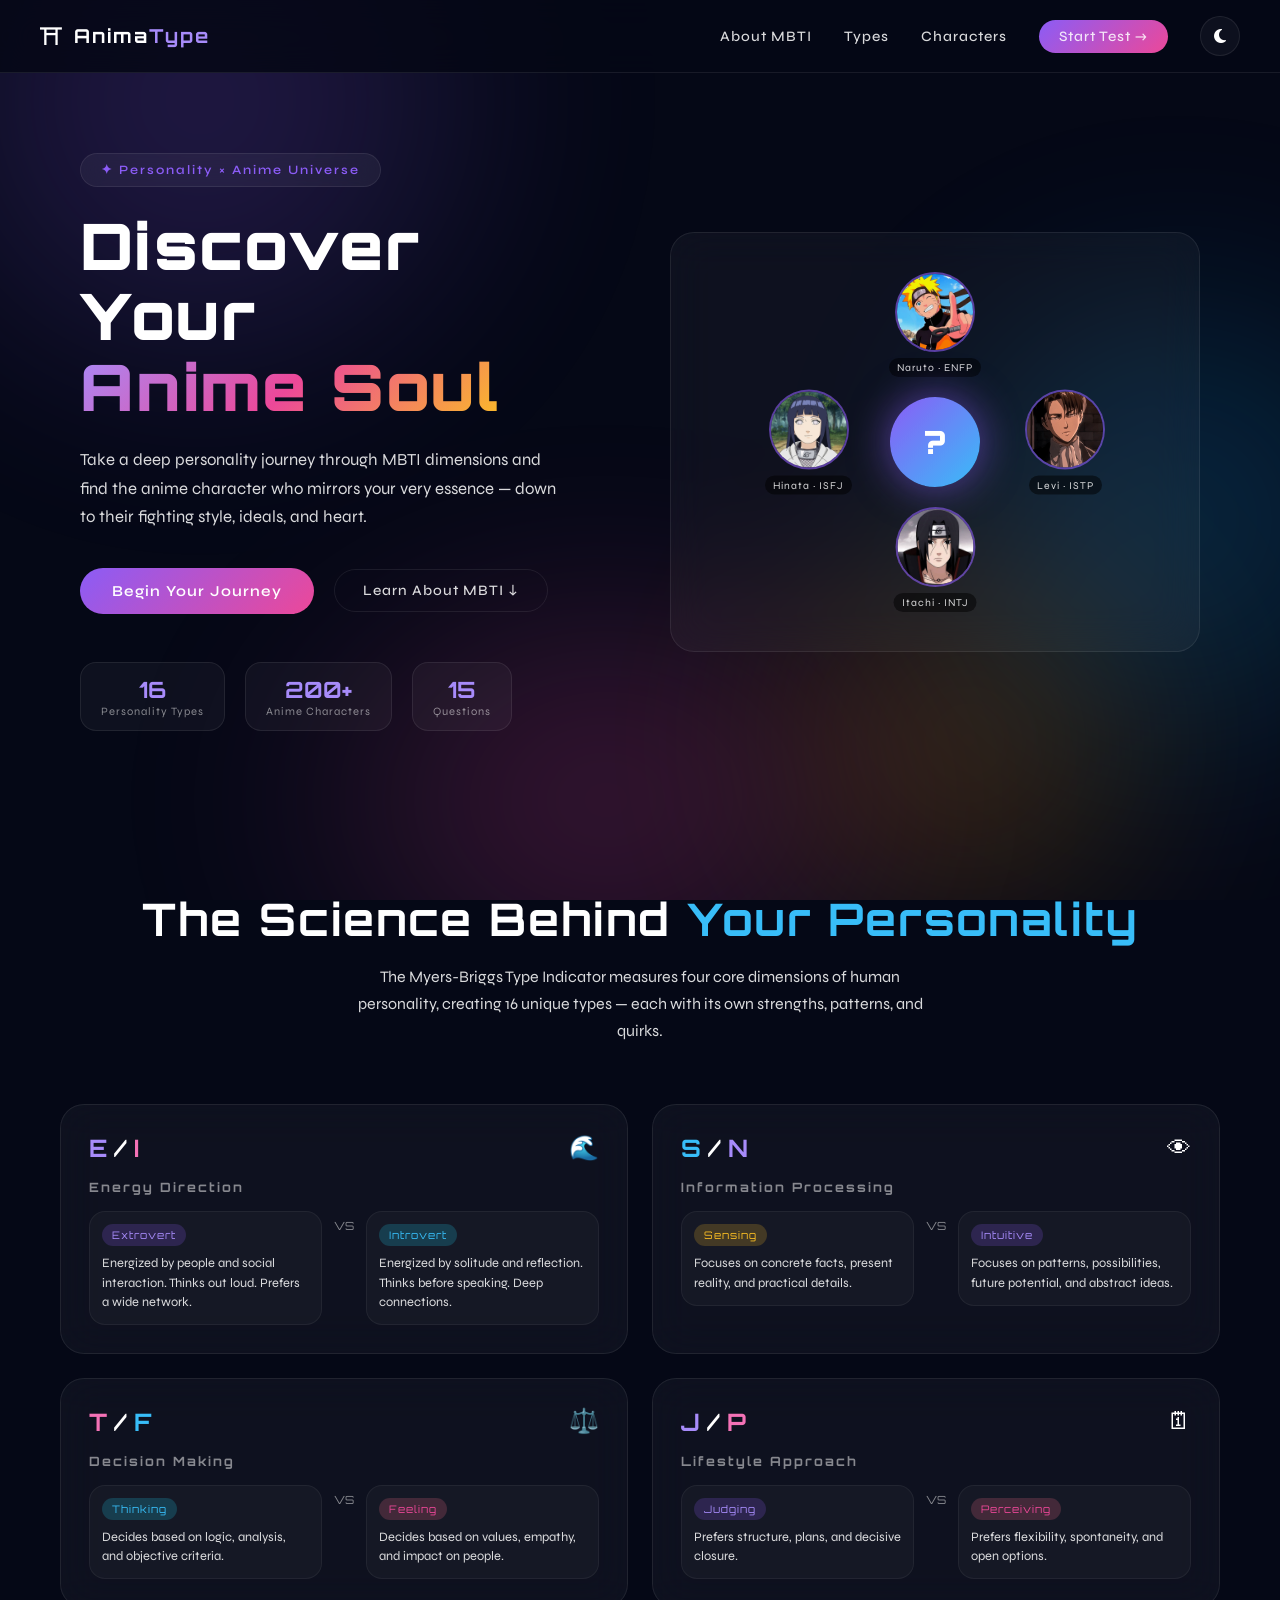
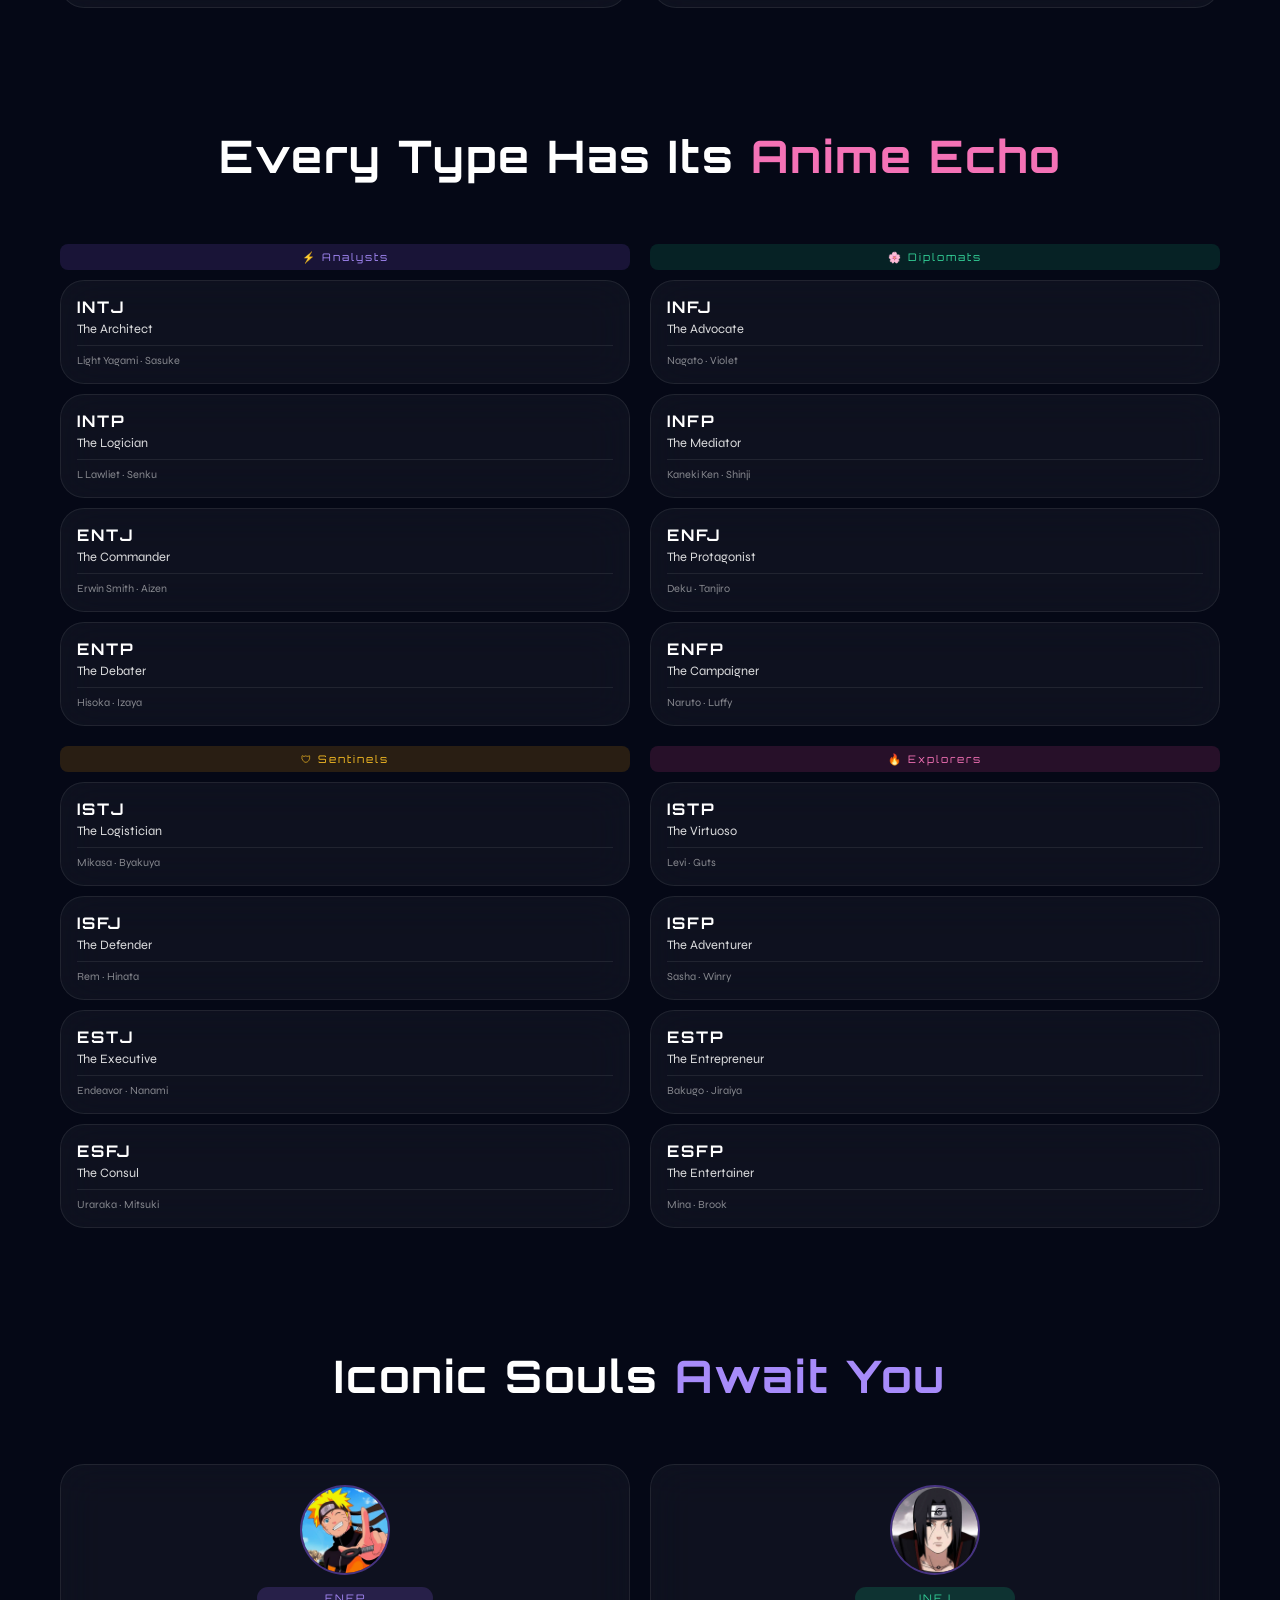
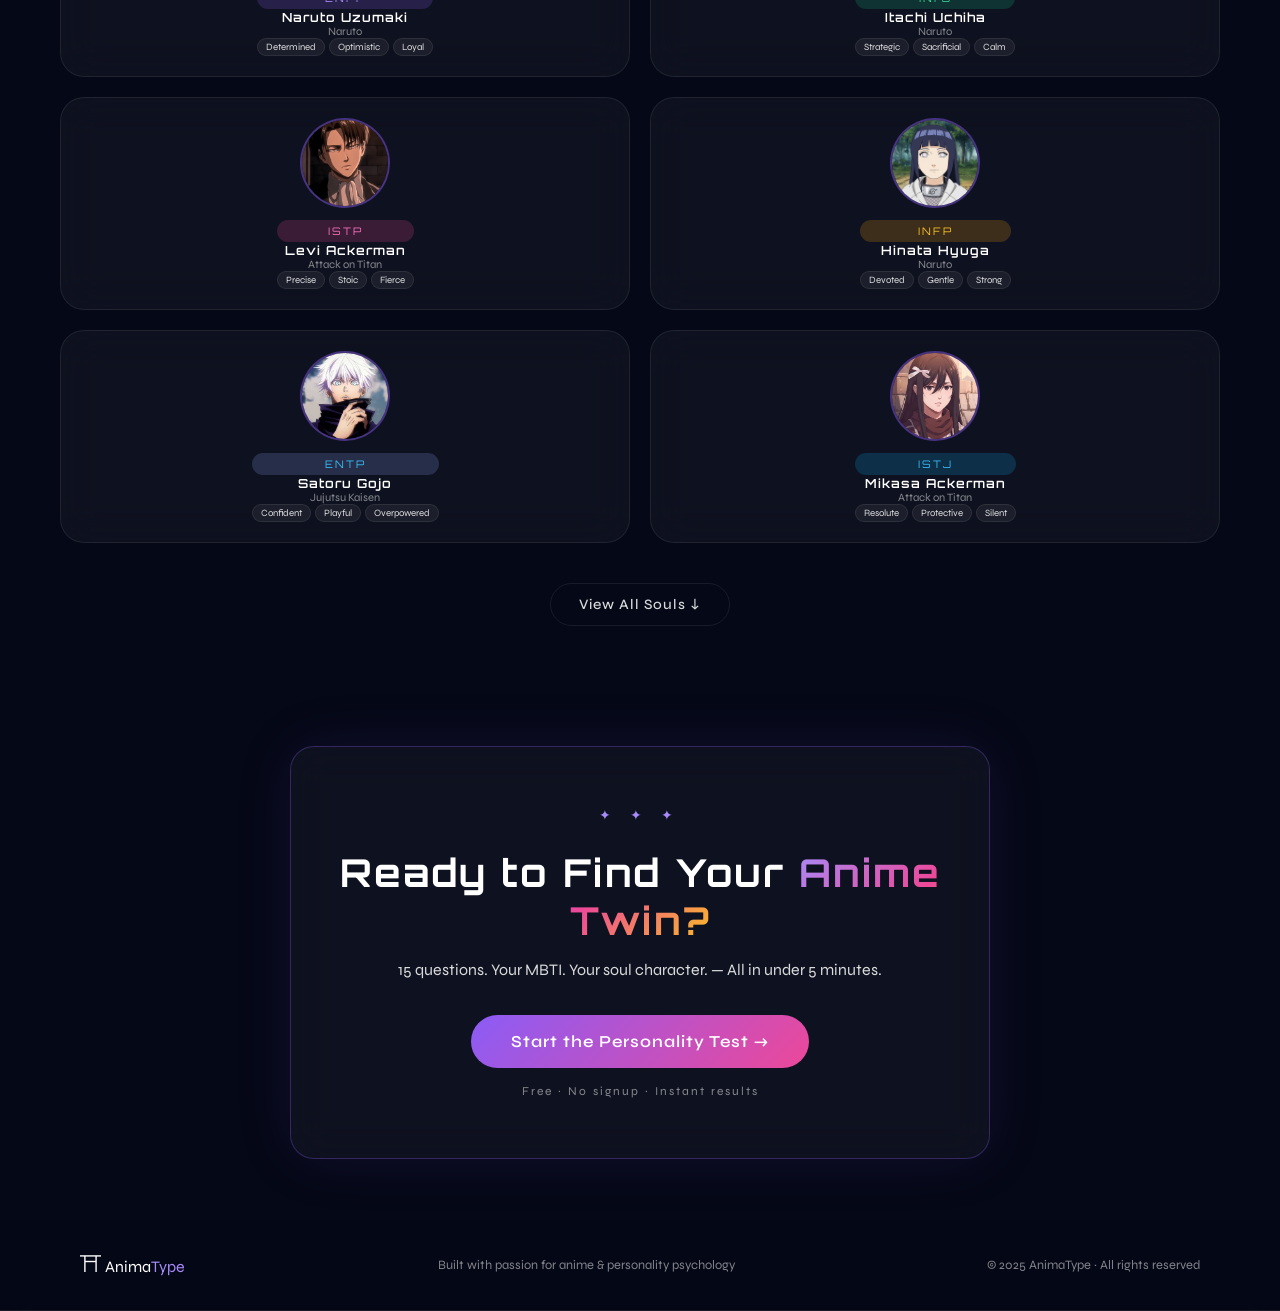
==== index.html @ 7f9c8c01 "Initial commit" ====
<!DOCTYPE html>
<html lang="en" data-theme="dark">

<head>
  <meta charset="UTF-8" />
  <meta name="viewport" content="width=device-width, initial-scale=1.0" />
  <title>AnimaType — Discover Your Anime Soul</title>
  <link rel="preconnect" href="https://fonts.googleapis.com" />
  <link rel="preconnect" href="https://fonts.gstatic.com" crossorigin />
  <link
    href="https://fonts.googleapis.com/css2?family=Great+Vibes&family=Orbitron:wght@400;600;700;900&family=Syne:wght@400;500;600;700&display=swap"
    rel="stylesheet" />
  <link rel="stylesheet" href="https://cdnjs.cloudflare.com/ajax/libs/font-awesome/6.4.0/css/all.min.css" />
  <link rel="stylesheet" href="style.css" />
</head>

<body class="landing-body">

  <!-- Aurora Background -->
  <div class="aurora-bg">
    <div class="aurora-blob blob-1"></div>
    <div class="aurora-blob blob-2"></div>
    <div class="aurora-blob blob-3"></div>
    <div class="aurora-blob blob-4"></div>
  </div>

  <!-- Navbar -->
  <nav class="navbar glass-panel">
    <div class="nav-logo">
      <span class="logo-icon">⛩</span>
      <span class="logo-text">Anima<span class="accent-violet">Type</span></span>
    </div>
    <div class="nav-links">
      <a href="#about">About MBTI</a>
      <a href="#types">Types</a>
      <a href="#characters">Characters</a>
      <a href="app.html" class="btn-nav-cta">Start Test →</a>
      <button class="theme-toggle" id="themeToggle" aria-label="Toggle theme" onclick="toggleTheme()"><i class="fas fa-moon"></i></button>
      <button class="mobile-close" id="mobileClose" aria-label="Close menu"><i class="fas fa-times"></i></button>
    </div>
    <div class="nav-right">
      <button class="nav-hamburger" id="hamburger" aria-label="Menu"><i class="fas fa-bars"></i></button>
    </div>
  </nav>

  <!-- Hero Section -->
  <section class="hero-section">
    <div class="hero-content">
      <div class="hero-badge glass-pill">✦ Personality × Anime Universe</div>
      <h1 class="hero-title">
        Discover Your<br />
        <span class="gradient-text">Anime Soul</span>
      </h1>
      <p class="hero-subtitle">
        Take a deep personality journey through MBTI dimensions and find the anime character who mirrors your very
        essence — down to their fighting style, ideals, and heart.
      </p>
      <div class="hero-cta-group">
        <a href="app.html" class="btn-primary glow-btn">Begin Your Journey</a>
        <a href="#about" class="btn-ghost">Learn About MBTI ↓</a>
      </div>
      <div class="hero-stats">
        <div class="stat-pill"><span class="stat-num">16</span><span class="stat-label">Personality Types</span></div>
        <div class="stat-pill"><span class="stat-num">200+</span><span class="stat-label">Anime Characters</span></div>
        <div class="stat-pill"><span class="stat-num">15</span><span class="stat-label">Questions</span></div>
      </div>
    </div>
    <div class="hero-illustration">
      <div class="hero-img-frame glass-card">
        <div class="hero-character-showcase">
          <div class="char-float char-1">
            <img src="images/naruto_uzumaki.jpg" alt="Naruto" />
            <div class="char-placeholder" style="display:none">🍥</div>
            <div class="char-label">Naruto · ENFP</div>
          </div>
          <div class="char-float char-2">
            <img src="images/levi_ackerman.jpg" alt="Levi" />
            <div class="char-placeholder" style="display:none">⚔️</div>
            <div class="char-label">Levi · ISTP</div>
          </div>
          <div class="char-float char-3">
            <img src="images/itachi_uchiha.jpg" alt="Itachi Uchiha" />
            <div class="char-placeholder" style="display:none">🔮</div>
            <div class="char-label">Itachi · INTJ</div>
          </div>
          <div class="char-float char-4">
            <img src="images/hinata_hyuga.jpg" alt="Hinata" />
            <div class="char-placeholder" style="display:none">🌸</div>
            <div class="char-label">Hinata · ISFJ</div>
          </div>
          <div class="center-orb">
            <span class="orb-text">?</span>
          </div>
        </div>
      </div>
    </div>
  </section>

  <!-- About MBTI Section -->
  <section class="about-section" id="about">
    <div class="section-header">
      <h2 class="section-title">The Science Behind <span class="accent-cyan">Your Personality</span></h2>
      <p class="section-desc">The Myers-Briggs Type Indicator measures four core dimensions of human personality,
        creating 16 unique types — each with its own strengths, patterns, and quirks.</p>
    </div>
    <div class="mbti-dimensions-grid">
      <div class="dimension-card glass-card">
        <div class="dim-header">
          <span class="dim-letters"><span class="accent-violet">E</span> / <span class="accent-rose">I</span></span>
          <div class="dim-icon">🌊</div>
        </div>
        <h3>Energy Direction</h3>
        <div class="dim-row">
          <div class="dim-type extrovert">
            <div class="dim-badge">Extrovert</div>
            <p>Energized by people and social interaction. Thinks out loud. Prefers a wide network.</p>
          </div>
          <div class="dim-vs">VS</div>
          <div class="dim-type introvert">
            <div class="dim-badge">Introvert</div>
            <p>Energized by solitude and reflection. Thinks before speaking. Deep connections.</p>
          </div>
        </div>
      </div>
      <div class="dimension-card glass-card">
        <div class="dim-header">
          <span class="dim-letters"><span class="accent-cyan">S</span> / <span class="accent-violet">N</span></span>
          <div class="dim-icon">👁</div>
        </div>
        <h3>Information Processing</h3>
        <div class="dim-row">
          <div class="dim-type sensor">
            <div class="dim-badge">Sensing</div>
            <p>Focuses on concrete facts, present reality, and practical details.</p>
          </div>
          <div class="dim-vs">VS</div>
          <div class="dim-type intuitive">
            <div class="dim-badge">Intuitive</div>
            <p>Focuses on patterns, possibilities, future potential, and abstract ideas.</p>
          </div>
        </div>
      </div>
      <div class="dimension-card glass-card">
        <div class="dim-header">
          <span class="dim-letters"><span class="accent-rose">T</span> / <span class="accent-cyan">F</span></span>
          <div class="dim-icon">⚖️</div>
        </div>
        <h3>Decision Making</h3>
        <div class="dim-row">
          <div class="dim-type thinker">
            <div class="dim-badge">Thinking</div>
            <p>Decides based on logic, analysis, and objective criteria.</p>
          </div>
          <div class="dim-vs">VS</div>
          <div class="dim-type feeler">
            <div class="dim-badge">Feeling</div>
            <p>Decides based on values, empathy, and impact on people.</p>
          </div>
        </div>
      </div>
      <div class="dimension-card glass-card">
        <div class="dim-header">
          <span class="dim-letters"><span class="accent-violet">J</span> / <span class="accent-rose">P</span></span>
          <div class="dim-icon">🗓</div>
        </div>
        <h3>Lifestyle Approach</h3>
        <div class="dim-row">
          <div class="dim-type judger">
            <div class="dim-badge">Judging</div>
            <p>Prefers structure, plans, and decisive closure.</p>
          </div>
          <div class="dim-vs">VS</div>
          <div class="dim-type perceiver">
            <div class="dim-badge">Perceiving</div>
            <p>Prefers flexibility, spontaneity, and open options.</p>
          </div>
        </div>
      </div>
    </div>
  </section>

  <!-- 16 Types Section -->
  <section class="types-section" id="types">
    <div class="section-header">
      <h2 class="section-title">Every Type Has Its <span class="accent-rose">Anime Echo</span></h2>
    </div>
    <div class="types-grid">
      <!-- Analysts -->
      <div class="type-group">
        <div class="group-label analysts">⚡ Analysts</div>
        <div class="type-card glass-card analysts-bg" onclick="highlightType(this)">
          <div class="type-code">INTJ</div>
          <div class="type-name">The Architect</div>
          <div class="type-anime">Light Yagami · Sasuke</div>
        </div>
        <div class="type-card glass-card analysts-bg" onclick="highlightType(this)">
          <div class="type-code">INTP</div>
          <div class="type-name">The Logician</div>
          <div class="type-anime">L Lawliet · Senku</div>
        </div>
        <div class="type-card glass-card analysts-bg" onclick="highlightType(this)">
          <div class="type-code">ENTJ</div>
          <div class="type-name">The Commander</div>
          <div class="type-anime">Erwin Smith · Aizen</div>
        </div>
        <div class="type-card glass-card analysts-bg" onclick="highlightType(this)">
          <div class="type-code">ENTP</div>
          <div class="type-name">The Debater</div>
          <div class="type-anime">Hisoka · Izaya</div>
        </div>
      </div>
      <!-- Diplomats -->
      <div class="type-group">
        <div class="group-label diplomats">🌸 Diplomats</div>
        <div class="type-card glass-card diplomats-bg" onclick="highlightType(this)">
          <div class="type-code">INFJ</div>
          <div class="type-name">The Advocate</div>
          <div class="type-anime">Nagato · Violet</div>
        </div>
        <div class="type-card glass-card diplomats-bg" onclick="highlightType(this)">
          <div class="type-code">INFP</div>
          <div class="type-name">The Mediator</div>
          <div class="type-anime">Kaneki Ken · Shinji</div>
        </div>
        <div class="type-card glass-card diplomats-bg" onclick="highlightType(this)">
          <div class="type-code">ENFJ</div>
          <div class="type-name">The Protagonist</div>
          <div class="type-anime">Deku · Tanjiro</div>
        </div>
        <div class="type-card glass-card diplomats-bg" onclick="highlightType(this)">
          <div class="type-code">ENFP</div>
          <div class="type-name">The Campaigner</div>
          <div class="type-anime">Naruto · Luffy</div>
        </div>
      </div>
      <!-- Sentinels -->
      <div class="type-group">
        <div class="group-label sentinels">🛡 Sentinels</div>
        <div class="type-card glass-card sentinels-bg" onclick="highlightType(this)">
          <div class="type-code">ISTJ</div>
          <div class="type-name">The Logistician</div>
          <div class="type-anime">Mikasa · Byakuya</div>
        </div>
        <div class="type-card glass-card sentinels-bg" onclick="highlightType(this)">
          <div class="type-code">ISFJ</div>
          <div class="type-name">The Defender</div>
          <div class="type-anime">Rem · Hinata</div>
        </div>
        <div class="type-card glass-card sentinels-bg" onclick="highlightType(this)">
          <div class="type-code">ESTJ</div>
          <div class="type-name">The Executive</div>
          <div class="type-anime">Endeavor · Nanami</div>
        </div>
        <div class="type-card glass-card sentinels-bg" onclick="highlightType(this)">
          <div class="type-code">ESFJ</div>
          <div class="type-name">The Consul</div>
          <div class="type-anime">Uraraka · Mitsuki</div>
        </div>
      </div>
      <!-- Explorers -->
      <div class="type-group">
        <div class="group-label explorers">🔥 Explorers</div>
        <div class="type-card glass-card explorers-bg" onclick="highlightType(this)">
          <div class="type-code">ISTP</div>
          <div class="type-name">The Virtuoso</div>
          <div class="type-anime">Levi · Guts</div>
        </div>
        <div class="type-card glass-card explorers-bg" onclick="highlightType(this)">
          <div class="type-code">ISFP</div>
          <div class="type-name">The Adventurer</div>
          <div class="type-anime">Sasha · Winry</div>
        </div>
        <div class="type-card glass-card explorers-bg" onclick="highlightType(this)">
          <div class="type-code">ESTP</div>
          <div class="type-name">The Entrepreneur</div>
          <div class="type-anime">Bakugo · Jiraiya</div>
        </div>
        <div class="type-card glass-card explorers-bg" onclick="highlightType(this)">
          <div class="type-code">ESFP</div>
          <div class="type-name">The Entertainer</div>
          <div class="type-anime">Mina · Brook</div>
        </div>
      </div>
    </div>
  </section>

  <!-- Characters Showcase -->
  <section class="characters-section" id="characters">
    <div class="section-header">
      <h2 class="section-title">Iconic Souls <span class="accent-violet">Await You</span></h2>
    </div>
    <div class="characters-scroll" id="charScrollList">
      <!-- 1 -->
      <div class="char-showcase-card glass-card">
        <div class="char-img-wrap">
          <img src="images/naruto_uzumaki.jpg" alt="Naruto Uzumaki" />
        </div>
        <div class="char-info">
          <div class="char-type-badge enfp">ENFP</div>
          <div class="char-show-name">Naruto Uzumaki</div>
          <div class="char-series">Naruto</div>
          <div class="char-traits-mini">
            <span>Determined</span><span>Optimistic</span><span>Loyal</span>
          </div>
        </div>
      </div>
      <!-- 2 -->
      <div class="char-showcase-card glass-card">
        <div class="char-img-wrap">
          <img src="images/itachi_uchiha.jpg" alt="Itachi Uchiha" />
        </div>
        <div class="char-info">
          <div class="char-type-badge infj">INFJ</div>
          <div class="char-show-name">Itachi Uchiha</div>
          <div class="char-series">Naruto</div>
          <div class="char-traits-mini">
            <span>Strategic</span><span>Sacrificial</span><span>Calm</span>
          </div>
        </div>
      </div>
      <!-- 3 -->
      <div class="char-showcase-card glass-card">
        <div class="char-img-wrap">
          <img src="images/levi_ackerman.jpg" alt="Levi Ackerman" />
        </div>
        <div class="char-info">
          <div class="char-type-badge istp">ISTP</div>
          <div class="char-show-name">Levi Ackerman</div>
          <div class="char-series">Attack on Titan</div>
          <div class="char-traits-mini">
            <span>Precise</span><span>Stoic</span><span>Fierce</span>
          </div>
        </div>
      </div>
      <!-- 4 -->
      <div class="char-showcase-card glass-card">
        <div class="char-img-wrap">
          <img src="images/hinata_hyuga.jpg" alt="Hinata Hyuga" />
        </div>
        <div class="char-info">
          <div class="char-type-badge infp">INFP</div>
          <div class="char-show-name">Hinata Hyuga</div>
          <div class="char-series">Naruto</div>
          <div class="char-traits-mini">
            <span>Devoted</span><span>Gentle</span><span>Strong</span>
          </div>
        </div>
      </div>
      <!-- 5 -->
      <div class="char-showcase-card glass-card">
        <div class="char-img-wrap">
          <img src="images/satoru_gojo.jpg" alt="Satoru Gojo" />
        </div>
        <div class="char-info">
          <div class="char-type-badge entp">ENTP</div>
          <div class="char-show-name">Satoru Gojo</div>
          <div class="char-series">Jujutsu Kaisen</div>
          <div class="char-traits-mini">
            <span>Confident</span><span>Playful</span><span>Overpowered</span>
          </div>
        </div>
      </div>
      <!-- 6 -->
      <div class="char-showcase-card glass-card">
        <div class="char-img-wrap">
          <img src="images/mikasa_ackerman.jpg" alt="Mikasa Ackerman" />
        </div>
        <div class="char-info">
          <div class="char-type-badge istj">ISTJ</div>
          <div class="char-show-name">Mikasa Ackerman</div>
          <div class="char-series">Attack on Titan</div>
          <div class="char-traits-mini">
            <span>Resolute</span><span>Protective</span><span>Silent</span>
          </div>
        </div>
      </div>

      <!-- MORE ITEMS (Hidden by default via JS or CSS class) -->
      <!-- 7 -->
      <div class="char-showcase-card glass-card char-hidden" style="display:none">
        <div class="char-img-wrap">
          <img src="images/kakashi_hatake.jpg" alt="Kakashi Hatake" />
        </div>
        <div class="char-info">
          <div class="char-type-badge intp">INTP</div>
          <div class="char-show-name">Kakashi Hatake</div>
          <div class="char-series">Naruto</div>
          <div class="char-traits-mini">
            <span>Analytical</span><span>Independent</span><span>Reserved</span>
          </div>
        </div>
      </div>
      <!-- 8 -->
      <div class="char-showcase-card glass-card char-hidden" style="display:none">
        <div class="char-img-wrap">
          <img src="images/sasuke_uchiha.jpg" alt="Sasuke Uchiha" />
        </div>
        <div class="char-info">
          <div class="char-type-badge intj">INTJ</div>
          <div class="char-show-name">Sasuke Uchiha</div>
          <div class="char-series">Naruto</div>
          <div class="char-traits-mini">
            <span>Driven</span><span>Intense</span><span>Independent</span>
          </div>
        </div>
      </div>
      <!-- 9 -->
      <div class="char-showcase-card glass-card char-hidden" style="display:none">
        <div class="char-img-wrap">
          <img src="images/tanjiro_kamado.jpg" alt="Tanjiro Kamado" />
        </div>
        <div class="char-info">
          <div class="char-type-badge enfj">ENFJ</div>
          <div class="char-show-name">Tanjiro Kamado</div>
          <div class="char-series">Demon Slayer</div>
          <div class="char-traits-mini">
            <span>Empathetic</span><span>Determined</span><span>Kind</span>
          </div>
        </div>
      </div>
      <!-- 10 -->
      <div class="char-showcase-card glass-card char-hidden" style="display:none">
        <div class="char-img-wrap">
          <img src="images/eren_yeager.jpg" alt="Eren Yeager" />
        </div>
        <div class="char-info">
          <div class="char-type-badge isfp">ISFP</div>
          <div class="char-show-name">Eren Yeager</div>
          <div class="char-series">Attack on Titan</div>
          <div class="char-traits-mini">
            <span>Passionate</span><span>Rebellious</span><span>Intense</span>
          </div>
        </div>
      </div>
      <!-- 11 -->
      <div class="char-showcase-card glass-card char-hidden" style="display:none">
        <div class="char-img-wrap">
          <img src="images/rock_lee.jpg" alt="Rock Lee" />
        </div>
        <div class="char-info">
          <div class="char-type-badge esfj">ESFJ</div>
          <div class="char-show-name">Rock Lee</div>
          <div class="char-series">Naruto</div>
          <div class="char-traits-mini">
            <span>Hardworking</span><span>Enthusiastic</span><span>Loyal</span>
          </div>
        </div>
      </div>
      <!-- 12 -->
      <div class="char-showcase-card glass-card char-hidden" style="display:none">
        <div class="char-img-wrap">
          <img src="images/erwin_smith.jpg" alt="Erwin Smith" />
        </div>
        <div class="char-info">
          <div class="char-type-badge entj">ENTJ</div>
          <div class="char-show-name">Erwin Smith</div>
          <div class="char-series">Attack on Titan</div>
          <div class="char-traits-mini">
            <span>Commanding</span><span>Visionary</span><span>Ruthless</span>
          </div>
        </div>
      </div>

    </div>
    
    <div style="text-align: center; margin-top: 40px;">
      <button class="btn-ghost" id="viewAllCharsBtn" onclick="toggleCharacters()">View All Souls ↓</button>
    </div>
  </section>

  <!-- CTA Section -->
  <section class="cta-section">
    <div class="cta-card glass-card">
      <div class="cta-decoration">✦ ✦ ✦</div>
      <h2 class="cta-title">Ready to Find Your <span class="gradient-text">Anime Twin?</span></h2>
      <p class="cta-desc">15 questions. Your MBTI. Your soul character. — All in under 5 minutes.</p>
      <a href="app.html" class="btn-primary glow-btn cta-big-btn">Start the Personality Test →</a>
      <div class="cta-note">Free · No signup · Instant results</div>
    </div>
  </section>

  <!-- Footer -->
  <footer class="footer glass-panel">
    <div class="footer-inner">
      <div class="footer-logo">
        <span class="logo-icon">⛩</span>
        <span class="logo-text">Anima<span class="accent-violet">Type</span></span>
      </div>
      <div class="footer-note">Built with passion for anime & personality psychology</div>
      <div class="footer-copy">© 2025 AnimaType · All rights reserved</div>
    </div>
  </footer>

  <script src="landing.js"></script>
</body>

</html>
---- style.css ----
/* =============================================
   AnimaType — Dark Anime Glassmorphism CSS
   ============================================= */

@import url('https://fonts.googleapis.com/css2?family=Orbitron:wght@400;600;700;900&family=Syne:wght@400;500;600;700&display=swap');

/* === CSS VARIABLES — DARK THEME (DEFAULT) === */
:root,
[data-theme="dark"] {
  /* Backgrounds */
  --bg-deep:  #050816;
  --bg-mid:   #0a0f2e;
  --bg-card:  rgba(255,255,255,0.04);
  --bg-glass: rgba(255,255,255,0.03);
  --bg-sticky: rgba(5,8,22,0.85);

  /* Multi-colour palette */
  --violet:         #8b5cf6;
  --violet-bright:  #a78bfa;
  --magenta:        #ec4899;
  --magenta-bright: #f472b6;
  --amber:          #f59e0b;
  --amber-bright:   #fbbf24;
  --emerald:        #10b981;
  --emerald-bright: #34d399;
  --coral:          #f97316;
  --coral-bright:   #fb923c;
  --sky:            #0ea5e9;
  --sky-bright:     #38bdf8;

  /* Semantic aliases (kept for backward compat) */
  --cyan:  var(--sky-bright);
  --rose:  var(--magenta);
  --gold:  var(--amber-bright);

  /* Glass / borders */
  --glass-bg:     rgba(255,255,255,0.04);
  --glass-border: rgba(255,255,255,0.08);
  --glass-hover:  rgba(255,255,255,0.08);

  /* Text */
  --text-primary:   #ffffff;
  --text-secondary: rgba(255,255,255,0.85);
  --text-muted:     rgba(255,255,255,0.5);

  /* Aurora blob colours */
  --blob1: #8b5cf6;
  --blob2: #0ea5e9;
  --blob3: #ec4899;
  --blob4: #f59e0b;

  /* Fonts & layout */
  --font-display: 'Orbitron', sans-serif;
  --font-body:    'Syne', sans-serif;
  --radius:    16px;
  --radius-lg: 24px;
  --transition: 0.3s cubic-bezier(0.4,0,0.2,1);

  /* Slider gradient */
  --slider-grad: #8b5cf6 0%, #0ea5e9;
}

/* === LIGHT THEME === */
[data-theme="light"] {
  --bg-deep:  #f0f2ff;
  --bg-mid:   #e8eeff;
  --bg-card:  rgba(255,255,255,0.85);
  --bg-glass: rgba(255,255,255,0.7);
  --bg-sticky: rgba(240,242,255,0.92);

  --violet:         #7c3aed;
  --violet-bright:  #7c3aed;
  --magenta:        #db2777;
  --magenta-bright: #db2777;
  --amber:          #d97706;
  --amber-bright:   #d97706;
  --emerald:        #059669;
  --emerald-bright: #059669;
  --coral:          #ea580c;
  --coral-bright:   #ea580c;
  --sky:            #0284c7;
  --sky-bright:     #0284c7;

  --cyan:  var(--sky);
  --rose:  var(--magenta);
  --gold:  var(--amber);

  --glass-bg:     rgba(255,255,255,0.72);
  --glass-border: rgba(124,58,237,0.18);
  --glass-hover:  rgba(124,58,237,0.12);

  --text-primary:   #0a0520;
  --text-secondary: rgba(10,5,32,0.78);
  --text-muted:     rgba(10,5,32,0.5);

  --blob1: rgba(139,92,246,0.18);
  --blob2: rgba(14,165,233,0.14);
  --blob3: rgba(236,72,153,0.14);
  --blob4: rgba(245,158,11,0.14);

  --slider-grad: #7c3aed 0%, #0284c7;
}

/* Light theme specific overrides */
[data-theme="light"] .glass-card {
  background: rgba(255,255,255,0.8);
  border: 1px solid rgba(124,58,237,0.15);
  box-shadow: 0 4px 24px rgba(124,58,237,0.07);
}
[data-theme="light"] .glass-panel {
  background: rgba(240,242,255,0.92);
  border-bottom: 1px solid rgba(124,58,237,0.12);
}
[data-theme="light"] .form-input,
[data-theme="light"] .form-select,
[data-theme="light"] .form-textarea {
  background: rgba(255,255,255,0.9);
  border: 1px solid rgba(124,58,237,0.2);
  color: #0a0520;
}
[data-theme="light"] .form-input:focus,
[data-theme="light"] .form-select:focus,
[data-theme="light"] .form-textarea:focus {
  border-color: var(--violet);
  box-shadow: 0 0 0 3px rgba(124,58,237,0.12);
}
[data-theme="light"] .gender-btn,
[data-theme="light"] .hobby-tag {
  background: rgba(255,255,255,0.9);
  border: 1px solid rgba(124,58,237,0.2);
  color: rgba(10,5,32,0.75);
}
[data-theme="light"] .question-card {
  background: rgba(255,255,255,0.8);
  border: 1px solid rgba(124,58,237,0.14);
}
[data-theme="light"] .result-card {
  background: rgba(255,255,255,0.9);
  border: 1px solid rgba(124,58,237,0.18);
  box-shadow: 0 8px 40px rgba(124,58,237,0.1);
}
[data-theme="light"] .match-bar-track {
  background: rgba(124,58,237,0.1);
}
[data-theme="light"] .trait-tag {
  background: rgba(124,58,237,0.08);
  border: 1px solid rgba(124,58,237,0.2);
  color: var(--violet);
}
[data-theme="light"] .progress-bar-wrap {
  background: rgba(240,242,255,0.95);
}
[data-theme="light"] .stat-pill {
  background: rgba(255,255,255,0.85);
  border: 1px solid rgba(124,58,237,0.15);
}
[data-theme="light"] .char-label {
  background: rgba(255,255,255,0.75);
  color: #0a0520;
}
[data-theme="light"] .char-traits-mini span {
  background: rgba(124,58,237,0.08);
  border: 1px solid rgba(124,58,237,0.15);
  color: var(--violet);
}
[data-theme="light"] .nav-links.open {
  background: rgba(240,242,255,0.98);
}
[data-theme="light"] .nav-links.open a {
  color: var(--text-primary);
}
[data-theme="light"] .nav-links.open .mobile-close {
  color: var(--text-primary);
}
[data-theme="light"] .result-mbti-badge {
  background: linear-gradient(135deg, rgba(124,58,237,0.15), rgba(219,39,119,0.1));
  border-color: var(--violet);
  color: var(--violet);
}
[data-theme="light"] .result-user-name { color: rgba(10,5,32,0.7); }
[data-theme="light"] .match-label-text { color: rgba(10,5,32,0.5); }
[data-theme="light"] .dim-type {
  background: rgba(124,58,237,0.05);
  border: 1px solid rgba(124,58,237,0.12);
}

/* === GLOBAL THEME TRANSITION === */
*, *::before, *::after {
  transition: background-color 0.35s ease, border-color 0.35s ease, color 0.2s ease, box-shadow 0.35s ease;
}


/* === RESET & BASE === */
*, *::before, *::after { box-sizing: border-box; margin: 0; padding: 0; }

html { scroll-behavior: smooth; }

body {
  font-family: var(--font-body);
  background: var(--bg-deep);
  color: var(--text-primary);
  min-height: 100vh;
  overflow-x: hidden;
  position: relative;
}

a { text-decoration: none; color: inherit; }
button { font-family: var(--font-body); cursor: pointer; border: none; outline: none; }
input, textarea, select { font-family: var(--font-body); }

/* === AURORA BACKGROUND === */
.aurora-bg {
  position: fixed;
  inset: 0;
  z-index: 0;
  overflow: hidden;
  pointer-events: none;
}

.aurora-blob {
  position: absolute;
  border-radius: 50%;
  filter: blur(100px);
  opacity: 0.25;
  animation: auroraFloat 12s ease-in-out infinite alternate;
}

.blob-1 {
  width: 600px; height: 600px;
  background: radial-gradient(circle, var(--blob1), transparent);
  top: -200px; left: -100px;
  animation-delay: 0s;
}
.blob-2 {
  width: 500px; height: 500px;
  background: radial-gradient(circle, var(--blob2), transparent);
  top: 30%; right: -150px;
  animation-delay: -4s;
}
.blob-3 {
  width: 700px; height: 400px;
  background: radial-gradient(circle, var(--blob3), transparent);
  bottom: -100px; left: 20%;
  animation-delay: -8s;
}
.blob-4 {
  width: 400px; height: 400px;
  background: radial-gradient(circle, var(--blob4), transparent);
  top: 60%; left: 60%;
  animation-delay: -2s;
}

@keyframes auroraFloat {
  0% { transform: translate(0, 0) scale(1); }
  33% { transform: translate(30px, -40px) scale(1.05); }
  66% { transform: translate(-20px, 20px) scale(0.97); }
  100% { transform: translate(20px, 30px) scale(1.03); }
}

/* === GLASS PANEL / CARD === */
.glass-panel {
  background: var(--bg-sticky);
  backdrop-filter: blur(16px);
  -webkit-backdrop-filter: blur(16px);
  border-bottom: 1px solid var(--glass-border);
}

.glass-card {
  background: var(--glass-bg);
  backdrop-filter: blur(20px);
  -webkit-backdrop-filter: blur(20px);
  border: 1px solid var(--glass-border);
  border-radius: var(--radius-lg);
  transition: border-color var(--transition), box-shadow var(--transition);
}

.glass-card:hover {
  border-color: rgba(139,92,246,0.35);
  box-shadow: 0 0 30px rgba(139,92,246,0.12);
}

/* === NAVBAR === */
.navbar {
  position: sticky;
  top: 0;
  z-index: 100;
  display: flex;
  align-items: center;
  justify-content: space-between;
  padding: 16px 40px;
}

.nav-logo {
  display: flex;
  align-items: center;
  gap: 10px;
  font-family: var(--font-display);
  font-size: 1.2rem;
  font-weight: 700;
  letter-spacing: 2px;
  color: var(--text-primary);
}

.logo-icon { font-size: 1.4rem; }

.nav-right {
  display: none;
}

.nav-links {
  display: flex;
  align-items: center;
  gap: 32px;
}

/* === THEME TOGGLE BUTTON === */
.theme-toggle {
  width: 40px;
  height: 40px;
  border-radius: 50%;
  background: var(--glass-bg);
  border: 1px solid var(--glass-border);
  font-size: 1.1rem;
  display: flex;
  align-items: center;
  justify-content: center;
  cursor: pointer;
  color: var(--text-primary);
  transition: all var(--transition);
  flex-shrink: 0;
}
.theme-toggle:hover {
  background: rgba(139,92,246,0.18);
  border-color: var(--violet);
  transform: rotate(20deg) scale(1.1);
  box-shadow: 0 0 16px rgba(139,92,246,0.35);
}

.nav-links a {
  color: var(--text-secondary);
  font-size: 0.9rem;
  font-weight: 500;
  letter-spacing: 1px;
  transition: color var(--transition);
}
.nav-links a:hover { color: var(--text-primary); }

.btn-nav-cta {
  background: linear-gradient(135deg, var(--violet), var(--magenta));
  color: #fff;
  padding: 8px 20px;
  border-radius: 50px;
  font-size: 0.85rem;
  font-weight: 600;
  letter-spacing: 1px;
  transition: transform var(--transition), box-shadow var(--transition);
}
.btn-nav-cta:hover {
  transform: translateY(-2px);
  box-shadow: 0 8px 20px rgba(236,72,153,0.4);
}

.nav-hamburger {
  display: none;
  background: none;
  border: none;
  color: var(--text-primary);
  font-size: 1.4rem;
  cursor: pointer;
  padding: 8px;
}

.mobile-close {
  display: none;
}

.theme-toggle {
  width: 40px;
  height: 40px;
  border-radius: 50%;
  background: var(--glass-bg);
  border: 1px solid var(--glass-border);
  font-size: 1.1rem;
  display: flex;
  align-items: center;
  justify-content: center;
  cursor: pointer;
  color: var(--text-primary);
  transition: all var(--transition);
  flex-shrink: 0;
}
.theme-toggle i { font-size: 1rem; }

.mobile-close {
  display: none;
}

.nav-step-label {
  font-family: var(--font-display);
  font-size: 0.75rem;
  color: var(--violet-bright);
  letter-spacing: 2px;
}

/* === ACCENT COLORS === */
.accent-violet  { color: var(--violet-bright); }
.accent-cyan    { color: var(--sky-bright); }
.accent-rose    { color: var(--magenta-bright); }
.accent-amber   { color: var(--amber-bright); }
.accent-emerald { color: var(--emerald-bright); }
.accent-coral   { color: var(--coral-bright); }
.gradient-text {
  background: linear-gradient(135deg, var(--violet-bright), var(--magenta), var(--amber-bright));
  -webkit-background-clip: text;
  -webkit-text-fill-color: transparent;
  background-clip: text;
}

/* === BUTTONS === */
.btn-primary {
  display: inline-flex;
  align-items: center;
  justify-content: center;
  gap: 8px;
  background: linear-gradient(135deg, var(--violet) 0%, var(--magenta) 100%);
  color: #fff;
  padding: 14px 32px;
  border-radius: 50px;
  font-family: var(--font-body);
  font-size: 0.95rem;
  font-weight: 600;
  letter-spacing: 1px;
  transition: all var(--transition);
  position: relative;
  overflow: hidden;
  border: none;
}

.glow-btn::before {
  content: '';
  position: absolute;
  inset: 0;
  background: linear-gradient(135deg, var(--violet-bright), var(--magenta-bright), var(--amber-bright));
  opacity: 0;
  transition: opacity var(--transition);
  border-radius: inherit;
}
.glow-btn:hover::before { opacity: 1; }
.glow-btn:hover {
  transform: translateY(-2px);
  box-shadow: 0 12px 30px rgba(139,92,246,0.45);
  color: #fff !important;
}
.glow-btn > * { position: relative; z-index: 1; }
.glow-btn span, .glow-btn > .btn-loader { position: relative; z-index: 1; }
/* Ensure button text always stays white on hover, no colour bleed */
.btn-primary { color: #fff !important; }

.btn-ghost {
  background: transparent;
  border: 1px solid var(--glass-border);
  color: var(--text-secondary);
  padding: 12px 28px;
  border-radius: 50px;
  font-size: 0.9rem;
  font-weight: 500;
  letter-spacing: 1px;
  transition: all var(--transition);
}
.btn-ghost:hover {
  border-color: var(--violet);
  color: var(--violet-bright);
  background: rgba(139,92,246,0.08);
}

.full-btn { width: 100%; margin-top: 8px; }

/* =============================================
   LANDING PAGE
   ============================================= */

.landing-body > *:not(.aurora-bg) { position: relative; z-index: 1; }

/* Hero */
.hero-section {
  display: grid;
  grid-template-columns: 1fr 1fr;
  gap: 60px;
  align-items: center;
  max-width: 1200px;
  margin: 0 auto;
  padding: 80px 40px 100px;
}

.hero-badge {
  display: inline-flex;
  align-items: center;
  gap: 8px;
  padding: 8px 20px;
  border-radius: 50px;
  font-size: 0.8rem;
  letter-spacing: 2px;
  font-weight: 600;
  color: var(--violet);
  border: 1px solid rgba(139,92,246,0.3);
  background: var(--bg-card);
  margin-bottom: 24px;
}

.hero-title {
  font-family: var(--font-display);
  font-size: clamp(2.4rem, 5vw, 4rem);
  font-weight: 900;
  line-height: 1.1;
  letter-spacing: 2px;
  margin-bottom: 24px;
}

.hero-subtitle {
  color: var(--text-secondary);
  font-size: 1.05rem;
  line-height: 1.7;
  max-width: 480px;
  margin-bottom: 36px;
}

.hero-cta-group {
  display: flex;
  align-items: center;
  gap: 20px;
  margin-bottom: 48px;
  flex-wrap: wrap;
}

.hero-stats {
  display: flex;
  gap: 20px;
  flex-wrap: wrap;
}

.stat-pill {
  display: flex;
  flex-direction: column;
  align-items: center;
  padding: 12px 20px;
  border-radius: var(--radius);
  background: var(--bg-card);
  border: 1px solid var(--glass-border);
}

.stat-num {
  font-family: var(--font-display);
  font-size: 1.4rem;
  font-weight: 700;
  color: var(--violet-bright);
}

.stat-label {
  font-size: 0.7rem;
  color: var(--text-muted);
  letter-spacing: 1px;
  margin-top: 2px;
}

/* Hero Illustration */
.hero-illustration { position: relative; }

.hero-img-frame {
  padding: 32px;
  position: relative;
  min-height: 420px;
  display: flex;
  align-items: center;
  justify-content: center;
}

.hero-character-showcase {
  position: relative;
  width: 340px;
  height: 340px;
}

.char-float {
  position: absolute;
  display: flex;
  flex-direction: column;
  align-items: center;
  gap: 6px;
  animation: charFloat 4s ease-in-out infinite alternate;
}

.char-float img, .char-placeholder {
  width: 80px;
  height: 80px;
  border-radius: 50%;
  object-fit: cover;
  border: 2px solid rgba(139,92,246,0.5);
  background: rgba(139,92,246,0.2);
  display: flex;
  align-items: center;
  justify-content: center;
  font-size: 2rem;
}

.char-label {
  font-size: 0.65rem;
  color: var(--text-secondary);
  letter-spacing: 1px;
  text-align: center;
  background: rgba(0,0,0,0.5);
  padding: 3px 8px;
  border-radius: 20px;
}

.char-1 { top: 0; left: 50%; transform: translateX(-50%); animation-delay: 0s; }
.char-2 { right: 0; top: 50%; transform: translateY(-50%); animation-delay: -1s; }
.char-3 { bottom: 0; left: 50%; transform: translateX(-50%); animation-delay: -2s; }
.char-4 { left: 0; top: 50%; transform: translateY(-50%); animation-delay: -3s; }

@keyframes charFloat {
  0% { transform: translateX(-50%) translateY(0); }
  100% { transform: translateX(-50%) translateY(-12px); }
}
.char-2 { animation: charFloat2 4s ease-in-out infinite alternate; }
.char-4 { animation: charFloat4 4s ease-in-out infinite alternate; }
@keyframes charFloat2 {
  0% { transform: translateY(-50%); }
  100% { transform: translateY(calc(-50% - 12px)); }
}
@keyframes charFloat4 {
  0% { transform: translateY(-50%); }
  100% { transform: translateY(calc(-50% + 12px)); }
}

.center-orb {
  position: absolute;
  top: 50%; left: 50%;
  transform: translate(-50%, -50%);
  width: 90px; height: 90px;
  border-radius: 50%;
  background: linear-gradient(135deg, var(--violet), var(--cyan));
  display: flex; align-items: center; justify-content: center;
  font-family: var(--font-display);
  font-size: 2rem;
  font-weight: 900;
  color: #fff;
  box-shadow: 0 0 40px rgba(139,92,246,0.6);
  animation: orbPulse 2s ease-in-out infinite;
}

@keyframes orbPulse {
  0%, 100% { box-shadow: 0 0 40px rgba(139,92,246,0.6); }
  50% { box-shadow: 0 0 60px rgba(139,92,246,0.9), 0 0 100px rgba(34,211,238,0.3); }
}

/* About Section */
.about-section, .types-section, .characters-section, .cta-section {
  max-width: 1200px;
  margin: 0 auto;
  padding: 80px 40px;
  position: relative;
  z-index: 1;
}

.section-header {
  text-align: center;
  margin-bottom: 60px;
}

.section-tag {
  font-family: var(--font-display);
  font-size: 0.7rem;
  letter-spacing: 4px;
  color: var(--cyan);
  margin-bottom: 16px;
}

.section-title {
  font-family: var(--font-display);
  font-size: clamp(1.8rem, 3.5vw, 2.8rem);
  font-weight: 700;
  letter-spacing: 2px;
  margin-bottom: 16px;
}

.section-desc {
  color: var(--text-secondary);
  max-width: 600px;
  margin: 0 auto;
  line-height: 1.7;
}

/* MBTI Dimensions */
.mbti-dimensions-grid {
  display: grid;
  grid-template-columns: 1fr 1fr;
  gap: 24px;
}

.dimension-card {
  padding: 28px;
}

.dim-header {
  display: flex;
  align-items: center;
  justify-content: space-between;
  margin-bottom: 16px;
}

.dim-letters {
  font-family: var(--font-display);
  font-size: 1.5rem;
  font-weight: 700;
}

.dim-icon { font-size: 1.5rem; }

.dimension-card h3 {
  font-family: var(--font-display);
  font-size: 0.8rem;
  letter-spacing: 2px;
  color: var(--text-muted);
  margin-bottom: 16px;
}

.dim-row {
  display: flex;
  align-items: flex-start;
  gap: 12px;
}

.dim-type {
  flex: 1;
  padding: 12px;
  border-radius: var(--radius);
  background: rgba(255,255,255,0.03);
  border: 1px solid rgba(255,255,255,0.05);
}

.dim-type p { font-size: 0.8rem; color: var(--text-secondary); line-height: 1.5; margin-top: 8px; }

.dim-badge {
  font-family: var(--font-display);
  font-size: 0.65rem;
  letter-spacing: 1px;
  padding: 4px 10px;
  border-radius: 20px;
  display: inline-block;
}

.extrovert .dim-badge { background: rgba(139,92,246,0.2); color: var(--violet-bright); }
.introvert .dim-badge { background: rgba(34,211,238,0.2); color: var(--cyan); }
.sensor .dim-badge { background: rgba(251,191,36,0.2); color: var(--gold); }
.intuitive .dim-badge { background: rgba(139,92,246,0.2); color: var(--violet-bright); }
.thinker .dim-badge { background: rgba(34,211,238,0.2); color: var(--cyan); }
.feeler .dim-badge { background: rgba(251,113,133,0.2); color: var(--rose); }
.judger .dim-badge { background: rgba(139,92,246,0.2); color: var(--violet-bright); }
.perceiver .dim-badge { background: rgba(251,113,133,0.2); color: var(--rose); }

.dim-vs {
  font-family: var(--font-display);
  font-size: 0.7rem;
  color: var(--text-muted);
  padding-top: 8px;
  flex-shrink: 0;
}

/* Types Grid */
.types-grid {
  display: grid;
  grid-template-columns: repeat(4, 1fr);
  gap: 20px;
}

.type-group { display: flex; flex-direction: column; gap: 10px; }

.group-label {
  font-family: var(--font-display);
  font-size: 0.65rem;
  letter-spacing: 2px;
  padding: 6px 12px;
  border-radius: 8px;
  text-align: center;
}

.analysts  { background: rgba(139,92,246,0.15); color: var(--violet-bright); }
.diplomats  { background: rgba(16,185,129,0.15); color: var(--emerald-bright); }
.sentinels  { background: rgba(245,158,11,0.15);  color: var(--amber-bright); }
.explorers  { background: rgba(236,72,153,0.15);  color: var(--magenta-bright); }

.type-card {
  padding: 16px;
  cursor: pointer;
  transition: all var(--transition);
}

.type-card:hover {
  transform: translateY(-3px);
}

.analysts-bg:hover  { border-color: var(--violet);  box-shadow: 0 8px 24px rgba(139,92,246,0.2); }
.diplomats-bg:hover { border-color: var(--emerald); box-shadow: 0 8px 24px rgba(16,185,129,0.2); }
.sentinels-bg:hover { border-color: var(--amber);   box-shadow: 0 8px 24px rgba(245,158,11,0.2); }
.explorers-bg:hover { border-color: var(--magenta); box-shadow: 0 8px 24px rgba(236,72,153,0.2); }

.type-code {
  font-family: var(--font-display);
  font-size: 1rem;
  font-weight: 700;
  letter-spacing: 2px;
  margin-bottom: 4px;
}

.type-name {
  font-size: 0.8rem;
  color: var(--text-secondary);
  margin-bottom: 8px;
}

.type-anime {
  font-size: 0.68rem;
  color: var(--text-muted);
  border-top: 1px solid var(--glass-border);
  padding-top: 8px;
}

/* Characters Showcase */
.characters-scroll {
  display: grid;
  grid-template-columns: repeat(auto-fill, minmax(180px, 1fr));
  gap: 20px;
}

.char-showcase-card {
  padding: 20px 16px;
  display: flex;
  flex-direction: column;
  align-items: center;
  gap: 12px;
  text-align: center;
  transition: all var(--transition);
}

.char-showcase-card:hover {
  transform: translateY(-6px);
}

.char-img-wrap {
  width: 90px; height: 90px;
  border-radius: 50%;
  overflow: hidden;
  border: 2px solid rgba(139,92,246,0.4);
  position: relative;
  background: rgba(139,92,246,0.1);
  display: flex; align-items: center; justify-content: center;
}

.char-img-wrap img {
  width: 100%; height: 100%; object-fit: cover;
}

.char-fallback-emoji {
  font-size: 2.5rem;
  display: flex; align-items: center; justify-content: center;
  width: 100%; height: 100%;
}

.char-type-badge {
  font-family: var(--font-display);
  font-size: 0.65rem;
  letter-spacing: 2px;
  padding: 4px 12px;
  border-radius: 20px;
}

.enfp { background: rgba(139,92,246,0.2); color: var(--violet-bright); }
.intj { background: rgba(16,185,129,0.2); color: var(--emerald-bright); }
.istp { background: rgba(236,72,153,0.2); color: var(--magenta-bright); }
.isfj { background: rgba(245,158,11,0.2);  color: var(--amber-bright); }
.entp { background: rgba(139,92,246,0.2); color: var(--violet-bright); }
.enfj { background: rgba(251,113,133,0.2); color: var(--rose); }
.istj { background: rgba(14,165,233,0.2); color: var(--sky-bright); }
.infp { background: rgba(249,115,22,0.2);  color: var(--coral-bright); }
.infj { background: rgba(245,158,11,0.2);  color: var(--amber-bright); }

.char-show-name {
  font-family: var(--font-display);
  font-size: 0.78rem;
  font-weight: 600;
  letter-spacing: 1px;
}

.char-series {
  font-size: 0.7rem;
  color: var(--text-muted);
}

.char-traits-mini {
  display: flex;
  flex-wrap: wrap;
  gap: 4px;
  justify-content: center;
}

.char-traits-mini span {
  font-size: 0.6rem;
  padding: 2px 8px;
  border-radius: 20px;
  background: rgba(255,255,255,0.06);
  color: var(--text-secondary);
  border: 1px solid rgba(255,255,255,0.08);
}

/* CTA Section */
.cta-section { text-align: center; padding: 60px 40px 100px; }

.cta-card {
  max-width: 700px;
  margin: 0 auto;
  padding: 60px 48px;
  border: 1px solid rgba(139,92,246,0.3);
  box-shadow: 0 0 60px rgba(139,92,246,0.1);
}

.cta-decoration {
  color: var(--violet-bright);
  font-size: 0.9rem;
  letter-spacing: 8px;
  margin-bottom: 24px;
}

.cta-title {
  font-family: var(--font-display);
  font-size: clamp(1.6rem, 3vw, 2.4rem);
  font-weight: 700;
  letter-spacing: 2px;
  margin-bottom: 16px;
}

.cta-desc {
  color: var(--text-secondary);
  margin-bottom: 36px;
  font-size: 1rem;
}

.cta-big-btn { font-size: 1.05rem; padding: 16px 40px; }

.cta-note {
  margin-top: 16px;
  font-size: 0.75rem;
  color: var(--text-muted);
  letter-spacing: 2px;
}

/* Footer */
.footer {
  position: relative;
  z-index: 1;
}

.footer-inner {
  max-width: 1200px;
  margin: 0 auto;
  padding: 32px 40px;
  display: flex;
  align-items: center;
  justify-content: space-between;
  flex-wrap: wrap;
  gap: 16px;
}

.footer-note, .footer-copy {
  font-size: 0.8rem;
  color: var(--text-muted);
}

/* =============================================
   APP PAGE
   ============================================= */

.app-body > *:not(.aurora-bg) { position: relative; z-index: 1; }

/* Progress Bar */
.progress-bar-wrap {
  position: sticky;
  top: 64px;
  z-index: 90;
  background: var(--bg-sticky);
  backdrop-filter: blur(16px);
  -webkit-backdrop-filter: blur(16px);
  border-bottom: 1px solid var(--glass-border);
  padding: 16px 40px;
}

.progress-steps {
  display: flex;
  align-items: center;
  justify-content: center;
  max-width: 600px;
  margin: 0 auto;
  gap: 0;
}

.progress-step {
  display: flex;
  flex-direction: column;
  align-items: center;
  gap: 6px;
  cursor: default;
}

.ps-circle {
  width: 36px; height: 36px;
  border-radius: 50%;
  border: 2px solid var(--glass-border);
  display: flex; align-items: center; justify-content: center;
  font-family: var(--font-display);
  font-size: 0.75rem;
  font-weight: 700;
  color: var(--text-muted);
  transition: all var(--transition);
  background: var(--glass-bg);
}

.ps-label {
  font-size: 0.65rem;
  color: var(--text-muted);
  letter-spacing: 1px;
  transition: color var(--transition);
  white-space: nowrap;
}

.progress-step.active .ps-circle {
  border-color: var(--violet);
  background: rgba(139,92,246,0.2);
  color: var(--violet-bright);
  box-shadow: 0 0 16px rgba(139,92,246,0.4);
}

.progress-step.active .ps-label { color: var(--violet-bright); }

.progress-step.done .ps-circle {
  border-color: var(--cyan);
  background: rgba(34,211,238,0.2);
  color: var(--cyan);
}

.progress-step.done .ps-label { color: var(--cyan); }

.progress-line {
  flex: 1;
  height: 2px;
  background: var(--glass-border);
  min-width: 40px;
  max-width: 80px;
  margin-bottom: 22px;
  transition: background var(--transition);
}

.progress-line.done { background: linear-gradient(90deg, var(--sky-bright), var(--violet-bright)); }

/* App Main */
.app-main {
  max-width: 800px;
  margin: 0 auto;
  padding: 140px 24px 100px;
}

/* Step Panels */
.step-panel {
  display: none;
  animation: stepFadeIn 0.4s ease;
}

.step-panel.active { display: block; }

@keyframes stepFadeIn {
  from { opacity: 0; transform: translateY(16px); }
  to { opacity: 1; transform: translateY(0); }
}

.step-header {
  margin-bottom: 48px;
  text-align: center;
  max-width: 600px;
  margin-left: auto;
  margin-right: auto;
}

.step-tag {
  font-family: var(--font-display);
  font-size: 0.65rem;
  letter-spacing: 4px;
  color: var(--cyan);
  margin-bottom: 12px;
}

.step-title {
  font-family: var(--font-display);
  font-size: clamp(2rem, 4vw, 2.8rem);
  font-weight: 700;
  letter-spacing: 2px;
  margin-bottom: 20px;
}

.step-desc {
  color: var(--text-secondary);
  line-height: 1.6;
}

/* Form Styles */
.form-glass {
  padding: 36px;
}

.form-group {
  margin-bottom: 28px;
}

.form-label {
  display: block;
  font-family: var(--font-display);
  font-size: 0.7rem;
  letter-spacing: 2px;
  color: var(--text-secondary);
  margin-bottom: 10px;
  text-transform: uppercase;
}

.label-hint {
  font-family: var(--font-body);
  color: var(--text-muted);
  font-size: 0.75rem;
  letter-spacing: 0;
  text-transform: none;
}

.form-input {
  width: 100%;
  background: rgba(255,255,255,0.04);
  border: 1px solid rgba(255,255,255,0.1);
  border-radius: var(--radius);
  padding: 14px 18px;
  color: var(--text-primary);
  font-size: 1rem;
  transition: border-color var(--transition), box-shadow var(--transition);
}

.form-input:focus {
  outline: none;
  border-color: var(--violet);
  box-shadow: 0 0 16px rgba(139,92,246,0.2);
}

.form-input::placeholder { color: var(--text-muted); }

.form-select {
  width: 100%;
  background: rgba(255,255,255,0.04);
  border: 1px solid rgba(255,255,255,0.1);
  border-radius: var(--radius);
  padding: 14px 18px;
  color: var(--text-primary);
  font-size: 1rem;
  cursor: pointer;
  transition: border-color var(--transition);
  appearance: none;
  background-image: url("data:image/svg+xml,%3Csvg xmlns='http://www.w3.org/2000/svg' width='12' height='8' viewBox='0 0 12 8'%3E%3Cpath d='M1 1l5 5 5-5' stroke='%238b5cf6' stroke-width='2' fill='none'/%3E%3C/svg%3E");
  background-repeat: no-repeat;
  background-position: right 18px center;
}

.form-select:focus {
  outline: none;
  border-color: var(--violet);
}

.form-select option {
  background: var(--bg-mid);
  color: var(--text-primary);
}

/* Gender Select */
.gender-select {
  display: flex;
  gap: 12px;
  flex-wrap: wrap;
}

.gender-btn {
  flex: 1;
  min-width: 100px;
  padding: 14px;
  background: rgba(255,255,255,0.04);
  border: 1px solid rgba(255,255,255,0.1);
  border-radius: var(--radius);
  color: var(--text-secondary);
  font-size: 0.9rem;
  font-weight: 600;
  letter-spacing: 1px;
  transition: all var(--transition);
}

.gender-btn:hover {
  border-color: var(--violet);
  color: var(--violet-bright);
}

.gender-btn.selected {
  border-color: var(--violet);
  background: rgba(139,92,246,0.15);
  color: var(--violet-bright);
  box-shadow: 0 0 16px rgba(139,92,246,0.2);
}

/* Hobby Tags */
.hobby-tags {
  display: flex;
  flex-wrap: wrap;
  gap: 10px;
}

.hobby-tag {
  padding: 8px 16px;
  background: rgba(255,255,255,0.04);
  border: 1px solid rgba(255,255,255,0.1);
  border-radius: 50px;
  color: var(--text-secondary);
  font-size: 0.85rem;
  transition: all var(--transition);
}

.hobby-tag:hover {
  border-color: var(--cyan);
  color: var(--cyan);
}

.hobby-tag.selected {
  border-color: var(--cyan);
  background: rgba(34,211,238,0.1);
  color: var(--cyan);
}

/* Color Picker */
.color-picker-wrap {
  display: flex;
  align-items: center;
  gap: 16px;
}

.color-picker {
  width: 60px; height: 60px;
  border: none;
  border-radius: var(--radius);
  cursor: pointer;
  background: none;
  padding: 0;
}

.color-picker::-webkit-color-swatch-wrapper { padding: 0; border-radius: var(--radius); }
.color-picker::-webkit-color-swatch { border: none; border-radius: var(--radius); }

.color-label {
  font-family: var(--font-display);
  font-size: 0.8rem;
  letter-spacing: 2px;
  color: var(--text-secondary);
}

/* Textarea */
.textarea-wrap { position: relative; }

.form-textarea {
  width: 100%;
  background: rgba(255,255,255,0.04);
  border: 1px solid rgba(255,255,255,0.1);
  border-radius: var(--radius);
  padding: 14px 18px;
  color: var(--text-primary);
  font-size: 0.95rem;
  line-height: 1.6;
  resize: vertical;
  min-height: 90px;
  transition: border-color var(--transition);
}

.form-textarea:focus {
  outline: none;
  border-color: var(--violet);
  box-shadow: 0 0 16px rgba(139,92,246,0.2);
}

.form-textarea::placeholder { color: var(--text-muted); }

.char-counter {
  position: absolute;
  bottom: 10px;
  right: 14px;
  font-size: 0.68rem;
  color: var(--text-muted);
  font-family: var(--font-display);
  letter-spacing: 1px;
}

/* API Key */
.api-key-group {
  border-top: 1px solid var(--glass-border);
  padding-top: 24px;
}

.api-key-wrap {
  position: relative;
  display: flex;
}

.api-key-wrap .form-input {
  padding-right: 48px;
}

.toggle-key-btn {
  position: absolute;
  right: 12px;
  top: 50%;
  transform: translateY(-50%);
  background: none;
  font-size: 1rem;
  color: var(--text-muted);
}

.api-key-hint {
  margin-top: 8px;
  font-size: 0.78rem;
  color: var(--text-muted);
}

.link-accent {
  color: var(--cyan);
  text-decoration: underline;
}

/* Error */
.form-error {
  color: var(--rose);
  font-size: 0.82rem;
  min-height: 20px;
  margin-bottom: 12px;
}

/* Step Nav */
.step-nav {
  display: flex;
  gap: 16px;
  justify-content: flex-end;
  align-items: center;
  flex-wrap: wrap;
  margin-top: 8px;
}

/* MBTI Mini Progress */
.mbti-progress-info {
  display: flex;
  align-items: center;
  justify-content: space-between;
  margin-bottom: 24px;
  font-family: var(--font-display);
  font-size: 0.7rem;
  letter-spacing: 2px;
  color: var(--text-secondary);
}

.mbti-mini-bar {
  width: 200px; height: 4px;
  background: rgba(255,255,255,0.08);
  border-radius: 4px;
  overflow: hidden;
}

.mbti-mini-fill {
  height: 100%;
  background: linear-gradient(90deg, var(--violet), var(--cyan));
  border-radius: 4px;
  transition: width 0.5s ease;
}

/* Questions */
.questions-container {
  display: flex;
  flex-direction: column;
  gap: 20px;
  margin-bottom: 32px;
}

.question-card {
  padding: 24px 28px;
  border-radius: var(--radius-lg);
  background: var(--glass-bg);
  border: 1px solid var(--glass-border);
  transition: border-color var(--transition);
}

.question-card:hover {
  border-color: rgba(139,92,246,0.25);
}

.question-num {
  font-family: var(--font-display);
  font-size: 0.6rem;
  letter-spacing: 3px;
  color: var(--violet-bright);
  margin-bottom: 10px;
}

.question-text {
  font-size: 0.95rem;
  line-height: 1.6;
  color: var(--text-primary);
  margin-bottom: 20px;
  font-weight: 500;
}

.slider-wrap {
  display: flex;
  flex-direction: column;
  gap: 10px;
}

.slider-labels {
  display: flex;
  justify-content: space-between;
  font-size: 0.68rem;
  color: var(--text-muted);
  letter-spacing: 1px;
}

.q-slider {
  width: 100%;
  -webkit-appearance: none;
  appearance: none;
  height: 6px;
  border-radius: 6px;
  background: rgba(255,255,255,0.1);
  outline: none;
  cursor: pointer;
  transition: background var(--transition);
}

.q-slider::-webkit-slider-thumb {
  -webkit-appearance: none;
  appearance: none;
  width: 22px; height: 22px;
  border-radius: 50%;
  background: linear-gradient(135deg, var(--violet), var(--cyan));
  cursor: pointer;
  box-shadow: 0 0 12px rgba(139,92,246,0.6);
  transition: transform 0.2s;
}

.q-slider::-webkit-slider-thumb:hover {
  transform: scale(1.2);
}

.slider-value {
  text-align: center;
  font-family: var(--font-display);
  font-size: 1.2rem;
  font-weight: 700;
  color: var(--violet-bright);
  transition: color var(--transition);
}

/* Submit Button Loader */
.submit-btn { min-width: 200px; position: relative; }

.loader-dots {
  display: flex;
  gap: 6px;
  align-items: center;
}

.loader-dots span {
  width: 6px; height: 6px;
  border-radius: 50%;
  background: #fff;
  animation: dotBounce 1.2s ease-in-out infinite;
}

.loader-dots span:nth-child(2) { animation-delay: 0.2s; }
.loader-dots span:nth-child(3) { animation-delay: 0.4s; }

@keyframes dotBounce {
  0%, 80%, 100% { transform: scale(0.6); opacity: 0.4; }
  40% { transform: scale(1); opacity: 1; }
}

/* =============================================
   RESULT CARD
   ============================================= */

.result-wrap {
  margin-bottom: 40px;
}

.result-card {
  padding: 40px;
  background: var(--bg-card);
  border: 1px solid var(--glass-border);
  box-shadow: 0 0 60px rgba(139,92,246,0.1), 0 0 120px rgba(236,72,153,0.05);
  position: relative;
  overflow: hidden;
}

.result-card::before {
  content: '';
  position: absolute;
  top: 0; left: 0; right: 0;
  height: 4px;
  background: linear-gradient(90deg, var(--violet), var(--magenta), var(--amber), var(--emerald));
}

.result-user-row {
  display: flex;
  align-items: center;
  justify-content: space-between;
  margin-bottom: 36px;
  flex-wrap: wrap;
  gap: 12px;
}

.result-user-name {
  font-family: var(--font-display);
  font-size: 0.75rem;
  letter-spacing: 2px;
  color: var(--text-secondary);
}

.result-mbti-badge {
  font-family: var(--font-display);
  font-size: 0.9rem;
  font-weight: 700;
  letter-spacing: 3px;
  padding: 6px 18px;
  border-radius: 30px;
  background: linear-gradient(135deg, rgba(139,92,246,0.2), rgba(236,72,153,0.15));
  border: 1px solid var(--violet);
  color: var(--violet-bright);
}

.result-main {
  display: grid;
  grid-template-columns: auto 1fr;
  gap: 40px;
  align-items: start;
  margin-bottom: 36px;
}

.result-char-img {
  width: 140px; height: 140px;
  border-radius: var(--radius-lg);
  object-fit: cover;
  border: 2px solid rgba(139,92,246,0.4);
  background: linear-gradient(135deg, rgba(139,92,246,0.2), rgba(34,211,238,0.1));
  display: flex; align-items: center; justify-content: center;
  font-size: 3rem;
  flex-shrink: 0;
  overflow: hidden;
}

.result-char-img img {
  width: 100%; height: 100%; object-fit: cover;
}

.result-fancy-name {
  font-family: 'Great Vibes', cursive;
  font-size: 2.8rem;
  line-height: 1.2;
  margin-bottom: 8px;
  background: linear-gradient(90deg, var(--violet-bright), var(--magenta-bright), var(--amber-bright));
  -webkit-background-clip: text;
  -webkit-text-fill-color: transparent;
  background-clip: text;
  word-wrap: break-word;
}

.result-fancy-name .as-mark {
  font-family: var(--font-display);
  font-size: 0.75rem;
  letter-spacing: 3px;
  vertical-align: middle;
  opacity: 0.8;
  margin: 0 10px;
  -webkit-text-fill-color: var(--text-muted);
  color: var(--text-muted);
}

.result-series {
  font-size: 0.85rem;
  color: var(--violet-bright);
  letter-spacing: 2px;
  margin-bottom: 16px;
  font-family: var(--font-display);
  font-size: 0.7rem;
}

.result-desc {
  color: var(--text-secondary);
  line-height: 1.7;
  font-size: 0.9rem;
}

/* Match Percentage Bar */
.match-bar-section {
  margin-bottom: 24px;
}

.match-label-row {
  display: flex;
  justify-content: space-between;
  align-items: center;
  margin-bottom: 10px;
}

.match-label-text {
  font-family: var(--font-display);
  font-size: 0.65rem;
  letter-spacing: 3px;
  color: var(--text-muted);
}

.match-pct-val {
  font-family: var(--font-display);
  font-size: 1.4rem;
  font-weight: 900;
  /* No opaque background — transparent gradient text only */
  background: linear-gradient(135deg, var(--violet-bright), var(--magenta-bright), var(--amber-bright));
  -webkit-background-clip: text;
  -webkit-text-fill-color: transparent;
  background-clip: text;
  padding: 0;
  border-radius: 0;
}

.match-bar-track {
  height: 10px;
  background: rgba(255,255,255,0.08);
  border-radius: 10px;
  overflow: hidden;
}

.match-bar-fill {
  height: 100%;
  border-radius: 10px;
  background: linear-gradient(90deg, var(--violet), var(--magenta), var(--amber), var(--emerald));
  width: 0%;
  transition: width 1.5s cubic-bezier(0.4, 0, 0.2, 1);
  position: relative;
}

.match-bar-fill::after {
  content: '';
  position: absolute;
  top: 0; right: 0; bottom: 0;
  width: 40px;
  background: linear-gradient(90deg, transparent, rgba(255,255,255,0.4));
  animation: shimmer 1.5s infinite;
}

@keyframes shimmer {
  0% { opacity: 0; }
  50% { opacity: 1; }
  100% { opacity: 0; }
}

/* Traits */
.result-traits {
  display: flex;
  flex-wrap: wrap;
  gap: 8px;
}

.trait-tag {
  font-size: 0.78rem;
  padding: 6px 14px;
  border-radius: 30px;
  background: rgba(139,92,246,0.12);
  border: 1px solid rgba(139,92,246,0.3);
  color: var(--violet-bright);
  font-weight: 500;
}

/* Result Actions */
.result-actions {
  display: flex;
  gap: 16px;
  justify-content: center;
  flex-wrap: wrap;
}

/* MBTI Type Badges */
.enfp { background: rgba(139,92,246,0.2) !important; color: var(--violet-bright) !important; }
.infj { background: rgba(16,185,129,0.2) !important; color: var(--emerald-bright) !important; }
.istp { background: rgba(236,72,153,0.2) !important; color: var(--magenta-bright) !important; }
.infp { background: rgba(245,158,11,0.2) !important;  color: var(--amber-bright) !important; }
.entp { background: rgba(139,158,246,0.2) !important; color: var(--sky-bright) !important; }
.istj { background: rgba(14,165,233,0.2) !important; color: var(--sky-bright) !important; }
.intp { background: rgba(110,231,183,0.2) !important; color: var(--emerald-bright) !important; }
.intj { background: rgba(16,185,129,0.2) !important; color: var(--emerald-bright) !important; }
.enfj { background: rgba(251,113,133,0.2) !important; color: var(--rose) !important; }
.isfp { background: rgba(249,115,22,0.2) !important;  color: var(--coral-bright) !important; }
.esfj { background: rgba(251,191,36,0.2) !important;  color: var(--amber-bright) !important; }
.entj { background: rgba(14,165,233,0.2) !important; color: var(--sky-bright) !important; }

/* Capture Mode Styling */
body.downloading .result-card {
  box-shadow: none !important;
  background: var(--bg-deep) !important;
  border-color: rgba(255,255,255,0.1) !important;
}

body.downloading .result-fancy-name {
  filter: none !important;
  -webkit-text-fill-color: initial !important;
  background: linear-gradient(90deg, var(--violet-bright), var(--magenta-bright), var(--amber-bright)) !important;
  -webkit-background-clip: text !important;
  background-clip: text !important;
}

body.downloading .match-pct-val {
  background: none !important;
  -webkit-background-clip: initial !important;
  background-clip: initial !important;
  -webkit-text-fill-color: var(--violet-bright) !important;
  color: var(--violet-bright) !important;
}

/* Glass Pill */
.glass-pill {
  background: rgba(255,255,255,0.05);
  backdrop-filter: blur(10px);
  border: 1px solid rgba(255,255,255,0.08);
}

/* =============================================
   RESPONSIVE
   ============================================= */

@media (max-width: 1024px) {
  .types-grid { grid-template-columns: repeat(2, 1fr); }
  .mbti-dimensions-grid { grid-template-columns: 1fr; }
}

@media (max-width: 768px) {
  .navbar { padding: 14px 20px; justify-content: space-between; }
  .nav-right { display: flex; align-items: center; }
  .nav-links { 
    display: none; 
    position: fixed;
    top: 0; left: 0; right: 0; bottom: 0;
    background: rgba(5,8,22,0.98);
    z-index: 200;
    flex-direction: column;
    align-items: center;
    justify-content: center;
    gap: 32px;
  }
  .nav-links.open { display: flex; }
  .nav-links a { font-size: 1.4rem; }
  .nav-links .theme-toggle { display: none; }
  .nav-links.open .theme-toggle { display: flex; }
  .nav-hamburger { display: flex; align-items: center; }
  .mobile-close {
    display: none;
    position: absolute;
    top: 20px;
    right: 24px;
    background: none;
    border: none;
    color: var(--text-primary);
    font-size: 1.8rem;
    cursor: pointer;
    padding: 8px;
  }
  .nav-links.open .mobile-close { display: block; }
  .hero-section { grid-template-columns: 1fr; padding: 48px 20px 60px; gap: 48px; }
  .hero-illustration { display: none; }
  .hero-img-frame { min-height: 320px; }
  .hero-character-showcase { width: 260px; height: 260px; }
  .char-float img, .char-placeholder { width: 60px; height: 60px; }
  .center-orb { width: 70px; height: 70px; font-size: 1.5rem; }
  .types-grid { grid-template-columns: 1fr 1fr; }
  .about-section, .types-section, .characters-section, .cta-section { padding: 60px 20px; }
  .characters-scroll { grid-template-columns: repeat(2, 1fr); }
  .footer { padding: 40px 20px; }
  .footer-inner { flex-direction: column; gap: 20px; text-align: center; }
}
  .types-grid { grid-template-columns: 1fr 1fr; }
  .about-section, .types-section, .characters-section, .cta-section { padding: 60px 20px; }
  .characters-scroll { grid-template-columns: repeat(2, 1fr); }
  .progress-bar-wrap { padding: 12px 20px; top: 60px; }
  .app-main { padding: 140px 16px 60px; }
  .form-glass { padding: 24px 20px; }
  .result-main { grid-template-columns: 1fr; }
  .result-char-img { width: 80px; height: 80px; }
  .result-card { padding: 28px 16px; }
  .result-fancy-name { font-size: 2rem; }
  .result-user-name { font-size: 0.65rem; }
  .step-nav { justify-content: stretch; }
  .step-nav button { flex: 1; }
}

@media (max-width: 480px) {
  .types-grid { grid-template-columns: 1fr; }
  .hero-stats { gap: 10px; }
  .stat-pill { padding: 10px 14px; }
  .characters-scroll { grid-template-columns: repeat(2, 1fr); }
  .mbti-mini-bar { width: 100px; }
  .progress-steps { gap: 0; }
  .ps-label { display: none; }
  /* Characters section: 2 cols on small mobile */
  .chars-view-all-row {
    display: grid;
    grid-template-columns: 1fr 1fr;
    gap: 12px;
  }
}
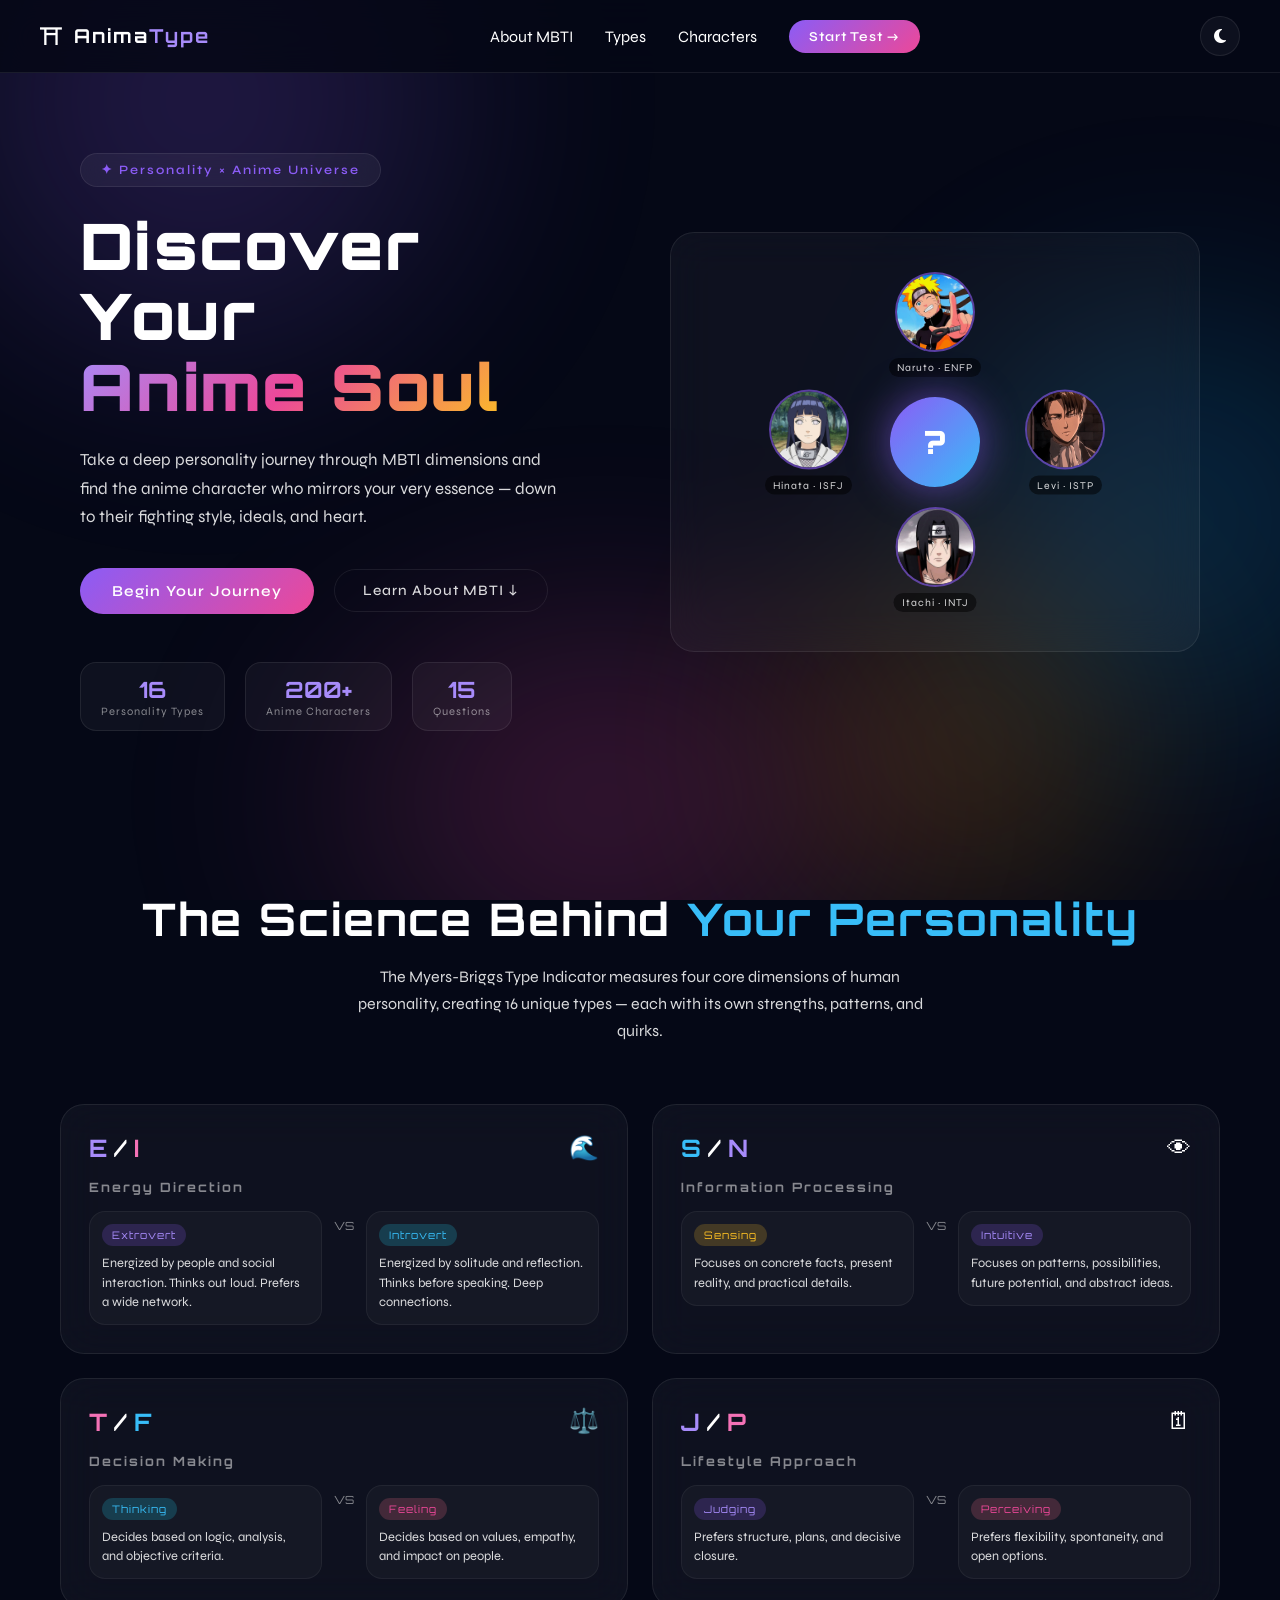
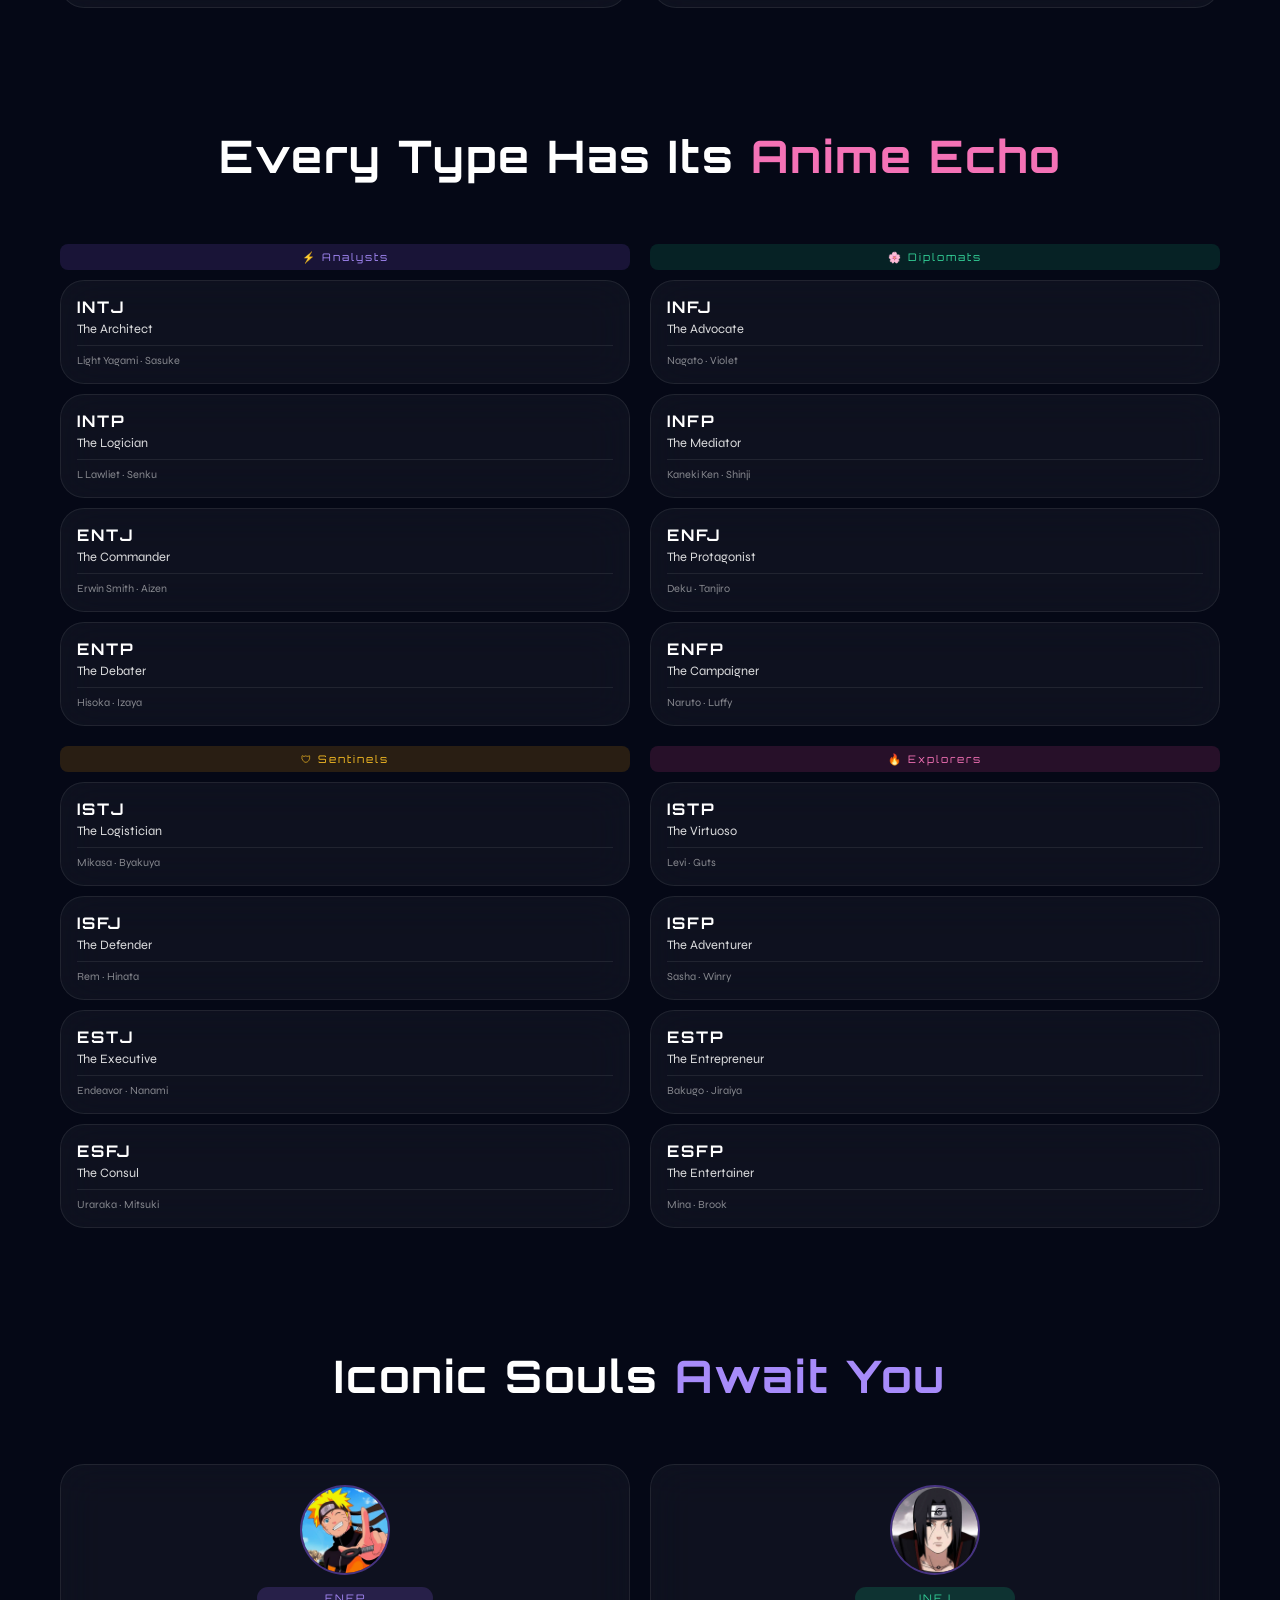
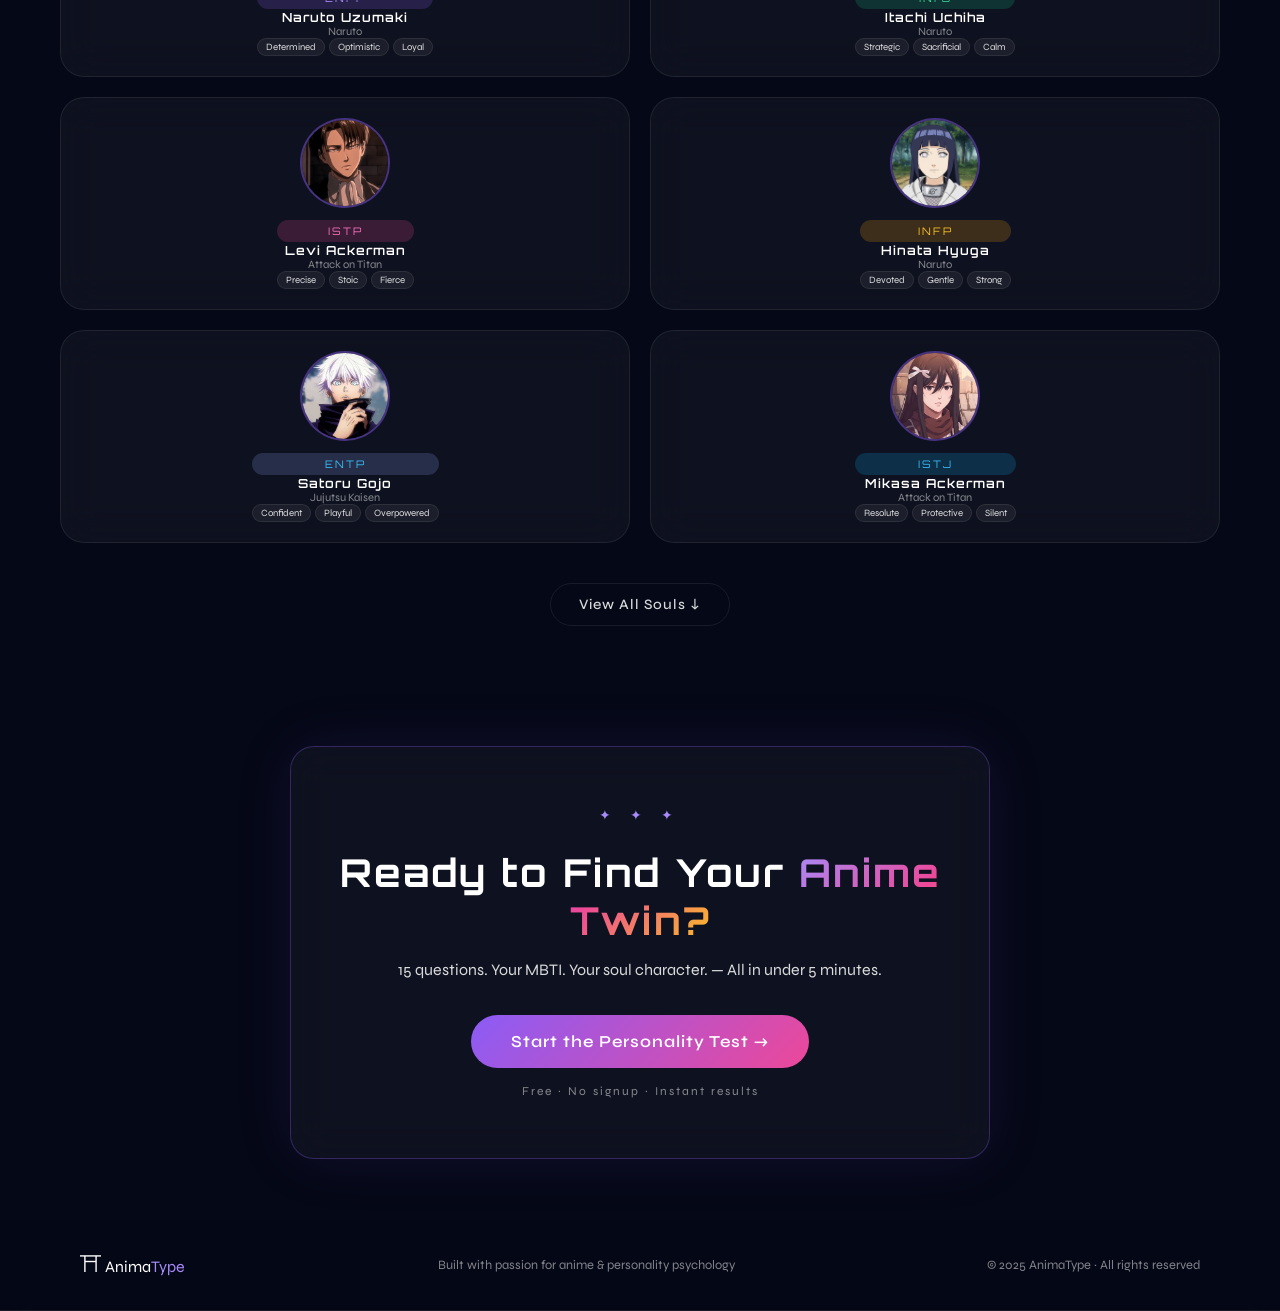
==== commit 465b41f2: "ok" ====
--- a/index.html
+++ b/index.html
@@ -35,10 +35,9 @@
       <a href="#types">Types</a>
       <a href="#characters">Characters</a>
       <a href="app.html" class="btn-nav-cta">Start Test →</a>
+    </div>
+    <div class="nav-right">
       <button class="theme-toggle" id="themeToggle" aria-label="Toggle theme" onclick="toggleTheme()"><i class="fas fa-moon"></i></button>
-      <button class="mobile-close" id="mobileClose" aria-label="Close menu"><i class="fas fa-times"></i></button>
-    </div>
-    <div class="nav-right">
       <button class="nav-hamburger" id="hamburger" aria-label="Menu"><i class="fas fa-bars"></i></button>
     </div>
   </nav>
@@ -56,7 +55,7 @@
         essence — down to their fighting style, ideals, and heart.
       </p>
       <div class="hero-cta-group">
-        <a href="app.html" class="btn-primary glow-btn">Begin Your Journey</a>
+        <a href="app.html" class="btn-primary">Begin Your Journey</a>
         <a href="#about" class="btn-ghost">Learn About MBTI ↓</a>
       </div>
       <div class="hero-stats">
@@ -474,7 +473,7 @@
       <div class="cta-decoration">✦ ✦ ✦</div>
       <h2 class="cta-title">Ready to Find Your <span class="gradient-text">Anime Twin?</span></h2>
       <p class="cta-desc">15 questions. Your MBTI. Your soul character. — All in under 5 minutes.</p>
-      <a href="app.html" class="btn-primary glow-btn cta-big-btn">Start the Personality Test →</a>
+      <a href="app.html" class="btn-primary cta-big-btn">Start the Personality Test →</a>
       <div class="cta-note">Free · No signup · Instant results</div>
     </div>
   </section>
--- a/style.css
+++ b/style.css
@@ -163,15 +163,20 @@
   border: 1px solid rgba(124,58,237,0.15);
   color: var(--violet);
 }
-[data-theme="light"] .nav-links.open {
-  background: rgba(240,242,255,0.98);
-}
-[data-theme="light"] .nav-links.open a {
+[data-theme="light"] .nav-links {
+  background: rgba(240,242,255,0.95);
+  border-bottom-color: rgba(124,58,237,0.15);
+}
+[data-theme="light"] .nav-links a {
   color: var(--text-primary);
-}
-[data-theme="light"] .nav-links.open .mobile-close {
-  color: var(--text-primary);
-}
+  border-bottom-color: rgba(124,58,237,0.1);
+}
+[data-theme="light"] .nav-links a:hover {
+  background: rgba(124,58,237,0.1);
+}
+[data-theme="light"] .theme-toggle { color: #0a0520; }
+[data-theme="light"] .theme-toggle i { color: #0a0520; }
+
 [data-theme="light"] .result-mbti-badge {
   background: linear-gradient(135deg, rgba(124,58,237,0.15), rgba(219,39,119,0.1));
   border-color: var(--violet);
@@ -304,7 +309,9 @@
 .logo-icon { font-size: 1.4rem; }
 
 .nav-right {
-  display: none;
+  display: flex;
+  align-items: center;
+  gap: 12px;
 }
 
 .nav-links {
@@ -335,8 +342,10 @@
   transform: rotate(20deg) scale(1.1);
   box-shadow: 0 0 16px rgba(139,92,246,0.35);
 }
-
-.nav-links a {
+.theme-toggle i { 
+  font-size: 1.1rem; 
+  color: var(--text-primary);
+}
   color: var(--text-secondary);
   font-size: 0.9rem;
   font-weight: 500;
@@ -389,7 +398,10 @@
   transition: all var(--transition);
   flex-shrink: 0;
 }
-.theme-toggle i { font-size: 1rem; }
+.theme-toggle i { 
+  font-size: 1rem; 
+  color: var(--text-primary);
+}
 
 .mobile-close {
   display: none;
@@ -479,7 +491,7 @@
    LANDING PAGE
    ============================================= */
 
-.landing-body > *:not(.aurora-bg) { position: relative; z-index: 1; }
+.landing-body > *:not(.aurora-bg) { position: relative; }
 
 /* Hero */
 .hero-section {
@@ -1750,37 +1762,65 @@
 }
 
 @media (max-width: 768px) {
-  .navbar { padding: 14px 20px; justify-content: space-between; }
-  .nav-right { display: flex; align-items: center; }
+  .navbar { padding: 14px 20px; justify-content: space-between; position: relative; z-index: 251; }
+  .nav-right { display: flex; align-items: center; gap: 12px; }
+  
+  /* Backdrop overlay */
+  .menu-backdrop {
+    position: fixed;
+    top: 0;
+    left: 0;
+    right: 0;
+    bottom: 0;
+    background: rgba(0, 0, 0, 0.5);
+    z-index: 199;
+    display: none;
+  }
+  .menu-backdrop.open {
+    display: block;
+    backdrop-filter: blur(4px);
+    -webkit-backdrop-filter: blur(4px);
+  }
+  
+  /* Dropdown menu */
   .nav-links { 
     display: none; 
     position: fixed;
-    top: 0; left: 0; right: 0; bottom: 0;
-    background: rgba(5,8,22,0.98);
-    z-index: 200;
+    top: 60px;
+    left: 0;
+    right: 0;
+    background: rgba(10, 15, 46, 0.98);
+    backdrop-filter: blur(10px);
+    z-index: 250;
     flex-direction: column;
-    align-items: center;
-    justify-content: center;
-    gap: 32px;
+    align-items: stretch;
+    justify-content: flex-start;
+    gap: 0;
+    padding: 20px;
+    border-bottom: 1px solid rgba(255,255,255,0.1);
+    box-shadow: 0 8px 32px rgba(0,0,0,0.3);
   }
+  
   .nav-links.open { display: flex; }
-  .nav-links a { font-size: 1.4rem; }
-  .nav-links .theme-toggle { display: none; }
-  .nav-links.open .theme-toggle { display: flex; }
+  .nav-links a { 
+    font-size: 1.1rem;
+    padding: 14px 16px;
+    text-align: left;
+    border-bottom: 1px solid rgba(255,255,255,0.05);
+    transition: background var(--transition);
+  }
+  .nav-links a:hover {
+    background: rgba(139,92,246,0.15);
+  }
+  .nav-links a:last-of-type {
+    border-bottom: none;
+  }
+  
   .nav-hamburger { display: flex; align-items: center; }
   .mobile-close {
     display: none;
-    position: absolute;
-    top: 20px;
-    right: 24px;
-    background: none;
-    border: none;
-    color: var(--text-primary);
-    font-size: 1.8rem;
-    cursor: pointer;
-    padding: 8px;
   }
-  .nav-links.open .mobile-close { display: block; }
+
   .hero-section { grid-template-columns: 1fr; padding: 48px 20px 60px; gap: 48px; }
   .hero-illustration { display: none; }
   .hero-img-frame { min-height: 320px; }
@@ -1810,16 +1850,22 @@
 
 @media (max-width: 480px) {
   .types-grid { grid-template-columns: 1fr; }
-  .hero-stats { gap: 10px; }
-  .stat-pill { padding: 10px 14px; }
-  .characters-scroll { grid-template-columns: repeat(2, 1fr); }
+  .hero-stats { gap: 8px; flex-wrap: nowrap; }
+  .stat-pill { padding: 6px 10px; flex: 1; }
+  .stat-num { font-size: 1rem; }
+  .stat-label { font-size: 0.7rem; }
+  .characters-scroll { 
+    display: flex; 
+    overflow-x: auto; 
+    scroll-snap-type: x mandatory;
+    gap: 12px;
+    padding-bottom: 12px;
+  }
+  .char-showcase-card {
+    min-width: 160px;
+    scroll-snap-align: start;
+  }
   .mbti-mini-bar { width: 100px; }
   .progress-steps { gap: 0; }
   .ps-label { display: none; }
-  /* Characters section: 2 cols on small mobile */
-  .chars-view-all-row {
-    display: grid;
-    grid-template-columns: 1fr 1fr;
-    gap: 12px;
-  }
-}
+}
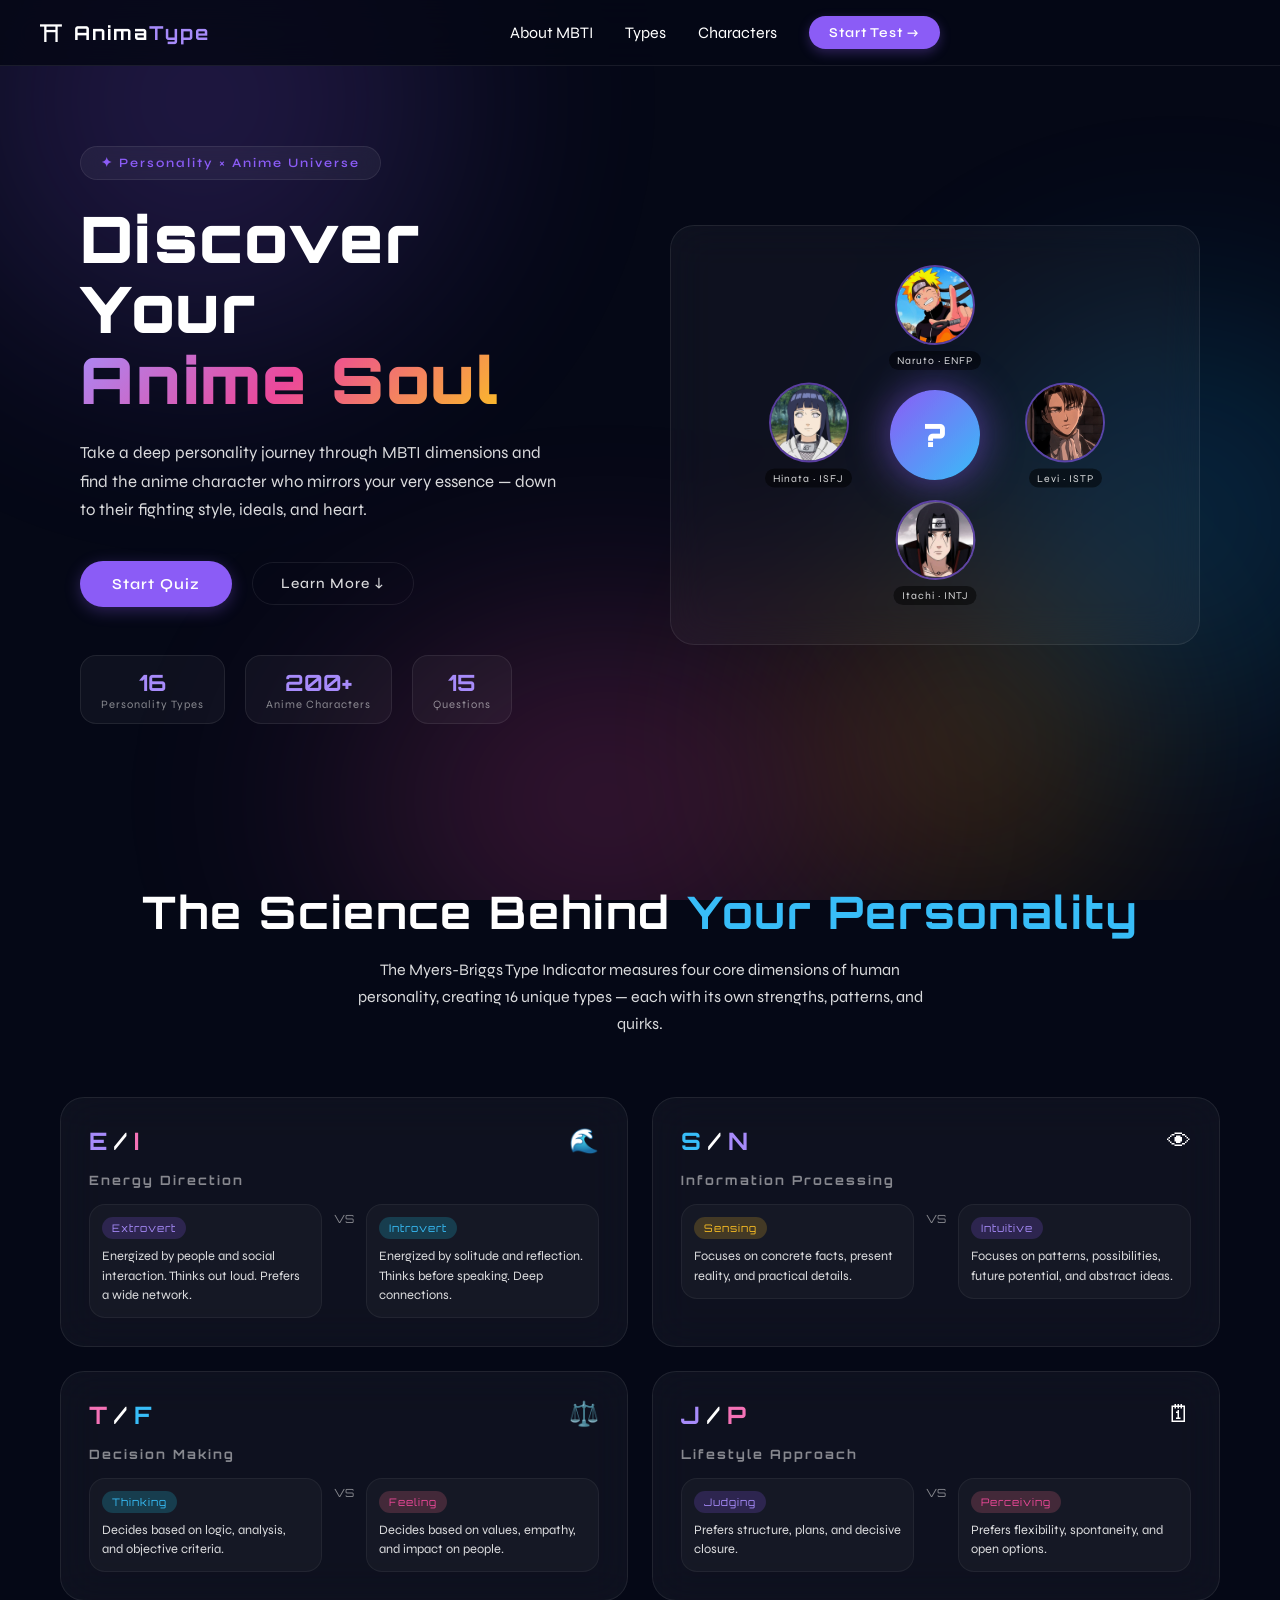
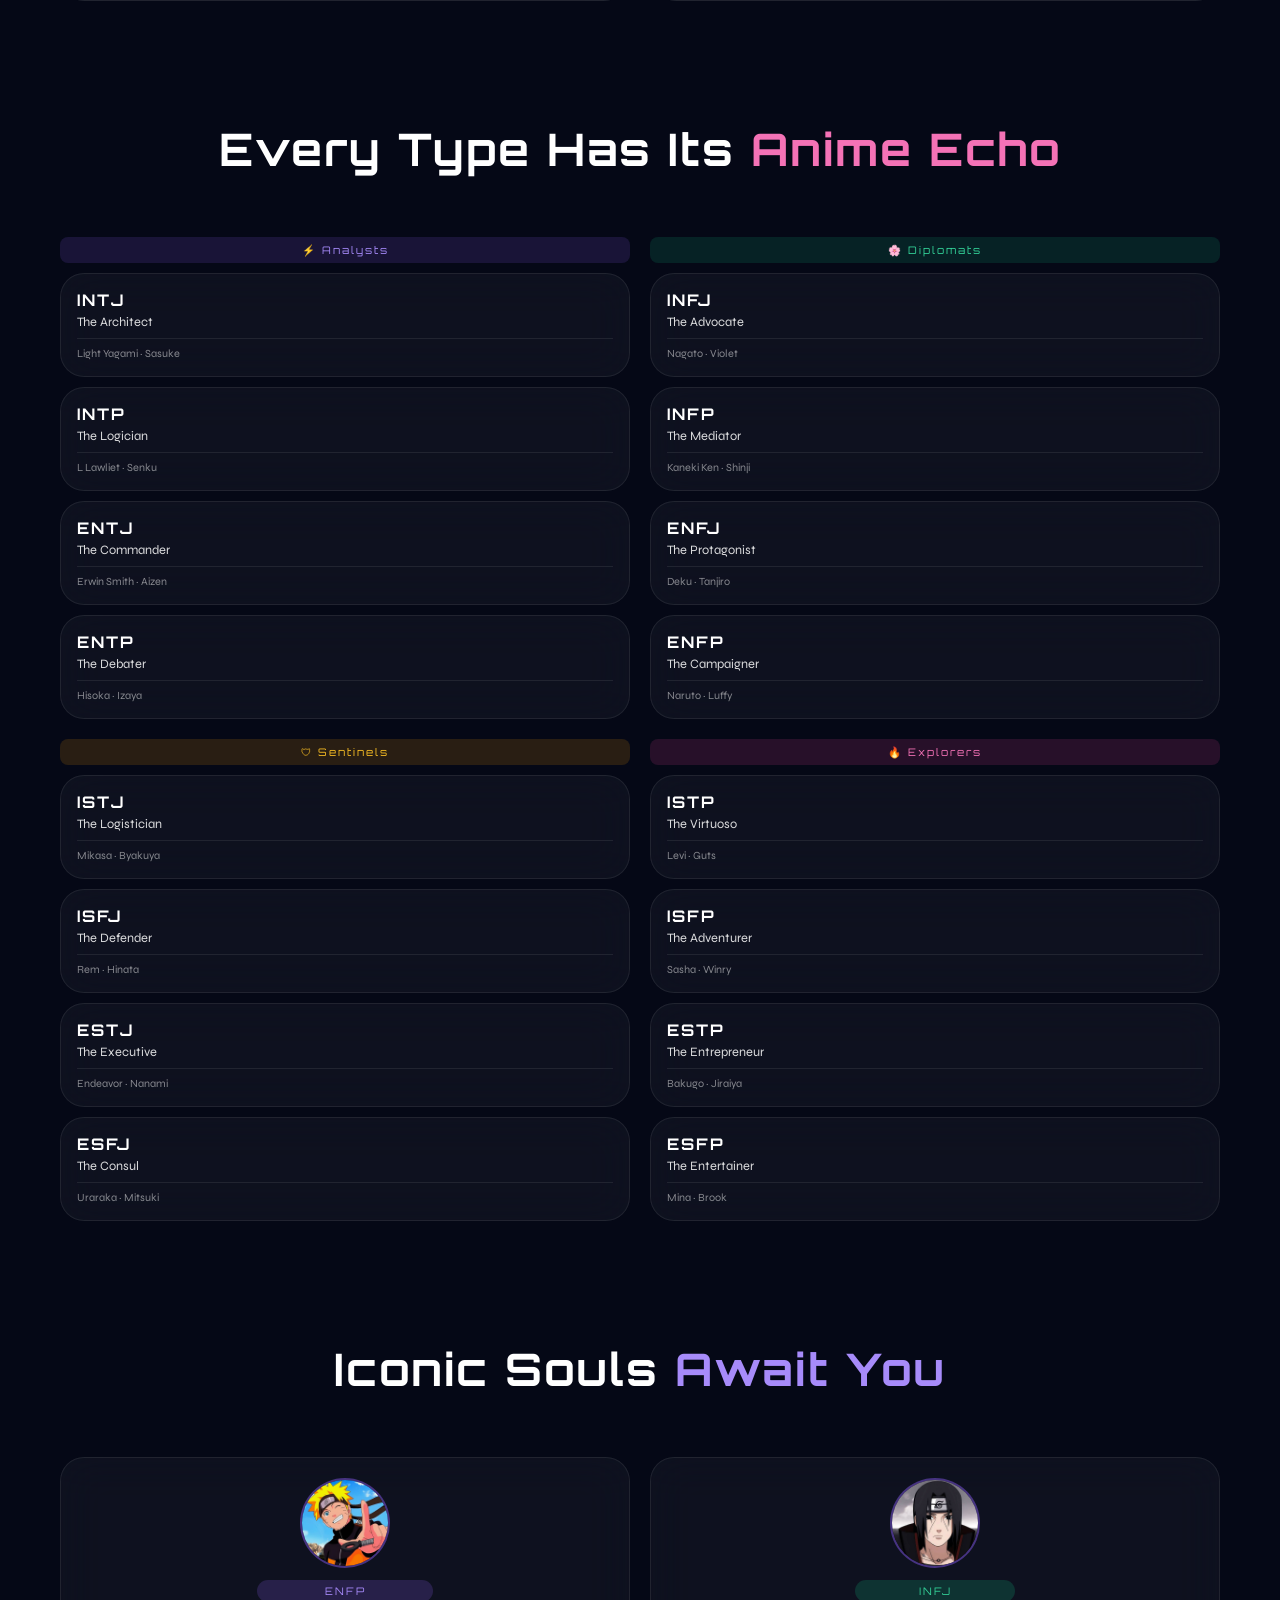
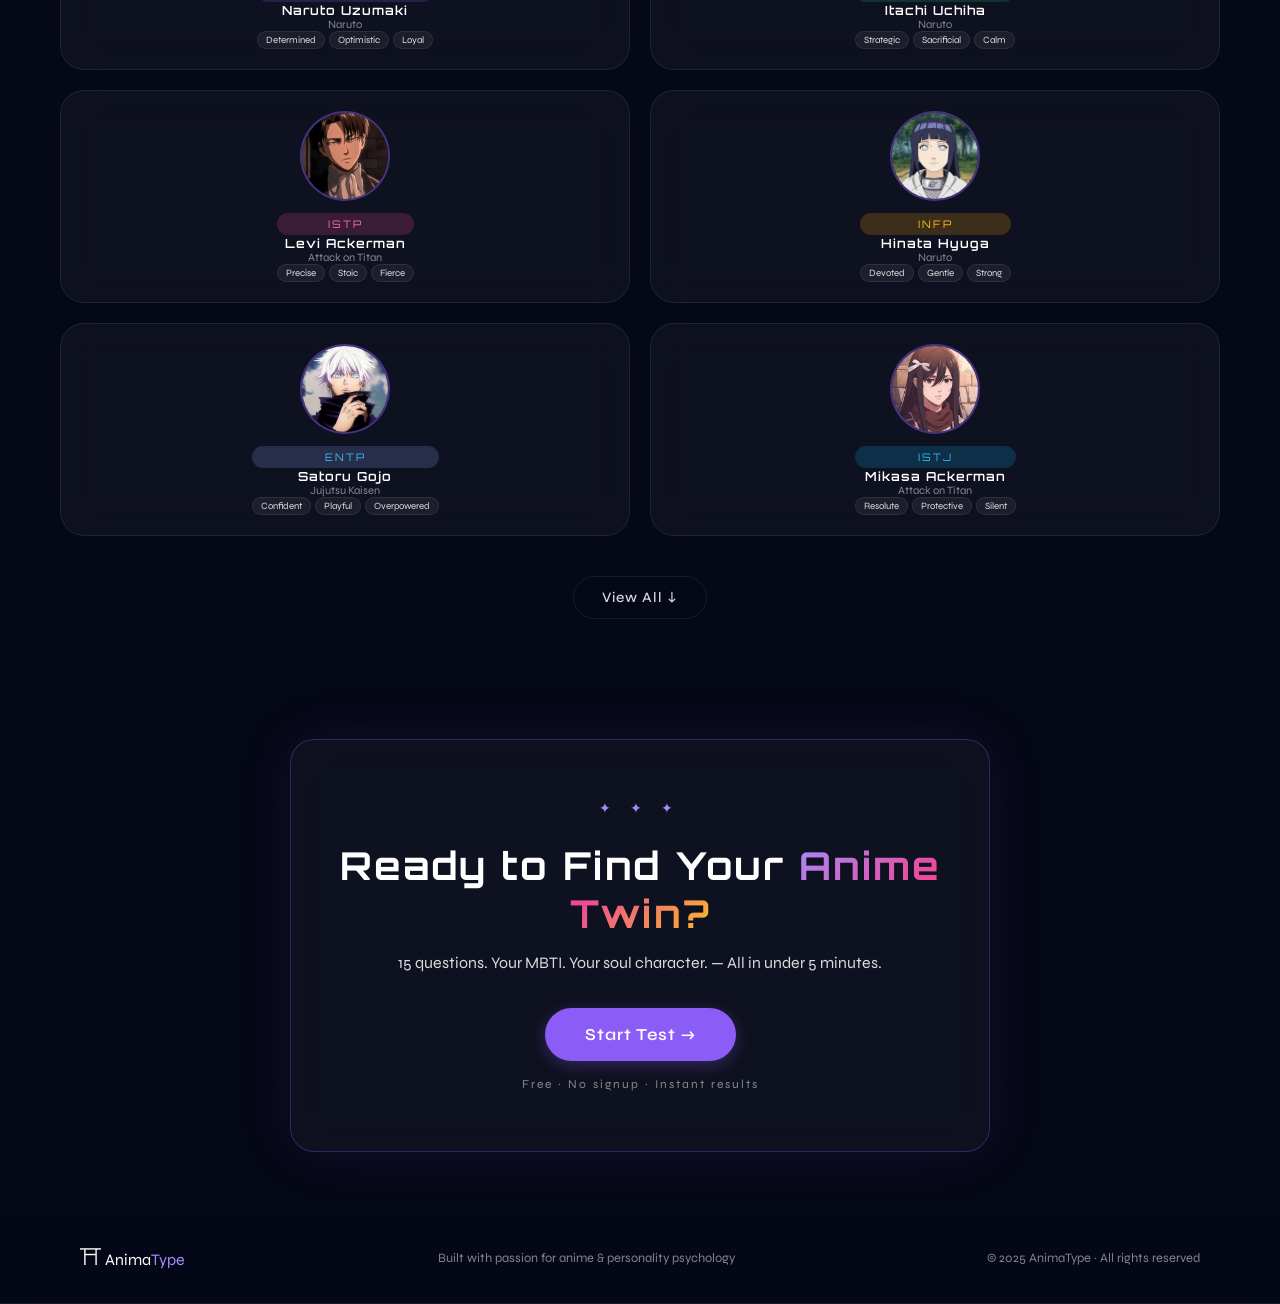
==== commit 2d3623b5: "fix: type card download size issue" ====
--- a/index.html
+++ b/index.html
@@ -8,7 +8,7 @@
   <link rel="preconnect" href="https://fonts.googleapis.com" />
   <link rel="preconnect" href="https://fonts.gstatic.com" crossorigin />
   <link
-    href="https://fonts.googleapis.com/css2?family=Great+Vibes&family=Orbitron:wght@400;600;700;900&family=Syne:wght@400;500;600;700&display=swap"
+    href="https://fonts.googleapis.com/css2?family=Pacifico&family=Orbitron:wght@400;600;700;900&family=Syne:wght@400;500;600;700&display=swap"
     rel="stylesheet" />
   <link rel="stylesheet" href="https://cdnjs.cloudflare.com/ajax/libs/font-awesome/6.4.0/css/all.min.css" />
   <link rel="stylesheet" href="style.css" />
@@ -37,7 +37,6 @@
       <a href="app.html" class="btn-nav-cta">Start Test →</a>
     </div>
     <div class="nav-right">
-      <button class="theme-toggle" id="themeToggle" aria-label="Toggle theme" onclick="toggleTheme()"><i class="fas fa-moon"></i></button>
       <button class="nav-hamburger" id="hamburger" aria-label="Menu"><i class="fas fa-bars"></i></button>
     </div>
   </nav>
@@ -55,8 +54,8 @@
         essence — down to their fighting style, ideals, and heart.
       </p>
       <div class="hero-cta-group">
-        <a href="app.html" class="btn-primary">Begin Your Journey</a>
-        <a href="#about" class="btn-ghost">Learn About MBTI ↓</a>
+        <a href="app.html" class="btn-primary">Start Quiz</a>
+        <a href="#about" class="btn-ghost">Learn More ↓</a>
       </div>
       <div class="hero-stats">
         <div class="stat-pill"><span class="stat-num">16</span><span class="stat-label">Personality Types</span></div>
@@ -463,7 +462,7 @@
     </div>
     
     <div style="text-align: center; margin-top: 40px;">
-      <button class="btn-ghost" id="viewAllCharsBtn" onclick="toggleCharacters()">View All Souls ↓</button>
+      <button class="btn-ghost" id="viewAllCharsBtn" onclick="toggleCharacters()">View All ↓</button>
     </div>
   </section>
 
@@ -473,7 +472,7 @@
       <div class="cta-decoration">✦ ✦ ✦</div>
       <h2 class="cta-title">Ready to Find Your <span class="gradient-text">Anime Twin?</span></h2>
       <p class="cta-desc">15 questions. Your MBTI. Your soul character. — All in under 5 minutes.</p>
-      <a href="app.html" class="btn-primary cta-big-btn">Start the Personality Test →</a>
+      <a href="app.html" class="btn-primary cta-big-btn">Start Test →</a>
       <div class="cta-note">Free · No signup · Instant results</div>
     </div>
   </section>
--- a/style.css
+++ b/style.css
@@ -8,40 +8,40 @@
 :root,
 [data-theme="dark"] {
   /* Backgrounds */
-  --bg-deep:  #050816;
-  --bg-mid:   #0a0f2e;
-  --bg-card:  rgba(255,255,255,0.04);
-  --bg-glass: rgba(255,255,255,0.03);
-  --bg-sticky: rgba(5,8,22,0.85);
+  --bg-deep: #050816;
+  --bg-mid: #0a0f2e;
+  --bg-card: rgba(255, 255, 255, 0.04);
+  --bg-glass: rgba(255, 255, 255, 0.03);
+  --bg-sticky: rgba(5, 8, 22, 0.85);
 
   /* Multi-colour palette */
-  --violet:         #8b5cf6;
-  --violet-bright:  #a78bfa;
-  --magenta:        #ec4899;
+  --violet: #8b5cf6;
+  --violet-bright: #a78bfa;
+  --magenta: #ec4899;
   --magenta-bright: #f472b6;
-  --amber:          #f59e0b;
-  --amber-bright:   #fbbf24;
-  --emerald:        #10b981;
+  --amber: #f59e0b;
+  --amber-bright: #fbbf24;
+  --emerald: #10b981;
   --emerald-bright: #34d399;
-  --coral:          #f97316;
-  --coral-bright:   #fb923c;
-  --sky:            #0ea5e9;
-  --sky-bright:     #38bdf8;
+  --coral: #f97316;
+  --coral-bright: #fb923c;
+  --sky: #0ea5e9;
+  --sky-bright: #38bdf8;
 
   /* Semantic aliases (kept for backward compat) */
-  --cyan:  var(--sky-bright);
-  --rose:  var(--magenta);
-  --gold:  var(--amber-bright);
+  --cyan: var(--sky-bright);
+  --rose: var(--magenta);
+  --gold: var(--amber-bright);
 
   /* Glass / borders */
-  --glass-bg:     rgba(255,255,255,0.04);
-  --glass-border: rgba(255,255,255,0.08);
-  --glass-hover:  rgba(255,255,255,0.08);
+  --glass-bg: rgba(255, 255, 255, 0.04);
+  --glass-border: rgba(255, 255, 255, 0.08);
+  --glass-hover: rgba(255, 255, 255, 0.08);
 
   /* Text */
-  --text-primary:   #ffffff;
-  --text-secondary: rgba(255,255,255,0.85);
-  --text-muted:     rgba(255,255,255,0.5);
+  --text-primary: #ffffff;
+  --text-secondary: rgba(255, 255, 255, 0.85);
+  --text-muted: rgba(255, 255, 255, 0.5);
 
   /* Aurora blob colours */
   --blob1: #8b5cf6;
@@ -51,10 +51,10 @@
 
   /* Fonts & layout */
   --font-display: 'Orbitron', sans-serif;
-  --font-body:    'Syne', sans-serif;
-  --radius:    16px;
+  --font-body: 'Syne', sans-serif;
+  --radius: 16px;
   --radius-lg: 24px;
-  --transition: 0.3s cubic-bezier(0.4,0,0.2,1);
+  --transition: 0.3s cubic-bezier(0.4, 0, 0.2, 1);
 
   /* Slider gradient */
   --slider-grad: #8b5cf6 0%, #0ea5e9;
@@ -62,143 +62,182 @@
 
 /* === LIGHT THEME === */
 [data-theme="light"] {
-  --bg-deep:  #f0f2ff;
-  --bg-mid:   #e8eeff;
-  --bg-card:  rgba(255,255,255,0.85);
-  --bg-glass: rgba(255,255,255,0.7);
-  --bg-sticky: rgba(240,242,255,0.92);
-
-  --violet:         #7c3aed;
-  --violet-bright:  #7c3aed;
-  --magenta:        #db2777;
+  --bg-deep: #f0f2ff;
+  --bg-mid: #e8eeff;
+  --bg-card: rgba(255, 255, 255, 0.85);
+  --bg-glass: rgba(255, 255, 255, 0.7);
+  --bg-sticky: rgba(240, 242, 255, 0.92);
+
+  --violet: #7c3aed;
+  --violet-bright: #7c3aed;
+  --magenta: #db2777;
   --magenta-bright: #db2777;
-  --amber:          #d97706;
-  --amber-bright:   #d97706;
-  --emerald:        #059669;
+  --amber: #d97706;
+  --amber-bright: #d97706;
+  --emerald: #059669;
   --emerald-bright: #059669;
-  --coral:          #ea580c;
-  --coral-bright:   #ea580c;
-  --sky:            #0284c7;
-  --sky-bright:     #0284c7;
-
-  --cyan:  var(--sky);
-  --rose:  var(--magenta);
-  --gold:  var(--amber);
-
-  --glass-bg:     rgba(255,255,255,0.72);
-  --glass-border: rgba(124,58,237,0.18);
-  --glass-hover:  rgba(124,58,237,0.12);
-
-  --text-primary:   #0a0520;
-  --text-secondary: rgba(10,5,32,0.78);
-  --text-muted:     rgba(10,5,32,0.5);
-
-  --blob1: rgba(139,92,246,0.18);
-  --blob2: rgba(14,165,233,0.14);
-  --blob3: rgba(236,72,153,0.14);
-  --blob4: rgba(245,158,11,0.14);
+  --coral: #ea580c;
+  --coral-bright: #ea580c;
+  --sky: #0284c7;
+  --sky-bright: #0284c7;
+
+  --cyan: var(--sky);
+  --rose: var(--magenta);
+  --gold: var(--amber);
+
+  --glass-bg: rgba(255, 255, 255, 0.72);
+  --glass-border: rgba(124, 58, 237, 0.18);
+  --glass-hover: rgba(124, 58, 237, 0.12);
+
+  --text-primary: #0a0520;
+  --text-secondary: rgba(10, 5, 32, 0.78);
+  --text-muted: rgba(10, 5, 32, 0.5);
+
+  --blob1: rgba(139, 92, 246, 0.18);
+  --blob2: rgba(14, 165, 233, 0.14);
+  --blob3: rgba(236, 72, 153, 0.14);
+  --blob4: rgba(245, 158, 11, 0.14);
 
   --slider-grad: #7c3aed 0%, #0284c7;
 }
 
 /* Light theme specific overrides */
 [data-theme="light"] .glass-card {
-  background: rgba(255,255,255,0.8);
-  border: 1px solid rgba(124,58,237,0.15);
-  box-shadow: 0 4px 24px rgba(124,58,237,0.07);
-}
+  background: rgba(255, 255, 255, 0.8);
+  border: 1px solid rgba(124, 58, 237, 0.15);
+  box-shadow: 0 4px 24px rgba(124, 58, 237, 0.07);
+}
+
 [data-theme="light"] .glass-panel {
-  background: rgba(240,242,255,0.92);
-  border-bottom: 1px solid rgba(124,58,237,0.12);
-}
+  background: rgba(240, 242, 255, 0.92);
+  border-bottom: 1px solid rgba(124, 58, 237, 0.12);
+}
+
 [data-theme="light"] .form-input,
 [data-theme="light"] .form-select,
 [data-theme="light"] .form-textarea {
-  background: rgba(255,255,255,0.9);
-  border: 1px solid rgba(124,58,237,0.2);
+  background: rgba(255, 255, 255, 0.9);
+  border: 1px solid rgba(124, 58, 237, 0.2);
   color: #0a0520;
 }
+
 [data-theme="light"] .form-input:focus,
 [data-theme="light"] .form-select:focus,
 [data-theme="light"] .form-textarea:focus {
   border-color: var(--violet);
-  box-shadow: 0 0 0 3px rgba(124,58,237,0.12);
-}
+  box-shadow: 0 0 0 3px rgba(124, 58, 237, 0.12);
+}
+
 [data-theme="light"] .gender-btn,
 [data-theme="light"] .hobby-tag {
-  background: rgba(255,255,255,0.9);
-  border: 1px solid rgba(124,58,237,0.2);
-  color: rgba(10,5,32,0.75);
-}
+  background: rgba(255, 255, 255, 0.9);
+  border: 1px solid rgba(124, 58, 237, 0.2);
+  color: rgba(10, 5, 32, 0.75);
+}
+
 [data-theme="light"] .question-card {
-  background: rgba(255,255,255,0.8);
-  border: 1px solid rgba(124,58,237,0.14);
-}
+  background: rgba(255, 255, 255, 0.8);
+  border: 1px solid rgba(124, 58, 237, 0.14);
+}
+
 [data-theme="light"] .result-card {
-  background: rgba(255,255,255,0.9);
-  border: 1px solid rgba(124,58,237,0.18);
-  box-shadow: 0 8px 40px rgba(124,58,237,0.1);
-}
+  background: rgba(255, 255, 255, 0.9);
+  border: 1px solid rgba(124, 58, 237, 0.18);
+  box-shadow: 0 8px 40px rgba(124, 58, 237, 0.1);
+}
+
 [data-theme="light"] .match-bar-track {
-  background: rgba(124,58,237,0.1);
-}
+  background: rgba(124, 58, 237, 0.1);
+}
+
 [data-theme="light"] .trait-tag {
-  background: rgba(124,58,237,0.08);
-  border: 1px solid rgba(124,58,237,0.2);
+  background: rgba(124, 58, 237, 0.08);
+  border: 1px solid rgba(124, 58, 237, 0.2);
   color: var(--violet);
 }
+
 [data-theme="light"] .progress-bar-wrap {
-  background: rgba(240,242,255,0.95);
-}
+  background: rgba(240, 242, 255, 0.95);
+}
+
 [data-theme="light"] .stat-pill {
-  background: rgba(255,255,255,0.85);
-  border: 1px solid rgba(124,58,237,0.15);
-}
+  background: rgba(255, 255, 255, 0.85);
+  border: 1px solid rgba(124, 58, 237, 0.15);
+}
+
 [data-theme="light"] .char-label {
-  background: rgba(255,255,255,0.75);
+  background: rgba(255, 255, 255, 0.75);
   color: #0a0520;
 }
+
 [data-theme="light"] .char-traits-mini span {
-  background: rgba(124,58,237,0.08);
-  border: 1px solid rgba(124,58,237,0.15);
+  background: rgba(124, 58, 237, 0.08);
+  border: 1px solid rgba(124, 58, 237, 0.15);
   color: var(--violet);
 }
+
 [data-theme="light"] .nav-links {
-  background: rgba(240,242,255,0.95);
-  border-bottom-color: rgba(124,58,237,0.15);
-}
+  background: rgba(240, 242, 255, 0.95);
+  border-bottom-color: rgba(124, 58, 237, 0.15);
+}
+
 [data-theme="light"] .nav-links a {
   color: var(--text-primary);
-  border-bottom-color: rgba(124,58,237,0.1);
-}
+  border-bottom-color: rgba(124, 58, 237, 0.1);
+}
+
 [data-theme="light"] .nav-links a:hover {
-  background: rgba(124,58,237,0.1);
-}
-[data-theme="light"] .theme-toggle { color: #0a0520; }
-[data-theme="light"] .theme-toggle i { color: #0a0520; }
+  background: rgba(124, 58, 237, 0.1);
+}
+
+[data-theme="light"] .theme-toggle {
+  color: #0a0520;
+}
+
+[data-theme="light"] .theme-toggle i {
+  color: #0a0520;
+}
 
 [data-theme="light"] .result-mbti-badge {
-  background: linear-gradient(135deg, rgba(124,58,237,0.15), rgba(219,39,119,0.1));
+  background: linear-gradient(135deg, rgba(124, 58, 237, 0.15), rgba(219, 39, 119, 0.1));
   border-color: var(--violet);
   color: var(--violet);
 }
-[data-theme="light"] .result-user-name { color: rgba(10,5,32,0.7); }
-[data-theme="light"] .match-label-text { color: rgba(10,5,32,0.5); }
+
+[data-theme="light"] .result-user-name {
+  color: rgba(10, 5, 32, 0.7);
+}
+
+[data-theme="light"] .match-label-text {
+  color: rgba(10, 5, 32, 0.5);
+}
+
 [data-theme="light"] .dim-type {
-  background: rgba(124,58,237,0.05);
-  border: 1px solid rgba(124,58,237,0.12);
+  background: rgba(124, 58, 237, 0.05);
+  border: 1px solid rgba(124, 58, 237, 0.12);
 }
 
 /* === GLOBAL THEME TRANSITION === */
-*, *::before, *::after {
+*,
+*::before,
+*::after {
   transition: background-color 0.35s ease, border-color 0.35s ease, color 0.2s ease, box-shadow 0.35s ease;
 }
 
 
 /* === RESET & BASE === */
-*, *::before, *::after { box-sizing: border-box; margin: 0; padding: 0; }
-
-html { scroll-behavior: smooth; }
+*,
+*::before,
+*::after {
+  box-sizing: border-box;
+  margin: 0;
+  padding: 0;
+}
+
+html {
+  scroll-behavior: smooth;
+  scroll-padding-top: 140px;
+}
 
 body {
   font-family: var(--font-body);
@@ -209,9 +248,23 @@
   position: relative;
 }
 
-a { text-decoration: none; color: inherit; }
-button { font-family: var(--font-body); cursor: pointer; border: none; outline: none; }
-input, textarea, select { font-family: var(--font-body); }
+a {
+  text-decoration: none;
+  color: inherit;
+}
+
+button {
+  font-family: var(--font-body);
+  cursor: pointer;
+  border: none;
+  outline: none;
+}
+
+input,
+textarea,
+select {
+  font-family: var(--font-body);
+}
 
 /* === AURORA BACKGROUND === */
 .aurora-bg {
@@ -231,35 +284,57 @@
 }
 
 .blob-1 {
-  width: 600px; height: 600px;
+  width: 600px;
+  height: 600px;
   background: radial-gradient(circle, var(--blob1), transparent);
-  top: -200px; left: -100px;
+  top: -200px;
+  left: -100px;
   animation-delay: 0s;
 }
+
 .blob-2 {
-  width: 500px; height: 500px;
+  width: 500px;
+  height: 500px;
   background: radial-gradient(circle, var(--blob2), transparent);
-  top: 30%; right: -150px;
+  top: 30%;
+  right: -150px;
   animation-delay: -4s;
 }
+
 .blob-3 {
-  width: 700px; height: 400px;
+  width: 700px;
+  height: 400px;
   background: radial-gradient(circle, var(--blob3), transparent);
-  bottom: -100px; left: 20%;
+  bottom: -100px;
+  left: 20%;
   animation-delay: -8s;
 }
+
 .blob-4 {
-  width: 400px; height: 400px;
+  width: 400px;
+  height: 400px;
   background: radial-gradient(circle, var(--blob4), transparent);
-  top: 60%; left: 60%;
+  top: 60%;
+  left: 60%;
   animation-delay: -2s;
 }
 
 @keyframes auroraFloat {
-  0% { transform: translate(0, 0) scale(1); }
-  33% { transform: translate(30px, -40px) scale(1.05); }
-  66% { transform: translate(-20px, 20px) scale(0.97); }
-  100% { transform: translate(20px, 30px) scale(1.03); }
+  0% {
+    transform: translate(0, 0) scale(1);
+  }
+
+  33% {
+    transform: translate(30px, -40px) scale(1.05);
+  }
+
+  66% {
+    transform: translate(-20px, 20px) scale(0.97);
+  }
+
+  100% {
+    transform: translate(20px, 30px) scale(1.03);
+  }
 }
 
 /* === GLASS PANEL / CARD === */
@@ -276,12 +351,13 @@
   -webkit-backdrop-filter: blur(20px);
   border: 1px solid var(--glass-border);
   border-radius: var(--radius-lg);
-  transition: border-color var(--transition), box-shadow var(--transition);
+  transition: all 0.4s cubic-bezier(0.4, 0, 0.2, 1);
 }
 
 .glass-card:hover {
-  border-color: rgba(139,92,246,0.35);
-  box-shadow: 0 0 30px rgba(139,92,246,0.12);
+  border-color: rgba(139, 92, 246, 0.35);
+  box-shadow: 0 0 30px rgba(139, 92, 246, 0.12);
+  transform: translateY(-4px);
 }
 
 /* === NAVBAR === */
@@ -306,7 +382,9 @@
   color: var(--text-primary);
 }
 
-.logo-icon { font-size: 1.4rem; }
+.logo-icon {
+  font-size: 1.4rem;
+}
 
 .nav-right {
   display: flex;
@@ -336,26 +414,32 @@
   transition: all var(--transition);
   flex-shrink: 0;
 }
+
 .theme-toggle:hover {
-  background: rgba(139,92,246,0.18);
+  background: rgba(139, 92, 246, 0.18);
   border-color: var(--violet);
   transform: rotate(20deg) scale(1.1);
-  box-shadow: 0 0 16px rgba(139,92,246,0.35);
-}
-.theme-toggle i { 
-  font-size: 1.1rem; 
+  box-shadow: 0 0 16px rgba(139, 92, 246, 0.35);
+}
+
+.theme-toggle i {
+  font-size: 1.1rem;
   color: var(--text-primary);
 }
-  color: var(--text-secondary);
-  font-size: 0.9rem;
-  font-weight: 500;
-  letter-spacing: 1px;
-  transition: color var(--transition);
-}
-.nav-links a:hover { color: var(--text-primary); }
+
+color: var(--text-secondary);
+font-size: 0.9rem;
+font-weight: 500;
+letter-spacing: 1px;
+transition: color var(--transition);
+}
+
+.nav-links a:hover {
+  color: var(--text-primary);
+}
 
 .btn-nav-cta {
-  background: linear-gradient(135deg, var(--violet), var(--magenta));
+  background: var(--violet);
   color: #fff;
   padding: 8px 20px;
   border-radius: 50px;
@@ -363,10 +447,12 @@
   font-weight: 600;
   letter-spacing: 1px;
   transition: transform var(--transition), box-shadow var(--transition);
-}
+  box-shadow: 0 4px 12px rgba(139, 92, 246, 0.3);
+}
+
 .btn-nav-cta:hover {
   transform: translateY(-2px);
-  box-shadow: 0 8px 20px rgba(236,72,153,0.4);
+  box-shadow: 0 8px 24px rgba(139, 92, 246, 0.5);
 }
 
 .nav-hamburger {
@@ -398,8 +484,9 @@
   transition: all var(--transition);
   flex-shrink: 0;
 }
-.theme-toggle i { 
-  font-size: 1rem; 
+
+.theme-toggle i {
+  font-size: 1rem;
   color: var(--text-primary);
 }
 
@@ -415,12 +502,30 @@
 }
 
 /* === ACCENT COLORS === */
-.accent-violet  { color: var(--violet-bright); }
-.accent-cyan    { color: var(--sky-bright); }
-.accent-rose    { color: var(--magenta-bright); }
-.accent-amber   { color: var(--amber-bright); }
-.accent-emerald { color: var(--emerald-bright); }
-.accent-coral   { color: var(--coral-bright); }
+.accent-violet {
+  color: var(--violet-bright);
+}
+
+.accent-cyan {
+  color: var(--sky-bright);
+}
+
+.accent-rose {
+  color: var(--magenta-bright);
+}
+
+.accent-amber {
+  color: var(--amber-bright);
+}
+
+.accent-emerald {
+  color: var(--emerald-bright);
+}
+
+.accent-coral {
+  color: var(--coral-bright);
+}
+
 .gradient-text {
   background: linear-gradient(135deg, var(--violet-bright), var(--magenta), var(--amber-bright));
   -webkit-background-clip: text;
@@ -434,7 +539,7 @@
   align-items: center;
   justify-content: center;
   gap: 8px;
-  background: linear-gradient(135deg, var(--violet) 0%, var(--magenta) 100%);
+  background: var(--violet);
   color: #fff;
   padding: 14px 32px;
   border-radius: 50px;
@@ -446,27 +551,45 @@
   position: relative;
   overflow: hidden;
   border: none;
+  box-shadow: 0 4px 16px rgba(139, 92, 246, 0.3);
+  white-space: nowrap;
 }
 
 .glow-btn::before {
   content: '';
   position: absolute;
   inset: 0;
-  background: linear-gradient(135deg, var(--violet-bright), var(--magenta-bright), var(--amber-bright));
+  background: var(--violet-bright);
   opacity: 0;
   transition: opacity var(--transition);
   border-radius: inherit;
 }
-.glow-btn:hover::before { opacity: 1; }
+
+.glow-btn:hover::before {
+  opacity: 1;
+}
+
 .glow-btn:hover {
-  transform: translateY(-2px);
-  box-shadow: 0 12px 30px rgba(139,92,246,0.45);
+  transform: translateY(-3px);
+  box-shadow: 0 12px 32px rgba(139, 92, 246, 0.5), 0 0 24px rgba(139, 92, 246, 0.3);
   color: #fff !important;
 }
-.glow-btn > * { position: relative; z-index: 1; }
-.glow-btn span, .glow-btn > .btn-loader { position: relative; z-index: 1; }
+
+.glow-btn>* {
+  position: relative;
+  z-index: 1;
+}
+
+.glow-btn span,
+.glow-btn>.btn-loader {
+  position: relative;
+  z-index: 1;
+}
+
 /* Ensure button text always stays white on hover, no colour bleed */
-.btn-primary { color: #fff !important; }
+.btn-primary {
+  color: #fff !important;
+}
 
 .btn-ghost {
   background: transparent;
@@ -478,20 +601,27 @@
   font-weight: 500;
   letter-spacing: 1px;
   transition: all var(--transition);
-}
+  white-space: nowrap;
+}
+
 .btn-ghost:hover {
   border-color: var(--violet);
   color: var(--violet-bright);
-  background: rgba(139,92,246,0.08);
-}
-
-.full-btn { width: 100%; margin-top: 8px; }
+  background: rgba(139, 92, 246, 0.08);
+}
+
+.full-btn {
+  width: 100%;
+  margin-top: 8px;
+}
 
 /* =============================================
    LANDING PAGE
    ============================================= */
 
-.landing-body > *:not(.aurora-bg) { position: relative; }
+.landing-body>*:not(.aurora-bg) {
+  position: relative;
+}
 
 /* Hero */
 .hero-section {
@@ -502,6 +632,18 @@
   max-width: 1200px;
   margin: 0 auto;
   padding: 80px 40px 100px;
+  animation: fadeInUp 0.8s ease-out;
+}
+
+@keyframes fadeInUp {
+  from {
+    opacity: 0;
+    transform: translateY(30px);
+  }
+  to {
+    opacity: 1;
+    transform: translateY(0);
+  }
 }
 
 .hero-badge {
@@ -514,7 +656,7 @@
   letter-spacing: 2px;
   font-weight: 600;
   color: var(--violet);
-  border: 1px solid rgba(139,92,246,0.3);
+  border: 1px solid rgba(139, 92, 246, 0.3);
   background: var(--bg-card);
   margin-bottom: 24px;
 }
@@ -575,7 +717,9 @@
 }
 
 /* Hero Illustration */
-.hero-illustration { position: relative; }
+.hero-illustration {
+  position: relative;
+}
 
 .hero-img-frame {
   padding: 32px;
@@ -601,13 +745,14 @@
   animation: charFloat 4s ease-in-out infinite alternate;
 }
 
-.char-float img, .char-placeholder {
+.char-float img,
+.char-placeholder {
   width: 80px;
   height: 80px;
   border-radius: 50%;
   object-fit: cover;
-  border: 2px solid rgba(139,92,246,0.5);
-  background: rgba(139,92,246,0.2);
+  border: 2px solid rgba(139, 92, 246, 0.5);
+  background: rgba(139, 92, 246, 0.2);
   display: flex;
   align-items: center;
   justify-content: center;
@@ -619,54 +764,114 @@
   color: var(--text-secondary);
   letter-spacing: 1px;
   text-align: center;
-  background: rgba(0,0,0,0.5);
+  background: rgba(0, 0, 0, 0.5);
   padding: 3px 8px;
   border-radius: 20px;
 }
 
-.char-1 { top: 0; left: 50%; transform: translateX(-50%); animation-delay: 0s; }
-.char-2 { right: 0; top: 50%; transform: translateY(-50%); animation-delay: -1s; }
-.char-3 { bottom: 0; left: 50%; transform: translateX(-50%); animation-delay: -2s; }
-.char-4 { left: 0; top: 50%; transform: translateY(-50%); animation-delay: -3s; }
+.char-1 {
+  top: 0;
+  left: 50%;
+  transform: translateX(-50%);
+  animation-delay: 0s;
+}
+
+.char-2 {
+  right: 0;
+  top: 50%;
+  transform: translateY(-50%);
+  animation-delay: -1s;
+}
+
+.char-3 {
+  bottom: 0;
+  left: 50%;
+  transform: translateX(-50%);
+  animation-delay: -2s;
+}
+
+.char-4 {
+  left: 0;
+  top: 50%;
+  transform: translateY(-50%);
+  animation-delay: -3s;
+}
 
 @keyframes charFloat {
-  0% { transform: translateX(-50%) translateY(0); }
-  100% { transform: translateX(-50%) translateY(-12px); }
-}
-.char-2 { animation: charFloat2 4s ease-in-out infinite alternate; }
-.char-4 { animation: charFloat4 4s ease-in-out infinite alternate; }
+  0% {
+    transform: translateX(-50%) translateY(0);
+  }
+
+  100% {
+    transform: translateX(-50%) translateY(-12px);
+  }
+}
+
+.char-2 {
+  animation: charFloat2 4s ease-in-out infinite alternate;
+}
+
+.char-4 {
+  animation: charFloat4 4s ease-in-out infinite alternate;
+}
+
 @keyframes charFloat2 {
-  0% { transform: translateY(-50%); }
-  100% { transform: translateY(calc(-50% - 12px)); }
-}
+  0% {
+    transform: translateY(-50%);
+  }
+
+  100% {
+    transform: translateY(calc(-50% - 12px));
+  }
+}
+
 @keyframes charFloat4 {
-  0% { transform: translateY(-50%); }
-  100% { transform: translateY(calc(-50% + 12px)); }
+  0% {
+    transform: translateY(-50%);
+  }
+
+  100% {
+    transform: translateY(calc(-50% + 12px));
+  }
 }
 
 .center-orb {
   position: absolute;
-  top: 50%; left: 50%;
+  top: 50%;
+  left: 50%;
   transform: translate(-50%, -50%);
-  width: 90px; height: 90px;
+  width: 90px;
+  height: 90px;
   border-radius: 50%;
   background: linear-gradient(135deg, var(--violet), var(--cyan));
-  display: flex; align-items: center; justify-content: center;
+  display: flex;
+  align-items: center;
+  justify-content: center;
   font-family: var(--font-display);
   font-size: 2rem;
   font-weight: 900;
   color: #fff;
-  box-shadow: 0 0 40px rgba(139,92,246,0.6);
+  box-shadow: 0 0 40px rgba(139, 92, 246, 0.6);
   animation: orbPulse 2s ease-in-out infinite;
 }
 
 @keyframes orbPulse {
-  0%, 100% { box-shadow: 0 0 40px rgba(139,92,246,0.6); }
-  50% { box-shadow: 0 0 60px rgba(139,92,246,0.9), 0 0 100px rgba(34,211,238,0.3); }
+
+  0%,
+  100% {
+    box-shadow: 0 0 40px rgba(139, 92, 246, 0.6);
+  }
+
+  50% {
+    box-shadow: 0 0 60px rgba(139, 92, 246, 0.9), 0 0 100px rgba(34, 211, 238, 0.3);
+  }
 }
 
 /* About Section */
-.about-section, .types-section, .characters-section, .cta-section {
+.about-section,
+.types-section,
+.characters-section,
+.cta-section {
   max-width: 1200px;
   margin: 0 auto;
   padding: 80px 40px;
@@ -711,6 +916,12 @@
 
 .dimension-card {
   padding: 28px;
+  transition: all 0.4s cubic-bezier(0.4, 0, 0.2, 1);
+}
+
+.dimension-card:hover {
+  transform: translateY(-4px);
+  box-shadow: 0 8px 32px rgba(139, 92, 246, 0.15);
 }
 
 .dim-header {
@@ -726,7 +937,9 @@
   font-weight: 700;
 }
 
-.dim-icon { font-size: 1.5rem; }
+.dim-icon {
+  font-size: 1.5rem;
+}
 
 .dimension-card h3 {
   font-family: var(--font-display);
@@ -746,11 +959,16 @@
   flex: 1;
   padding: 12px;
   border-radius: var(--radius);
-  background: rgba(255,255,255,0.03);
-  border: 1px solid rgba(255,255,255,0.05);
-}
-
-.dim-type p { font-size: 0.8rem; color: var(--text-secondary); line-height: 1.5; margin-top: 8px; }
+  background: rgba(255, 255, 255, 0.03);
+  border: 1px solid rgba(255, 255, 255, 0.05);
+}
+
+.dim-type p {
+  font-size: 0.8rem;
+  color: var(--text-secondary);
+  line-height: 1.5;
+  margin-top: 8px;
+}
 
 .dim-badge {
   font-family: var(--font-display);
@@ -761,14 +979,45 @@
   display: inline-block;
 }
 
-.extrovert .dim-badge { background: rgba(139,92,246,0.2); color: var(--violet-bright); }
-.introvert .dim-badge { background: rgba(34,211,238,0.2); color: var(--cyan); }
-.sensor .dim-badge { background: rgba(251,191,36,0.2); color: var(--gold); }
-.intuitive .dim-badge { background: rgba(139,92,246,0.2); color: var(--violet-bright); }
-.thinker .dim-badge { background: rgba(34,211,238,0.2); color: var(--cyan); }
-.feeler .dim-badge { background: rgba(251,113,133,0.2); color: var(--rose); }
-.judger .dim-badge { background: rgba(139,92,246,0.2); color: var(--violet-bright); }
-.perceiver .dim-badge { background: rgba(251,113,133,0.2); color: var(--rose); }
+.extrovert .dim-badge {
+  background: rgba(139, 92, 246, 0.2);
+  color: var(--violet-bright);
+}
+
+.introvert .dim-badge {
+  background: rgba(34, 211, 238, 0.2);
+  color: var(--cyan);
+}
+
+.sensor .dim-badge {
+  background: rgba(251, 191, 36, 0.2);
+  color: var(--gold);
+}
+
+.intuitive .dim-badge {
+  background: rgba(139, 92, 246, 0.2);
+  color: var(--violet-bright);
+}
+
+.thinker .dim-badge {
+  background: rgba(34, 211, 238, 0.2);
+  color: var(--cyan);
+}
+
+.feeler .dim-badge {
+  background: rgba(251, 113, 133, 0.2);
+  color: var(--rose);
+}
+
+.judger .dim-badge {
+  background: rgba(139, 92, 246, 0.2);
+  color: var(--violet-bright);
+}
+
+.perceiver .dim-badge {
+  background: rgba(251, 113, 133, 0.2);
+  color: var(--rose);
+}
 
 .dim-vs {
   font-family: var(--font-display);
@@ -785,7 +1034,11 @@
   gap: 20px;
 }
 
-.type-group { display: flex; flex-direction: column; gap: 10px; }
+.type-group {
+  display: flex;
+  flex-direction: column;
+  gap: 10px;
+}
 
 .group-label {
   font-family: var(--font-display);
@@ -796,25 +1049,55 @@
   text-align: center;
 }
 
-.analysts  { background: rgba(139,92,246,0.15); color: var(--violet-bright); }
-.diplomats  { background: rgba(16,185,129,0.15); color: var(--emerald-bright); }
-.sentinels  { background: rgba(245,158,11,0.15);  color: var(--amber-bright); }
-.explorers  { background: rgba(236,72,153,0.15);  color: var(--magenta-bright); }
+.analysts {
+  background: rgba(139, 92, 246, 0.15);
+  color: var(--violet-bright);
+}
+
+.diplomats {
+  background: rgba(16, 185, 129, 0.15);
+  color: var(--emerald-bright);
+}
+
+.sentinels {
+  background: rgba(245, 158, 11, 0.15);
+  color: var(--amber-bright);
+}
+
+.explorers {
+  background: rgba(236, 72, 153, 0.15);
+  color: var(--magenta-bright);
+}
 
 .type-card {
   padding: 16px;
   cursor: pointer;
-  transition: all var(--transition);
+  transition: all 0.4s cubic-bezier(0.4, 0, 0.2, 1);
 }
 
 .type-card:hover {
-  transform: translateY(-3px);
-}
-
-.analysts-bg:hover  { border-color: var(--violet);  box-shadow: 0 8px 24px rgba(139,92,246,0.2); }
-.diplomats-bg:hover { border-color: var(--emerald); box-shadow: 0 8px 24px rgba(16,185,129,0.2); }
-.sentinels-bg:hover { border-color: var(--amber);   box-shadow: 0 8px 24px rgba(245,158,11,0.2); }
-.explorers-bg:hover { border-color: var(--magenta); box-shadow: 0 8px 24px rgba(236,72,153,0.2); }
+  transform: translateY(-6px) scale(1.02);
+}
+
+.analysts-bg:hover {
+  border-color: var(--violet);
+  box-shadow: 0 8px 24px rgba(139, 92, 246, 0.2);
+}
+
+.diplomats-bg:hover {
+  border-color: var(--emerald);
+  box-shadow: 0 8px 24px rgba(16, 185, 129, 0.2);
+}
+
+.sentinels-bg:hover {
+  border-color: var(--amber);
+  box-shadow: 0 8px 24px rgba(245, 158, 11, 0.2);
+}
+
+.explorers-bg:hover {
+  border-color: var(--magenta);
+  box-shadow: 0 8px 24px rgba(236, 72, 153, 0.2);
+}
 
 .type-code {
   font-family: var(--font-display);
@@ -851,31 +1134,47 @@
   align-items: center;
   gap: 12px;
   text-align: center;
-  transition: all var(--transition);
+  transition: all 0.4s cubic-bezier(0.4, 0, 0.2, 1);
 }
 
 .char-showcase-card:hover {
-  transform: translateY(-6px);
+  transform: translateY(-8px) scale(1.03);
+  box-shadow: 0 12px 32px rgba(139, 92, 246, 0.2);
 }
 
 .char-img-wrap {
-  width: 90px; height: 90px;
+  width: 90px;
+  height: 90px;
   border-radius: 50%;
   overflow: hidden;
-  border: 2px solid rgba(139,92,246,0.4);
+  border: 2px solid rgba(139, 92, 246, 0.4);
   position: relative;
-  background: rgba(139,92,246,0.1);
-  display: flex; align-items: center; justify-content: center;
+  background: rgba(139, 92, 246, 0.1);
+  display: flex;
+  align-items: center;
+  justify-content: center;
+  transition: all 0.4s cubic-bezier(0.4, 0, 0.2, 1);
+}
+
+.char-showcase-card:hover .char-img-wrap {
+  border-color: var(--violet-bright);
+  box-shadow: 0 0 24px rgba(139, 92, 246, 0.5);
+  transform: scale(1.1);
 }
 
 .char-img-wrap img {
-  width: 100%; height: 100%; object-fit: cover;
+  width: 100%;
+  height: 100%;
+  object-fit: cover;
 }
 
 .char-fallback-emoji {
   font-size: 2.5rem;
-  display: flex; align-items: center; justify-content: center;
-  width: 100%; height: 100%;
+  display: flex;
+  align-items: center;
+  justify-content: center;
+  width: 100%;
+  height: 100%;
 }
 
 .char-type-badge {
@@ -886,15 +1185,50 @@
   border-radius: 20px;
 }
 
-.enfp { background: rgba(139,92,246,0.2); color: var(--violet-bright); }
-.intj { background: rgba(16,185,129,0.2); color: var(--emerald-bright); }
-.istp { background: rgba(236,72,153,0.2); color: var(--magenta-bright); }
-.isfj { background: rgba(245,158,11,0.2);  color: var(--amber-bright); }
-.entp { background: rgba(139,92,246,0.2); color: var(--violet-bright); }
-.enfj { background: rgba(251,113,133,0.2); color: var(--rose); }
-.istj { background: rgba(14,165,233,0.2); color: var(--sky-bright); }
-.infp { background: rgba(249,115,22,0.2);  color: var(--coral-bright); }
-.infj { background: rgba(245,158,11,0.2);  color: var(--amber-bright); }
+.enfp {
+  background: rgba(139, 92, 246, 0.2);
+  color: var(--violet-bright);
+}
+
+.intj {
+  background: rgba(16, 185, 129, 0.2);
+  color: var(--emerald-bright);
+}
+
+.istp {
+  background: rgba(236, 72, 153, 0.2);
+  color: var(--magenta-bright);
+}
+
+.isfj {
+  background: rgba(245, 158, 11, 0.2);
+  color: var(--amber-bright);
+}
+
+.entp {
+  background: rgba(139, 92, 246, 0.2);
+  color: var(--violet-bright);
+}
+
+.enfj {
+  background: rgba(251, 113, 133, 0.2);
+  color: var(--rose);
+}
+
+.istj {
+  background: rgba(14, 165, 233, 0.2);
+  color: var(--sky-bright);
+}
+
+.infp {
+  background: rgba(249, 115, 22, 0.2);
+  color: var(--coral-bright);
+}
+
+.infj {
+  background: rgba(245, 158, 11, 0.2);
+  color: var(--amber-bright);
+}
 
 .char-show-name {
   font-family: var(--font-display);
@@ -919,20 +1253,30 @@
   font-size: 0.6rem;
   padding: 2px 8px;
   border-radius: 20px;
-  background: rgba(255,255,255,0.06);
+  background: rgba(255, 255, 255, 0.06);
   color: var(--text-secondary);
-  border: 1px solid rgba(255,255,255,0.08);
+  border: 1px solid rgba(255, 255, 255, 0.08);
 }
 
 /* CTA Section */
-.cta-section { text-align: center; padding: 60px 40px 100px; }
+.cta-section {
+  text-align: center;
+  padding: 60px 40px 100px;
+}
 
 .cta-card {
   max-width: 700px;
   margin: 0 auto;
   padding: 60px 48px;
-  border: 1px solid rgba(139,92,246,0.3);
-  box-shadow: 0 0 60px rgba(139,92,246,0.1);
+  border: 1px solid rgba(139, 92, 246, 0.3);
+  box-shadow: 0 0 60px rgba(139, 92, 246, 0.1);
+  transition: all 0.4s cubic-bezier(0.4, 0, 0.2, 1);
+}
+
+.cta-card:hover {
+  transform: translateY(-6px);
+  box-shadow: 0 12px 80px rgba(139, 92, 246, 0.2);
+  border-color: rgba(139, 92, 246, 0.5);
 }
 
 .cta-decoration {
@@ -956,7 +1300,10 @@
   font-size: 1rem;
 }
 
-.cta-big-btn { font-size: 1.05rem; padding: 16px 40px; }
+.cta-big-btn {
+  font-size: 1.05rem;
+  padding: 16px 40px;
+}
 
 .cta-note {
   margin-top: 16px;
@@ -982,7 +1329,8 @@
   gap: 16px;
 }
 
-.footer-note, .footer-copy {
+.footer-note,
+.footer-copy {
   font-size: 0.8rem;
   color: var(--text-muted);
 }
@@ -991,27 +1339,37 @@
    APP PAGE
    ============================================= */
 
-.app-body > *:not(.aurora-bg) { position: relative; z-index: 1; }
+.app-body>*:not(.aurora-bg) {
+  position: relative;
+  z-index: 1;
+}
 
 /* Progress Bar */
 .progress-bar-wrap {
   position: sticky;
   top: 64px;
   z-index: 90;
-  background: var(--bg-sticky);
-  backdrop-filter: blur(16px);
-  -webkit-backdrop-filter: blur(16px);
-  border-bottom: 1px solid var(--glass-border);
-  padding: 16px 40px;
+  background: transparent;
+  backdrop-filter: none;
+  -webkit-backdrop-filter: none;
+  border-bottom: none;
+  padding: 24px 40px;
 }
 
 .progress-steps {
   display: flex;
   align-items: center;
   justify-content: center;
-  max-width: 600px;
+  max-width: 700px;
   margin: 0 auto;
   gap: 0;
+  background: rgba(139, 92, 246, 0.05);
+  backdrop-filter: blur(20px);
+  -webkit-backdrop-filter: blur(20px);
+  border: 1px solid rgba(139, 92, 246, 0.2);
+  border-radius: 50px;
+  padding: 16px 32px;
+  box-shadow: 0 8px 32px rgba(139, 92, 246, 0.15);
 }
 
 .progress-step {
@@ -1023,16 +1381,19 @@
 }
 
 .ps-circle {
-  width: 36px; height: 36px;
+  width: 44px;
+  height: 44px;
   border-radius: 50%;
-  border: 2px solid var(--glass-border);
-  display: flex; align-items: center; justify-content: center;
-  font-family: var(--font-display);
-  font-size: 0.75rem;
+  border: 2px solid rgba(139, 92, 246, 0.3);
+  display: flex;
+  align-items: center;
+  justify-content: center;
+  font-family: var(--font-display);
+  font-size: 0.85rem;
   font-weight: 700;
   color: var(--text-muted);
-  transition: all var(--transition);
-  background: var(--glass-bg);
+  transition: all 0.4s cubic-bezier(0.4, 0, 0.2, 1);
+  background: rgba(139, 92, 246, 0.08);
 }
 
 .ps-label {
@@ -1044,52 +1405,106 @@
 }
 
 .progress-step.active .ps-circle {
-  border-color: var(--violet);
-  background: rgba(139,92,246,0.2);
+  border-color: var(--violet-bright);
+  background: var(--violet);
+  color: #ffffff;
+  box-shadow: 0 0 24px rgba(139, 92, 246, 0.6), 0 0 40px rgba(139, 92, 246, 0.3);
+  transform: scale(1.15);
+  animation: pulseGlow 2s ease-in-out infinite;
+}
+
+@keyframes pulseGlow {
+  0%, 100% {
+    box-shadow: 0 0 24px rgba(139, 92, 246, 0.6), 0 0 40px rgba(139, 92, 246, 0.3);
+  }
+  50% {
+    box-shadow: 0 0 32px rgba(139, 92, 246, 0.8), 0 0 60px rgba(139, 92, 246, 0.4);
+  }
+}
+
+.progress-step.active .ps-label {
   color: var(--violet-bright);
-  box-shadow: 0 0 16px rgba(139,92,246,0.4);
-}
-
-.progress-step.active .ps-label { color: var(--violet-bright); }
+  font-weight: 600;
+}
 
 .progress-step.done .ps-circle {
-  border-color: var(--cyan);
-  background: rgba(34,211,238,0.2);
-  color: var(--cyan);
-}
-
-.progress-step.done .ps-label { color: var(--cyan); }
+  border-color: var(--emerald-bright);
+  background: var(--emerald);
+  color: #ffffff;
+  box-shadow: 0 0 16px rgba(16, 185, 129, 0.4);
+}
+
+.progress-step.done .ps-label {
+  color: var(--emerald-bright);
+  font-weight: 500;
+}
 
 .progress-line {
   flex: 1;
-  height: 2px;
-  background: var(--glass-border);
-  min-width: 40px;
-  max-width: 80px;
-  margin-bottom: 22px;
-  transition: background var(--transition);
-}
-
-.progress-line.done { background: linear-gradient(90deg, var(--sky-bright), var(--violet-bright)); }
+  height: 3px;
+  background: rgba(139, 92, 246, 0.2);
+  min-width: 50px;
+  max-width: 100px;
+  margin-bottom: 28px;
+  transition: all 0.6s cubic-bezier(0.4, 0, 0.2, 1);
+  border-radius: 2px;
+  position: relative;
+}
+
+.progress-line.done {
+  background: linear-gradient(90deg, var(--emerald-bright), var(--violet-bright));
+  box-shadow: 0 0 12px rgba(139, 92, 246, 0.4);
+}
+
+.progress-line.done::after {
+  content: '';
+  position: absolute;
+  top: 0;
+  left: 0;
+  right: 0;
+  bottom: 0;
+  background: linear-gradient(90deg, transparent, rgba(255, 255, 255, 0.4), transparent);
+  animation: progressShimmer 2s linear infinite;
+}
+
+@keyframes progressShimmer {
+  0% {
+    transform: translateX(-100%);
+  }
+  100% {
+    transform: translateX(100%);
+  }
+}
 
 /* App Main */
 .app-main {
   max-width: 800px;
   margin: 0 auto;
   padding: 140px 24px 100px;
+  min-height: 100vh;
 }
 
 /* Step Panels */
 .step-panel {
   display: none;
-  animation: stepFadeIn 0.4s ease;
-}
-
-.step-panel.active { display: block; }
+  animation: stepFadeIn 0.6s cubic-bezier(0.4, 0, 0.2, 1);
+  min-height: calc(100vh - 280px);
+}
+
+.step-panel.active {
+  display: block;
+}
 
 @keyframes stepFadeIn {
-  from { opacity: 0; transform: translateY(16px); }
-  to { opacity: 1; transform: translateY(0); }
+  from {
+    opacity: 0;
+    transform: translateY(24px) scale(0.98);
+  }
+
+  to {
+    opacity: 1;
+    transform: translateY(0) scale(1);
+  }
 }
 
 .step-header {
@@ -1098,6 +1513,7 @@
   max-width: 600px;
   margin-left: auto;
   margin-right: auto;
+  animation: fadeInUp 0.6s ease-out;
 }
 
 .step-tag {
@@ -1123,11 +1539,20 @@
 
 /* Form Styles */
 .form-glass {
-  padding: 36px;
+  padding: 40px;
+  box-shadow: 0 8px 32px rgba(139, 92, 246, 0.08);
+  position: relative;
+  z-index: 1;
 }
 
 .form-group {
   margin-bottom: 28px;
+  position: relative;
+  z-index: 1;
+}
+
+.form-group:has(.form-select:focus) {
+  z-index: 100;
 }
 
 .form-label {
@@ -1150,42 +1575,52 @@
 
 .form-input {
   width: 100%;
-  background: rgba(255,255,255,0.04);
-  border: 1px solid rgba(255,255,255,0.1);
+  background: rgba(255, 255, 255, 0.04);
+  border: 1px solid rgba(255, 255, 255, 0.1);
   border-radius: var(--radius);
   padding: 14px 18px;
   color: var(--text-primary);
   font-size: 1rem;
-  transition: border-color var(--transition), box-shadow var(--transition);
+  transition: all 0.3s cubic-bezier(0.4, 0, 0.2, 1);
 }
 
 .form-input:focus {
   outline: none;
-  border-color: var(--violet);
-  box-shadow: 0 0 16px rgba(139,92,246,0.2);
-}
-
-.form-input::placeholder { color: var(--text-muted); }
+  border-color: var(--violet-bright);
+  box-shadow: 0 0 0 3px rgba(139, 92, 246, 0.15), 0 0 20px rgba(139, 92, 246, 0.2);
+  background: rgba(255, 255, 255, 0.06);
+  transform: translateY(-1px);
+}
+
+.form-input::placeholder {
+  color: var(--text-muted);
+}
 
 .form-select {
   width: 100%;
-  background: rgba(255,255,255,0.04);
-  border: 1px solid rgba(255,255,255,0.1);
+  background: rgba(255, 255, 255, 0.04);
+  border: 1px solid rgba(255, 255, 255, 0.1);
   border-radius: var(--radius);
   padding: 14px 18px;
   color: var(--text-primary);
   font-size: 1rem;
   cursor: pointer;
-  transition: border-color var(--transition);
+  transition: all 0.3s cubic-bezier(0.4, 0, 0.2, 1);
   appearance: none;
   background-image: url("data:image/svg+xml,%3Csvg xmlns='http://www.w3.org/2000/svg' width='12' height='8' viewBox='0 0 12 8'%3E%3Cpath d='M1 1l5 5 5-5' stroke='%238b5cf6' stroke-width='2' fill='none'/%3E%3C/svg%3E");
   background-repeat: no-repeat;
   background-position: right 18px center;
+  position: relative;
+  z-index: 10;
 }
 
 .form-select:focus {
   outline: none;
-  border-color: var(--violet);
+  border-color: var(--violet-bright);
+  box-shadow: 0 0 0 3px rgba(139, 92, 246, 0.15);
+  background-color: rgba(255, 255, 255, 0.06);
+  transform: translateY(-1px);
+  z-index: 100;
 }
 
 .form-select option {
@@ -1204,26 +1639,30 @@
   flex: 1;
   min-width: 100px;
   padding: 14px;
-  background: rgba(255,255,255,0.04);
-  border: 1px solid rgba(255,255,255,0.1);
+  background: rgba(255, 255, 255, 0.04);
+  border: 1px solid rgba(255, 255, 255, 0.1);
   border-radius: var(--radius);
   color: var(--text-secondary);
   font-size: 0.9rem;
   font-weight: 600;
   letter-spacing: 1px;
-  transition: all var(--transition);
+  transition: all 0.3s cubic-bezier(0.4, 0, 0.2, 1);
+  cursor: pointer;
 }
 
 .gender-btn:hover {
   border-color: var(--violet);
   color: var(--violet-bright);
+  background: rgba(139, 92, 246, 0.08);
+  transform: translateY(-2px);
+  box-shadow: 0 4px 12px rgba(139, 92, 246, 0.2);
 }
 
 .gender-btn.selected {
   border-color: var(--violet);
-  background: rgba(139,92,246,0.15);
-  color: var(--violet-bright);
-  box-shadow: 0 0 16px rgba(139,92,246,0.2);
+  background: var(--violet);
+  color: #ffffff;
+  box-shadow: 0 4px 16px rgba(139, 92, 246, 0.4);
 }
 
 /* Hobby Tags */
@@ -1234,24 +1673,29 @@
 }
 
 .hobby-tag {
-  padding: 8px 16px;
-  background: rgba(255,255,255,0.04);
-  border: 1px solid rgba(255,255,255,0.1);
+  padding: 10px 18px;
+  background: rgba(255, 255, 255, 0.04);
+  border: 1px solid rgba(255, 255, 255, 0.1);
   border-radius: 50px;
   color: var(--text-secondary);
   font-size: 0.85rem;
-  transition: all var(--transition);
+  transition: all 0.3s cubic-bezier(0.4, 0, 0.2, 1);
+  cursor: pointer;
 }
 
 .hobby-tag:hover {
-  border-color: var(--cyan);
-  color: var(--cyan);
+  border-color: var(--violet);
+  color: var(--violet-bright);
+  background: rgba(139, 92, 246, 0.08);
+  transform: translateY(-2px);
+  box-shadow: 0 4px 12px rgba(139, 92, 246, 0.2);
 }
 
 .hobby-tag.selected {
-  border-color: var(--cyan);
-  background: rgba(34,211,238,0.1);
-  color: var(--cyan);
+  border-color: var(--violet);
+  background: var(--violet);
+  color: #ffffff;
+  box-shadow: 0 4px 16px rgba(139, 92, 246, 0.4);
 }
 
 /* Color Picker */
@@ -1262,7 +1706,8 @@
 }
 
 .color-picker {
-  width: 60px; height: 60px;
+  width: 60px;
+  height: 60px;
   border: none;
   border-radius: var(--radius);
   cursor: pointer;
@@ -1270,8 +1715,15 @@
   padding: 0;
 }
 
-.color-picker::-webkit-color-swatch-wrapper { padding: 0; border-radius: var(--radius); }
-.color-picker::-webkit-color-swatch { border: none; border-radius: var(--radius); }
+.color-picker::-webkit-color-swatch-wrapper {
+  padding: 0;
+  border-radius: var(--radius);
+}
+
+.color-picker::-webkit-color-swatch {
+  border: none;
+  border-radius: var(--radius);
+}
 
 .color-label {
   font-family: var(--font-display);
@@ -1281,12 +1733,14 @@
 }
 
 /* Textarea */
-.textarea-wrap { position: relative; }
+.textarea-wrap {
+  position: relative;
+}
 
 .form-textarea {
   width: 100%;
-  background: rgba(255,255,255,0.04);
-  border: 1px solid rgba(255,255,255,0.1);
+  background: rgba(255, 255, 255, 0.04);
+  border: 1px solid rgba(255, 255, 255, 0.1);
   border-radius: var(--radius);
   padding: 14px 18px;
   color: var(--text-primary);
@@ -1294,16 +1748,20 @@
   line-height: 1.6;
   resize: vertical;
   min-height: 90px;
-  transition: border-color var(--transition);
+  transition: all 0.3s cubic-bezier(0.4, 0, 0.2, 1);
 }
 
 .form-textarea:focus {
   outline: none;
-  border-color: var(--violet);
-  box-shadow: 0 0 16px rgba(139,92,246,0.2);
-}
-
-.form-textarea::placeholder { color: var(--text-muted); }
+  border-color: var(--violet-bright);
+  box-shadow: 0 0 0 3px rgba(139, 92, 246, 0.15), 0 0 20px rgba(139, 92, 246, 0.2);
+  background: rgba(255, 255, 255, 0.06);
+  transform: translateY(-1px);
+}
+
+.form-textarea::placeholder {
+  color: var(--text-muted);
+}
 
 .char-counter {
   position: absolute;
@@ -1382,8 +1840,9 @@
 }
 
 .mbti-mini-bar {
-  width: 200px; height: 4px;
-  background: rgba(255,255,255,0.08);
+  width: 200px;
+  height: 4px;
+  background: rgba(255, 255, 255, 0.08);
   border-radius: 4px;
   overflow: hidden;
 }
@@ -1408,11 +1867,25 @@
   border-radius: var(--radius-lg);
   background: var(--glass-bg);
   border: 1px solid var(--glass-border);
-  transition: border-color var(--transition);
+  transition: all 0.4s cubic-bezier(0.4, 0, 0.2, 1);
+  animation: slideInLeft 0.5s ease-out;
 }
 
 .question-card:hover {
-  border-color: rgba(139,92,246,0.25);
+  border-color: rgba(139, 92, 246, 0.4);
+  transform: translateX(4px);
+  box-shadow: 0 4px 20px rgba(139, 92, 246, 0.15);
+}
+
+@keyframes slideInLeft {
+  from {
+    opacity: 0;
+    transform: translateX(-20px);
+  }
+  to {
+    opacity: 1;
+    transform: translateX(0);
+  }
 }
 
 .question-num {
@@ -1451,7 +1924,7 @@
   appearance: none;
   height: 6px;
   border-radius: 6px;
-  background: rgba(255,255,255,0.1);
+  background: rgba(255, 255, 255, 0.1);
   outline: none;
   cursor: pointer;
   transition: background var(--transition);
@@ -1460,11 +1933,12 @@
 .q-slider::-webkit-slider-thumb {
   -webkit-appearance: none;
   appearance: none;
-  width: 22px; height: 22px;
+  width: 22px;
+  height: 22px;
   border-radius: 50%;
   background: linear-gradient(135deg, var(--violet), var(--cyan));
   cursor: pointer;
-  box-shadow: 0 0 12px rgba(139,92,246,0.6);
+  box-shadow: 0 0 12px rgba(139, 92, 246, 0.6);
   transition: transform 0.2s;
 }
 
@@ -1482,7 +1956,10 @@
 }
 
 /* Submit Button Loader */
-.submit-btn { min-width: 200px; position: relative; }
+.submit-btn {
+  min-width: 200px;
+  position: relative;
+}
 
 .loader-dots {
   display: flex;
@@ -1491,18 +1968,34 @@
 }
 
 .loader-dots span {
-  width: 6px; height: 6px;
+  width: 6px;
+  height: 6px;
   border-radius: 50%;
   background: #fff;
   animation: dotBounce 1.2s ease-in-out infinite;
 }
 
-.loader-dots span:nth-child(2) { animation-delay: 0.2s; }
-.loader-dots span:nth-child(3) { animation-delay: 0.4s; }
+.loader-dots span:nth-child(2) {
+  animation-delay: 0.2s;
+}
+
+.loader-dots span:nth-child(3) {
+  animation-delay: 0.4s;
+}
 
 @keyframes dotBounce {
-  0%, 80%, 100% { transform: scale(0.6); opacity: 0.4; }
-  40% { transform: scale(1); opacity: 1; }
+
+  0%,
+  80%,
+  100% {
+    transform: scale(0.6);
+    opacity: 0.4;
+  }
+
+  40% {
+    transform: scale(1);
+    opacity: 1;
+  }
 }
 
 /* =============================================
@@ -1514,18 +2007,32 @@
 }
 
 .result-card {
-  padding: 40px;
+  padding: 48px;
   background: var(--bg-card);
   border: 1px solid var(--glass-border);
-  box-shadow: 0 0 60px rgba(139,92,246,0.1), 0 0 120px rgba(236,72,153,0.05);
+  box-shadow: 0 0 60px rgba(139, 92, 246, 0.12), 0 0 120px rgba(236, 72, 153, 0.06);
   position: relative;
   overflow: hidden;
+  animation: resultAppear 0.8s cubic-bezier(0.4, 0, 0.2, 1);
+}
+
+@keyframes resultAppear {
+  from {
+    opacity: 0;
+    transform: scale(0.95) translateY(20px);
+  }
+  to {
+    opacity: 1;
+    transform: scale(1) translateY(0);
+  }
 }
 
 .result-card::before {
   content: '';
   position: absolute;
-  top: 0; left: 0; right: 0;
+  top: 0;
+  left: 0;
+  right: 0;
   height: 4px;
   background: linear-gradient(90deg, var(--violet), var(--magenta), var(--amber), var(--emerald));
 }
@@ -1553,7 +2060,7 @@
   letter-spacing: 3px;
   padding: 6px 18px;
   border-radius: 30px;
-  background: linear-gradient(135deg, rgba(139,92,246,0.2), rgba(236,72,153,0.15));
+  background: linear-gradient(135deg, rgba(139, 92, 246, 0.2), rgba(236, 72, 153, 0.15));
   border: 1px solid var(--violet);
   color: var(--violet-bright);
 }
@@ -1567,39 +2074,56 @@
 }
 
 .result-char-img {
-  width: 140px; height: 140px;
+  width: 160px;
+  height: 160px;
   border-radius: var(--radius-lg);
   object-fit: cover;
-  border: 2px solid rgba(139,92,246,0.4);
-  background: linear-gradient(135deg, rgba(139,92,246,0.2), rgba(34,211,238,0.1));
-  display: flex; align-items: center; justify-content: center;
+  border: 3px solid rgba(139, 92, 246, 0.5);
+  background: linear-gradient(135deg, rgba(139, 92, 246, 0.2), rgba(34, 211, 238, 0.1));
+  display: flex;
+  align-items: center;
+  justify-content: center;
   font-size: 3rem;
   flex-shrink: 0;
   overflow: hidden;
+  box-shadow: 0 8px 32px rgba(139, 92, 246, 0.3);
+  transition: all 0.4s cubic-bezier(0.4, 0, 0.2, 1);
+}
+
+.result-char-img:hover {
+  transform: scale(1.05) rotate(2deg);
+  box-shadow: 0 12px 48px rgba(139, 92, 246, 0.5);
 }
 
 .result-char-img img {
-  width: 100%; height: 100%; object-fit: cover;
+  width: 100%;
+  height: 100%;
+  object-fit: cover;
 }
 
 .result-fancy-name {
-  font-family: 'Great Vibes', cursive;
+  font-family: 'Pacifico', cursive;
   font-size: 2.8rem;
-  line-height: 1.2;
-  margin-bottom: 8px;
+  line-height: 1.3;
+  margin-bottom: 12px;
   background: linear-gradient(90deg, var(--violet-bright), var(--magenta-bright), var(--amber-bright));
   -webkit-background-clip: text;
   -webkit-text-fill-color: transparent;
   background-clip: text;
   word-wrap: break-word;
+  font-weight: 400;
+  letter-spacing: 1px;
 }
 
 .result-fancy-name .as-mark {
-  font-family: var(--font-display);
-  font-size: 0.75rem;
-  letter-spacing: 3px;
+  font-family: 'Pacifico', cursive;
+  background: linear-gradient(90deg, var(--violet-bright), var(--magenta-bright), var(--amber-bright));
+  -webkit-background-clip: text;
+  -webkit-text-fill-color: transparent;
+  font-size: 0.85rem;
+  letter-spacing: 2px;
   vertical-align: middle;
-  opacity: 0.8;
+  opacity: 0.85;
   margin: 0 10px;
   -webkit-text-fill-color: var(--text-muted);
   color: var(--text-muted);
@@ -1654,7 +2178,7 @@
 
 .match-bar-track {
   height: 10px;
-  background: rgba(255,255,255,0.08);
+  background: rgba(255, 255, 255, 0.08);
   border-radius: 10px;
   overflow: hidden;
 }
@@ -1671,16 +2195,26 @@
 .match-bar-fill::after {
   content: '';
   position: absolute;
-  top: 0; right: 0; bottom: 0;
+  top: 0;
+  right: 0;
+  bottom: 0;
   width: 40px;
-  background: linear-gradient(90deg, transparent, rgba(255,255,255,0.4));
+  background: linear-gradient(90deg, transparent, rgba(255, 255, 255, 0.4));
   animation: shimmer 1.5s infinite;
 }
 
 @keyframes shimmer {
-  0% { opacity: 0; }
-  50% { opacity: 1; }
-  100% { opacity: 0; }
+  0% {
+    opacity: 0;
+  }
+
+  50% {
+    opacity: 1;
+  }
+
+  100% {
+    opacity: 0;
+  }
 }
 
 /* Traits */
@@ -1694,8 +2228,8 @@
   font-size: 0.78rem;
   padding: 6px 14px;
   border-radius: 30px;
-  background: rgba(139,92,246,0.12);
-  border: 1px solid rgba(139,92,246,0.3);
+  background: rgba(139, 92, 246, 0.12);
+  border: 1px solid rgba(139, 92, 246, 0.3);
   color: var(--violet-bright);
   font-weight: 500;
 }
@@ -1709,24 +2243,71 @@
 }
 
 /* MBTI Type Badges */
-.enfp { background: rgba(139,92,246,0.2) !important; color: var(--violet-bright) !important; }
-.infj { background: rgba(16,185,129,0.2) !important; color: var(--emerald-bright) !important; }
-.istp { background: rgba(236,72,153,0.2) !important; color: var(--magenta-bright) !important; }
-.infp { background: rgba(245,158,11,0.2) !important;  color: var(--amber-bright) !important; }
-.entp { background: rgba(139,158,246,0.2) !important; color: var(--sky-bright) !important; }
-.istj { background: rgba(14,165,233,0.2) !important; color: var(--sky-bright) !important; }
-.intp { background: rgba(110,231,183,0.2) !important; color: var(--emerald-bright) !important; }
-.intj { background: rgba(16,185,129,0.2) !important; color: var(--emerald-bright) !important; }
-.enfj { background: rgba(251,113,133,0.2) !important; color: var(--rose) !important; }
-.isfp { background: rgba(249,115,22,0.2) !important;  color: var(--coral-bright) !important; }
-.esfj { background: rgba(251,191,36,0.2) !important;  color: var(--amber-bright) !important; }
-.entj { background: rgba(14,165,233,0.2) !important; color: var(--sky-bright) !important; }
+.enfp {
+  background: rgba(139, 92, 246, 0.2) !important;
+  color: var(--violet-bright) !important;
+}
+
+.infj {
+  background: rgba(16, 185, 129, 0.2) !important;
+  color: var(--emerald-bright) !important;
+}
+
+.istp {
+  background: rgba(236, 72, 153, 0.2) !important;
+  color: var(--magenta-bright) !important;
+}
+
+.infp {
+  background: rgba(245, 158, 11, 0.2) !important;
+  color: var(--amber-bright) !important;
+}
+
+.entp {
+  background: rgba(139, 158, 246, 0.2) !important;
+  color: var(--sky-bright) !important;
+}
+
+.istj {
+  background: rgba(14, 165, 233, 0.2) !important;
+  color: var(--sky-bright) !important;
+}
+
+.intp {
+  background: rgba(110, 231, 183, 0.2) !important;
+  color: var(--emerald-bright) !important;
+}
+
+.intj {
+  background: rgba(16, 185, 129, 0.2) !important;
+  color: var(--emerald-bright) !important;
+}
+
+.enfj {
+  background: rgba(251, 113, 133, 0.2) !important;
+  color: var(--rose) !important;
+}
+
+.isfp {
+  background: rgba(249, 115, 22, 0.2) !important;
+  color: var(--coral-bright) !important;
+}
+
+.esfj {
+  background: rgba(251, 191, 36, 0.2) !important;
+  color: var(--amber-bright) !important;
+}
+
+.entj {
+  background: rgba(14, 165, 233, 0.2) !important;
+  color: var(--sky-bright) !important;
+}
 
 /* Capture Mode Styling */
 body.downloading .result-card {
   box-shadow: none !important;
   background: var(--bg-deep) !important;
-  border-color: rgba(255,255,255,0.1) !important;
+  border-color: rgba(255, 255, 255, 0.1) !important;
 }
 
 body.downloading .result-fancy-name {
@@ -1747,9 +2328,9 @@
 
 /* Glass Pill */
 .glass-pill {
-  background: rgba(255,255,255,0.05);
+  background: rgba(255, 255, 255, 0.05);
   backdrop-filter: blur(10px);
-  border: 1px solid rgba(255,255,255,0.08);
+  border: 1px solid rgba(255, 255, 255, 0.08);
 }
 
 /* =============================================
@@ -1757,14 +2338,29 @@
    ============================================= */
 
 @media (max-width: 1024px) {
-  .types-grid { grid-template-columns: repeat(2, 1fr); }
-  .mbti-dimensions-grid { grid-template-columns: 1fr; }
+  .types-grid {
+    grid-template-columns: repeat(2, 1fr);
+  }
+
+  .mbti-dimensions-grid {
+    grid-template-columns: 1fr;
+  }
 }
 
 @media (max-width: 768px) {
-  .navbar { padding: 14px 20px; justify-content: space-between; position: relative; z-index: 251; }
-  .nav-right { display: flex; align-items: center; gap: 12px; }
-  
+  .navbar {
+    padding: 14px 20px;
+    justify-content: space-between;
+    position: relative;
+    z-index: 251;
+  }
+
+  .nav-right {
+    display: flex;
+    align-items: center;
+    gap: 12px;
+  }
+
   /* Backdrop overlay */
   .menu-backdrop {
     position: fixed;
@@ -1776,15 +2372,16 @@
     z-index: 199;
     display: none;
   }
+
   .menu-backdrop.open {
     display: block;
     backdrop-filter: blur(4px);
     -webkit-backdrop-filter: blur(4px);
   }
-  
+
   /* Dropdown menu */
-  .nav-links { 
-    display: none; 
+  .nav-links {
+    display: none;
     position: fixed;
     top: 60px;
     left: 0;
@@ -1797,75 +2394,347 @@
     justify-content: flex-start;
     gap: 0;
     padding: 20px;
-    border-bottom: 1px solid rgba(255,255,255,0.1);
-    box-shadow: 0 8px 32px rgba(0,0,0,0.3);
-  }
-  
-  .nav-links.open { display: flex; }
-  .nav-links a { 
+    border-bottom: 1px solid rgba(255, 255, 255, 0.1);
+    box-shadow: 0 8px 32px rgba(0, 0, 0, 0.3);
+  }
+
+  .nav-links.open {
+    display: flex;
+  }
+
+  .nav-links a {
     font-size: 1.1rem;
     padding: 14px 16px;
     text-align: left;
-    border-bottom: 1px solid rgba(255,255,255,0.05);
+    border-bottom: 1px solid rgba(255, 255, 255, 0.05);
     transition: background var(--transition);
   }
+
   .nav-links a:hover {
-    background: rgba(139,92,246,0.15);
-  }
+    background: rgba(139, 92, 246, 0.15);
+  }
+
   .nav-links a:last-of-type {
     border-bottom: none;
   }
-  
-  .nav-hamburger { display: flex; align-items: center; }
+
+  .nav-hamburger {
+    display: flex;
+    align-items: center;
+  }
+
   .mobile-close {
     display: none;
   }
 
-  .hero-section { grid-template-columns: 1fr; padding: 48px 20px 60px; gap: 48px; }
-  .hero-illustration { display: none; }
-  .hero-img-frame { min-height: 320px; }
-  .hero-character-showcase { width: 260px; height: 260px; }
-  .char-float img, .char-placeholder { width: 60px; height: 60px; }
-  .center-orb { width: 70px; height: 70px; font-size: 1.5rem; }
-  .types-grid { grid-template-columns: 1fr 1fr; }
-  .about-section, .types-section, .characters-section, .cta-section { padding: 60px 20px; }
-  .characters-scroll { grid-template-columns: repeat(2, 1fr); }
-  .footer { padding: 40px 20px; }
-  .footer-inner { flex-direction: column; gap: 20px; text-align: center; }
-}
-  .types-grid { grid-template-columns: 1fr 1fr; }
-  .about-section, .types-section, .characters-section, .cta-section { padding: 60px 20px; }
-  .characters-scroll { grid-template-columns: repeat(2, 1fr); }
-  .progress-bar-wrap { padding: 12px 20px; top: 60px; }
-  .app-main { padding: 140px 16px 60px; }
-  .form-glass { padding: 24px 20px; }
-  .result-main { grid-template-columns: 1fr; }
-  .result-char-img { width: 80px; height: 80px; }
-  .result-card { padding: 28px 16px; }
-  .result-fancy-name { font-size: 2rem; }
-  .result-user-name { font-size: 0.65rem; }
-  .step-nav { justify-content: stretch; }
-  .step-nav button { flex: 1; }
+  .hero-section {
+    grid-template-columns: 1fr;
+    padding: 60px 24px 80px;
+    gap: 48px;
+    text-align: center;
+  }
+  
+  .hero-content {
+    max-width: 100%;
+    display: flex;
+    flex-direction: column;
+    align-items: center;
+  }
+
+  .hero-illustration {
+    display: none;
+  }
+
+  .hero-img-frame {
+    min-height: 320px;
+  }
+
+  .hero-character-showcase {
+    width: 260px;
+    height: 260px;
+  }
+
+  .char-float img,
+  .char-placeholder {
+    width: 60px;
+    height: 60px;
+  }
+
+  .center-orb {
+    width: 70px;
+    height: 70px;
+    font-size: 1.5rem;
+  }
+  
+  .hero-title {
+    font-size: 2.5rem;
+    line-height: 1.2;
+  }
+  
+  .hero-subtitle {
+    font-size: 1rem;
+    max-width: 100%;
+    text-align: center;
+  }
+  
+  .hero-cta-group {
+    flex-direction: column;
+    width: 100%;
+    gap: 16px;
+  }
+  
+  .hero-cta-group .btn-primary,
+  .hero-cta-group .btn-ghost {
+    width: 100%;
+    justify-content: center;
+  }
+  
+  /* Responsive button sizing for mobile */
+  .btn-primary {
+    padding: 12px 24px;
+    font-size: 0.85rem;
+  }
+  
+  .btn-ghost {
+    padding: 10px 20px;
+    font-size: 0.8rem;
+  }
+  
+  .hero-stats {
+    width: 100%;
+    justify-content: center;
+  }
+  
+  .stat-pill {
+    flex: 1;
+    min-width: 90px;
+  }
+
+  .types-grid {
+    grid-template-columns: 1fr 1fr;
+    gap: 16px;
+  }
+
+  .about-section,
+  .types-section,
+  .characters-section,
+  .cta-section {
+    padding: 60px 24px;
+  }
+  
+  .section-title {
+    font-size: 2rem;
+    line-height: 1.3;
+  }
+  
+  .section-desc {
+    font-size: 0.95rem;
+    padding: 0 12px;
+  }
+
+  .characters-scroll {
+    grid-template-columns: repeat(2, 1fr);
+    gap: 16px;
+  }
+  
+  .mbti-dimensions-grid {
+    gap: 20px;
+  }
+  
+  .dimension-card {
+    padding: 24px 20px;
+  }
+
+  .footer {
+    padding: 40px 24px;
+  }
+
+  .footer-inner {
+    flex-direction: column;
+    gap: 20px;
+    text-align: center;
+  }
+  
+  .cta-card {
+    padding: 48px 32px;
+  }
+  
+  .cta-title {
+    font-size: 1.8rem;
+  }
+}
+
+.types-grid {
+  grid-template-columns: 1fr 1fr;
+}
+
+.about-section,
+.types-section,
+.characters-section,
+.cta-section {
+  padding: 60px 20px;
+}
+
+.characters-scroll {
+  grid-template-columns: repeat(2, 1fr);
+}
+
+.progress-bar-wrap {
+  padding: 12px 20px;
+  top: 60px;
+}
+
+.progress-steps {
+  padding: 12px 20px;
+  max-width: 100%;
+}
+
+.ps-circle {
+  width: 38px;
+  height: 38px;
+  font-size: 0.75rem;
+}
+
+.progress-line {
+  min-width: 30px;
+  max-width: 50px;
+}
+
+.app-main {
+  padding: 140px 16px 60px;
+}
+
+.form-glass {
+  padding: 24px 20px;
+}
+
+.result-main {
+  grid-template-columns: 1fr;
+}
+
+.result-char-img {
+  width: 80px;
+  height: 80px;
+}
+
+.result-card {
+  padding: 28px 16px;
+}
+
+.result-fancy-name {
+  font-size: 1.6rem;
+}
+
+.result-user-name {
+  font-size: 0.65rem;
+}
+
+.step-nav {
+  justify-content: stretch;
+}
+
+.step-nav button {
+  flex: 1;
+}
 }
 
 @media (max-width: 480px) {
-  .types-grid { grid-template-columns: 1fr; }
-  .hero-stats { gap: 8px; flex-wrap: nowrap; }
-  .stat-pill { padding: 6px 10px; flex: 1; }
-  .stat-num { font-size: 1rem; }
-  .stat-label { font-size: 0.7rem; }
-  .characters-scroll { 
-    display: flex; 
-    overflow-x: auto; 
+  .types-grid {
+    grid-template-columns: 1fr;
+  }
+  
+  .hero-section {
+    padding: 48px 20px 60px;
+  }
+  
+  .hero-title {
+    font-size: 2rem;
+  }
+  
+  .hero-subtitle {
+    font-size: 0.95rem;
+  }
+
+  .hero-stats {
+    gap: 8px;
+    flex-wrap: wrap;
+    justify-content: center;
+  }
+
+  .stat-pill {
+    padding: 10px 14px;
+    flex: 1;
+    min-width: 80px;
+  }
+
+  .stat-num {
+    font-size: 1.1rem;
+  }
+
+  .stat-label {
+    font-size: 0.65rem;
+  }
+
+  .characters-scroll {
+    display: flex;
+    overflow-x: auto;
     scroll-snap-type: x mandatory;
     gap: 12px;
     padding-bottom: 12px;
   }
+
   .char-showcase-card {
     min-width: 160px;
     scroll-snap-align: start;
   }
-  .mbti-mini-bar { width: 100px; }
-  .progress-steps { gap: 0; }
-  .ps-label { display: none; }
-}
+
+  .mbti-mini-bar {
+    width: 100px;
+  }
+
+  .progress-steps {
+    gap: 0;
+    padding: 10px 16px;
+  }
+
+  .ps-label {
+    display: none;
+  }
+  
+  .ps-circle {
+    width: 32px;
+    height: 32px;
+    font-size: 0.7rem;
+  }
+  
+  .progress-line {
+    min-width: 20px;
+    max-width: 40px;
+    margin-bottom: 0;
+  }
+  
+  .section-title {
+    font-size: 1.75rem;
+  }
+  
+  .cta-card {
+    padding: 36px 24px;
+  }
+  
+  .cta-title {
+    font-size: 1.5rem;
+  }
+  
+  /* Extra small button sizing for very small screens */
+  .btn-primary {
+    padding: 10px 20px;
+    font-size: 0.8rem;
+    letter-spacing: 0.5px;
+  }
+  
+  .btn-ghost {
+    padding: 8px 16px;
+    font-size: 0.75rem;
+    letter-spacing: 0.5px;
+  }
+}
